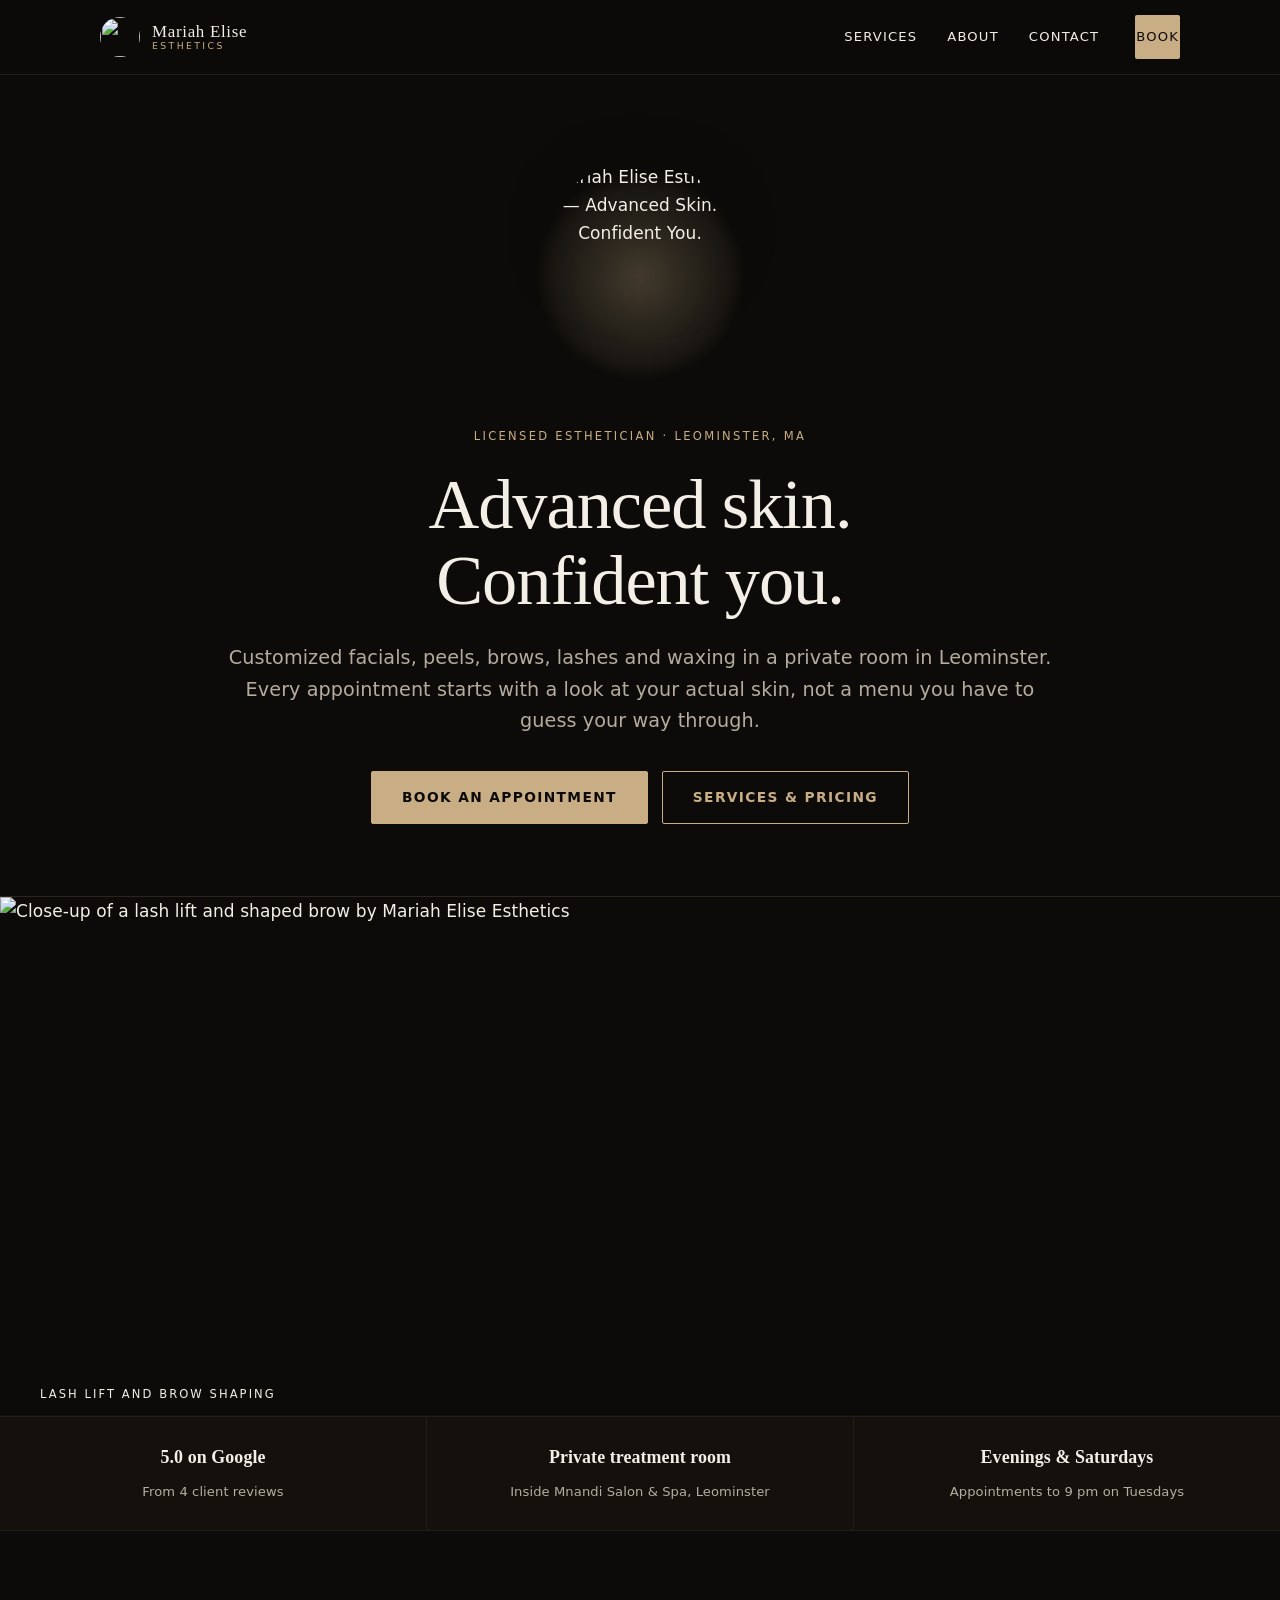
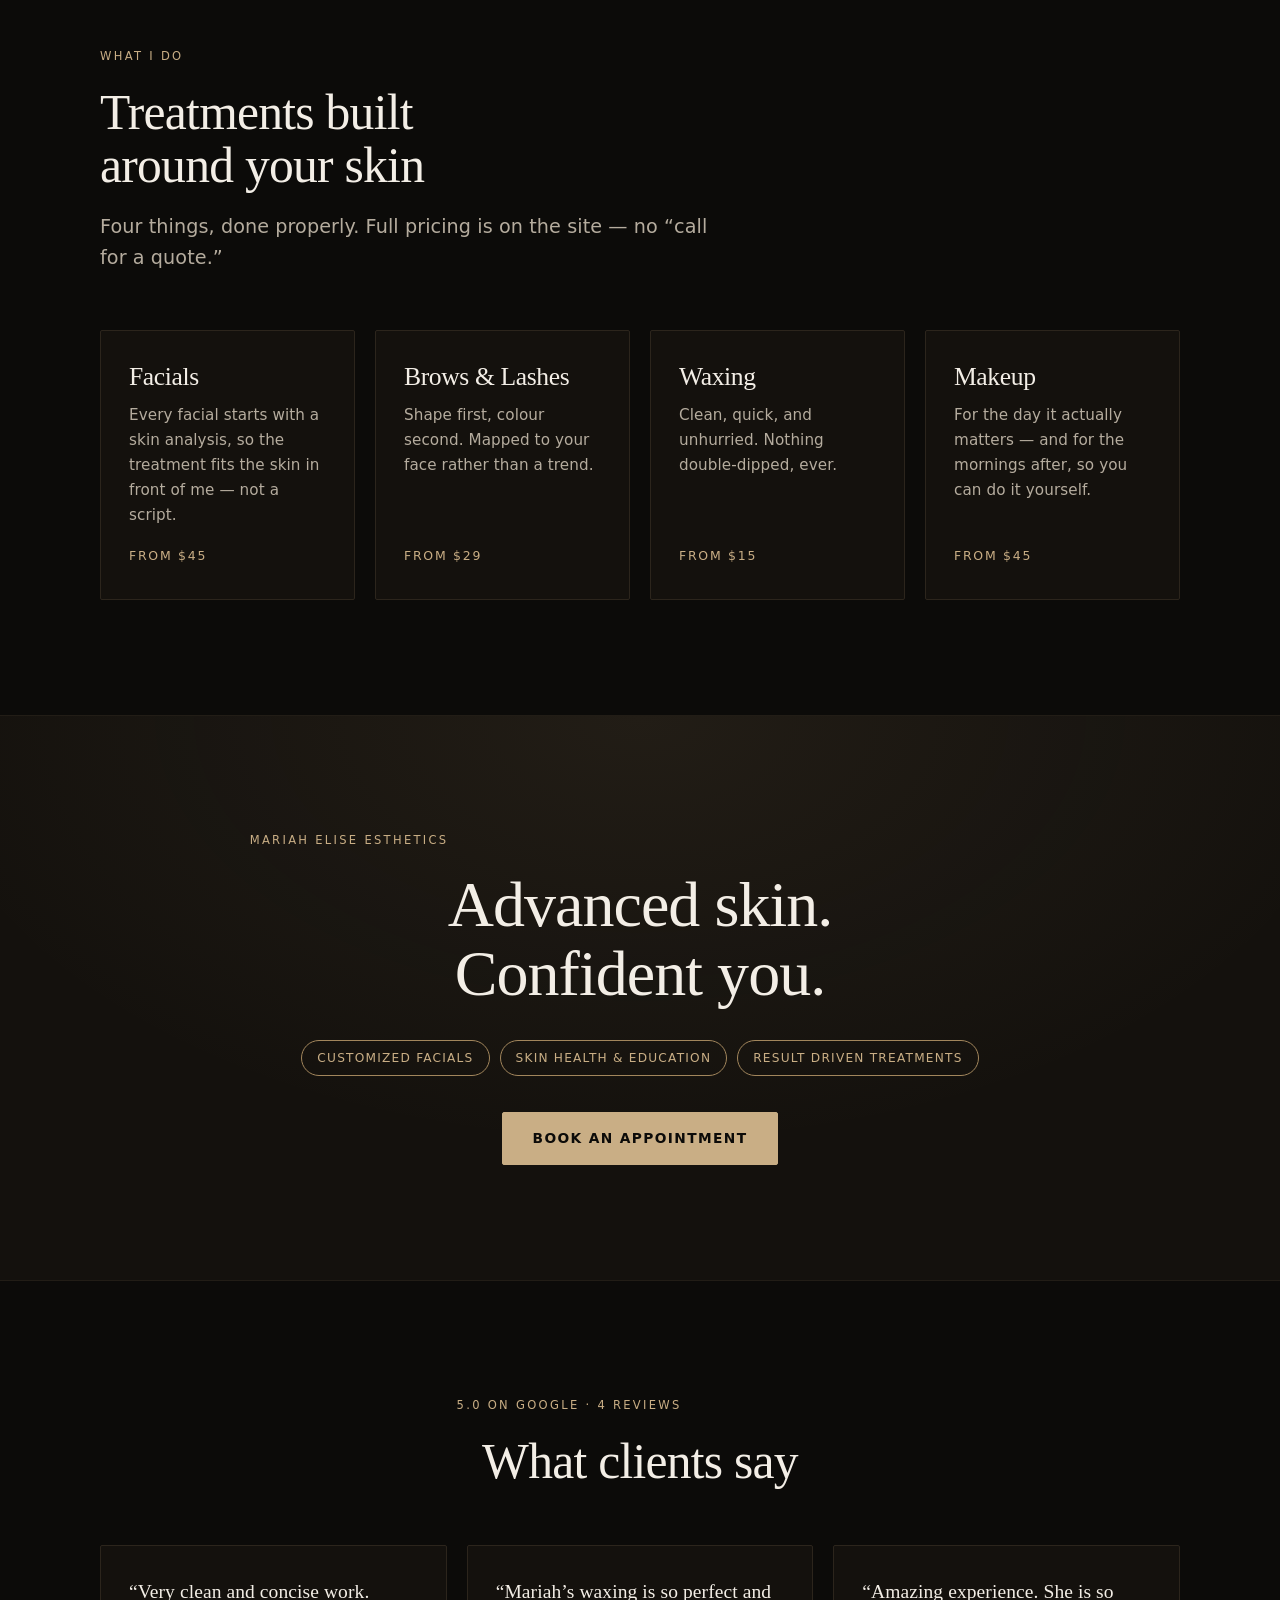
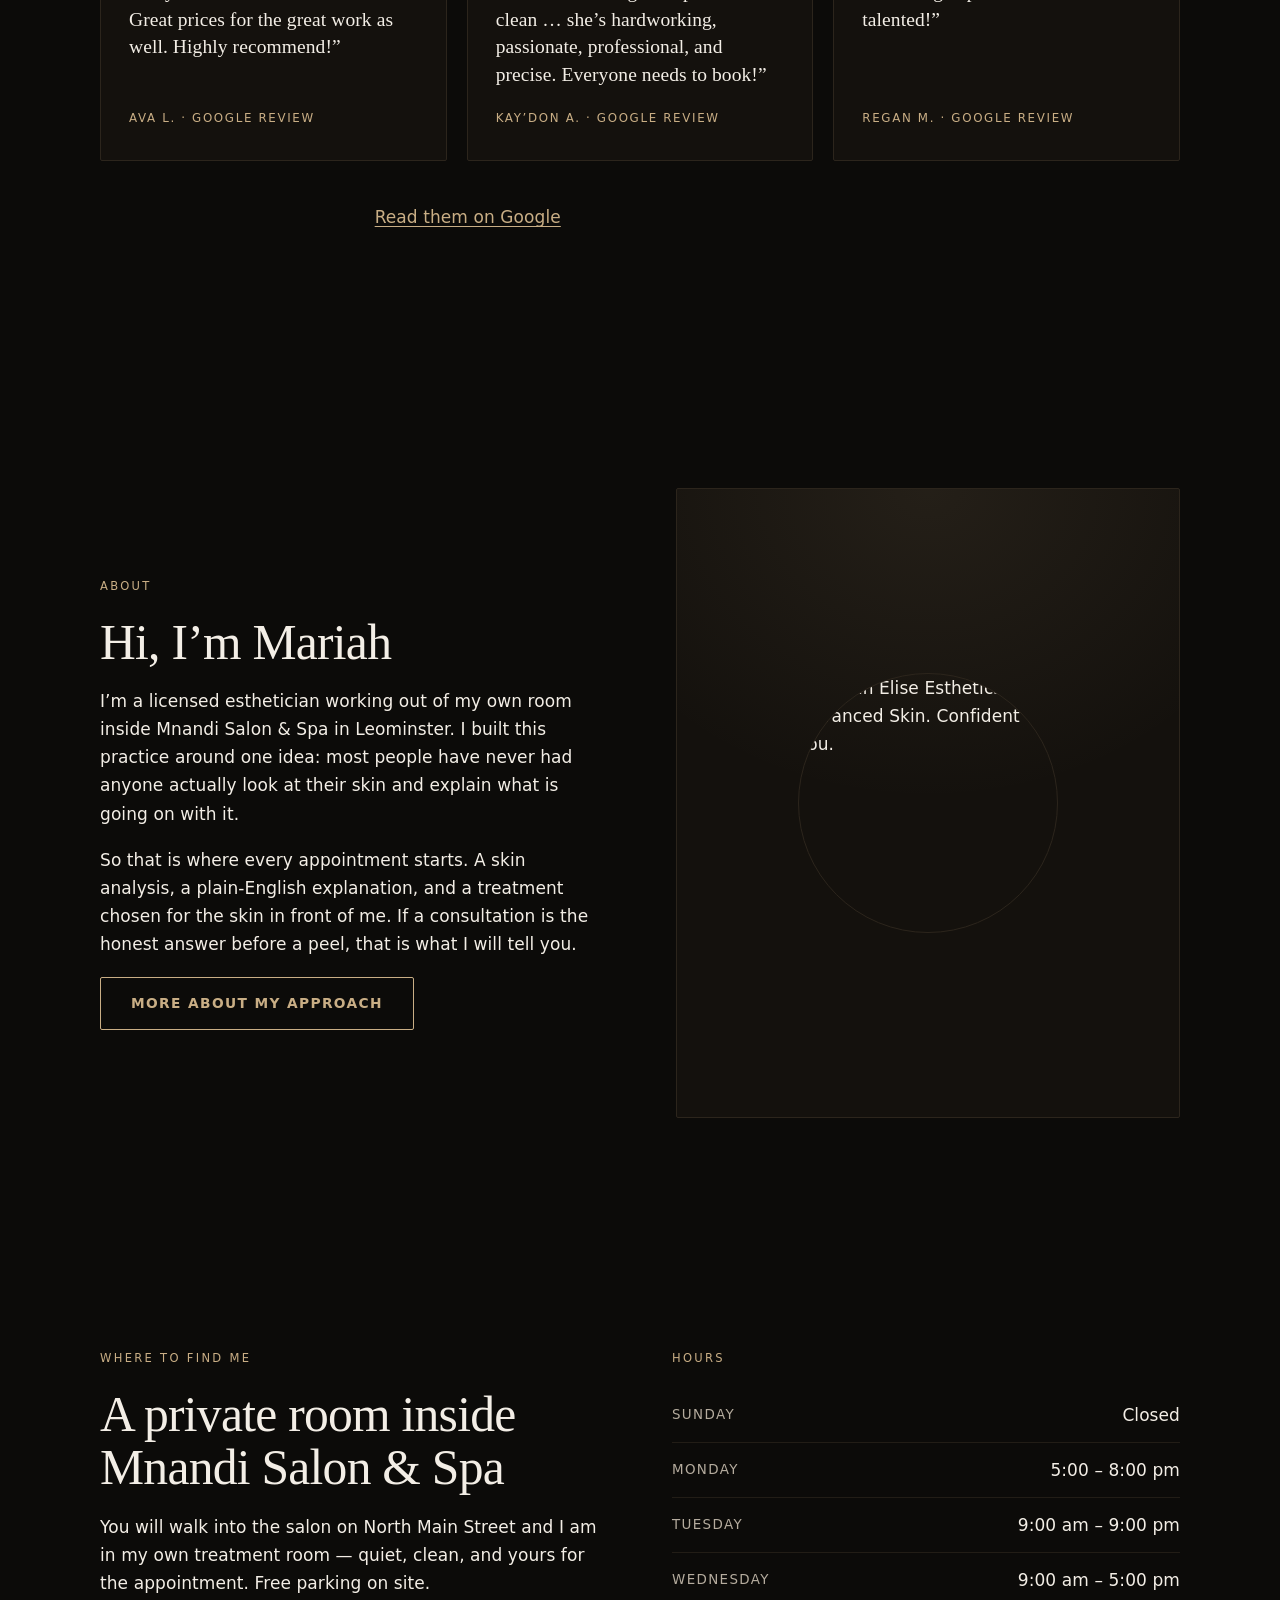
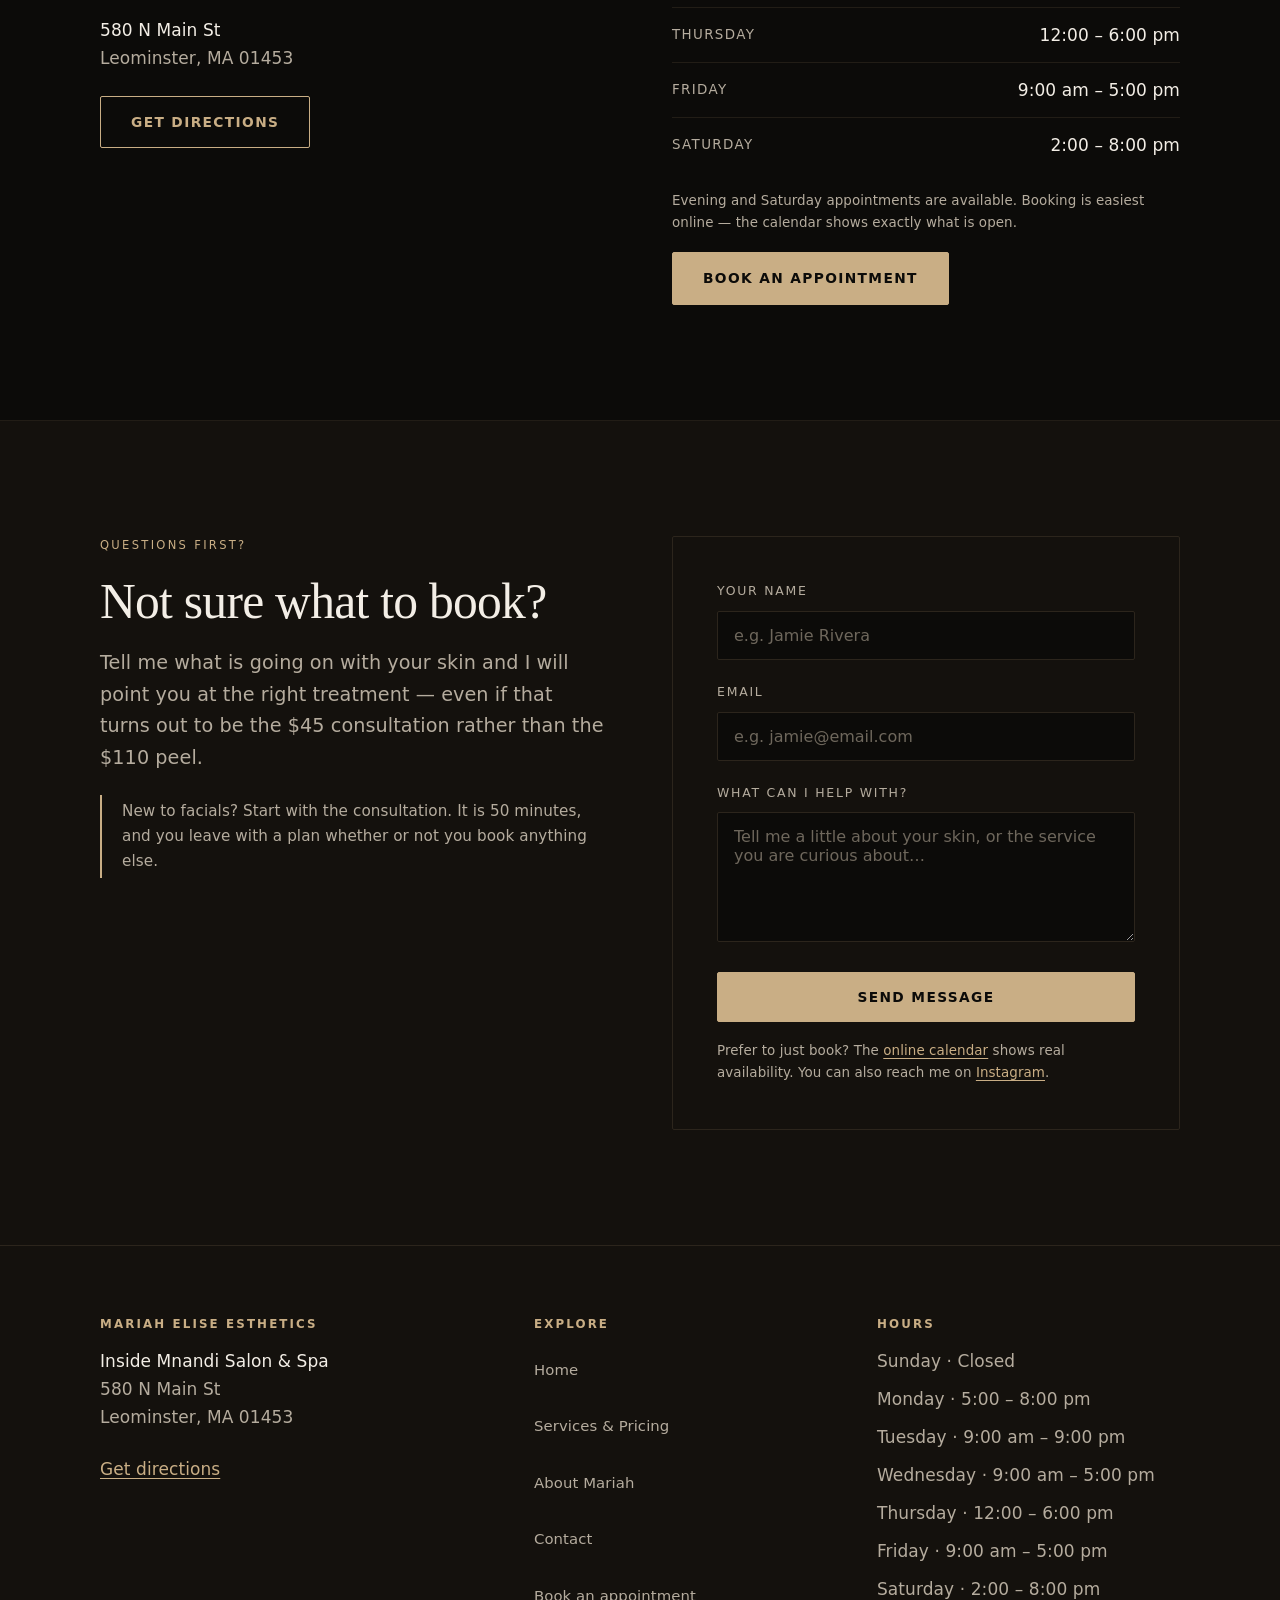
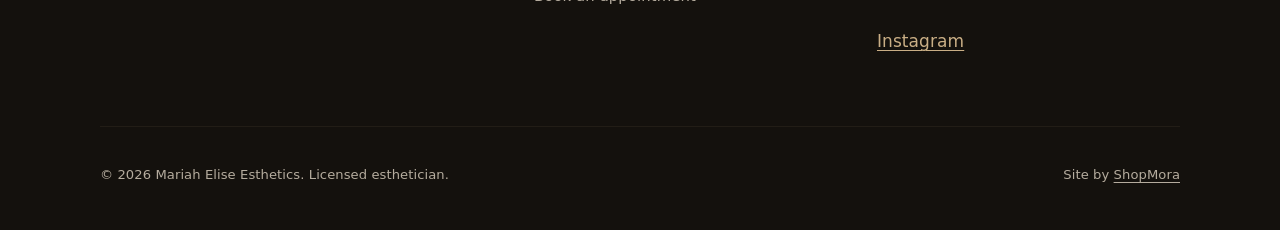
==== index.html @ 243336eb "Root files: logo-led hero, Google reviews, 44px tap targets, _worker.js lead endpoint" ====
<!DOCTYPE html>
<html lang="en">
<head>
<meta charset="UTF-8">
<meta name="viewport" content="width=device-width, initial-scale=1">
<title>Esthetician in Leominster, MA | Mariah Elise Esthetics</title>
<meta name="description" content="Customized facials, chemical peels, waxing, lash lifts and brow lamination in Leominster, MA. Licensed esthetician inside Mnandi Salon & Spa. Book online.">
<link rel="canonical" href="https://www.mariaheliseesthetics.com/">
<meta name="theme-color" content="#0C0B09">
<meta property="og:type" content="website">
<meta property="og:site_name" content="Mariah Elise Esthetics">
<meta property="og:title" content="Esthetician in Leominster, MA | Mariah Elise Esthetics">
<meta property="og:description" content="Customized facials, chemical peels, waxing, lash lifts and brow lamination in Leominster, MA. Licensed esthetician inside Mnandi Salon & Spa. Book online.">
<meta property="og:url" content="https://www.mariaheliseesthetics.com/">
<meta property="og:image" content="https://www.mariaheliseesthetics.com/assets/og-image.jpg">
<meta property="og:image:width" content="1200">
<meta property="og:image:height" content="630">
<meta name="twitter:card" content="summary_large_image">
<meta name="twitter:title" content="Esthetician in Leominster, MA | Mariah Elise Esthetics">
<meta name="twitter:description" content="Customized facials, chemical peels, waxing, lash lifts and brow lamination in Leominster, MA. Licensed esthetician inside Mnandi Salon & Spa. Book online.">
<meta name="twitter:image" content="https://www.mariaheliseesthetics.com/assets/og-image.jpg">
<link rel="icon" href="/assets/logo-mark.png" type="image/png">
<link rel="apple-touch-icon" href="/assets/logo-mark.png">
<link rel="preload" href="/assets/logo-mark.webp" as="image" type="image/webp">
<link rel="preload" href="/assets/fonts/playfair-display-latin-wght-normal.woff2" as="font" type="font/woff2" crossorigin>
<link rel="preload" href="/assets/fonts/inter-latin-wght-normal.woff2" as="font" type="font/woff2" crossorigin>
<link rel="stylesheet" href="/styles.css">
<script type="application/ld+json">
{
  "@context": "https://schema.org",
  "@type": "HealthAndBeautyBusiness",
  "@id": "https://www.mariaheliseesthetics.com/#business",
  "name": "Mariah Elise Esthetics",
  "description": "Licensed esthetician in Leominster, MA offering customized facials, chemical peels, waxing, lash lifts, brow lamination and makeup.",
  "slogan": "Advanced Skin. Confident You.",
  "image": "https://www.mariaheliseesthetics.com/assets/og-image.jpg",
  "logo": "https://www.mariaheliseesthetics.com/assets/logo-mark.png",
  "url": "https://www.mariaheliseesthetics.com",
  "priceRange": "$$",
  "currenciesAccepted": "USD",
  "address": {
    "@type": "PostalAddress",
    "name": "Inside Mnandi Salon & Spa",
    "streetAddress": "580 N Main St",
    "addressLocality": "Leominster",
    "addressRegion": "MA",
    "postalCode": "01453",
    "addressCountry": "US"
  },
  "geo": {"@type":"GeoCoordinates","latitude":"42.5512977","longitude":"-71.7648893"},
  "aggregateRating": {"@type":"AggregateRating","ratingValue":"5.0","reviewCount":"4","bestRating":"5","worstRating":"1"},
  "areaServed": [
    {"@type":"City","name":"Leominster"},
    {"@type":"City","name":"Fitchburg"},
    {"@type":"City","name":"Lunenburg"},
    {"@type":"City","name":"Sterling"},
    {"@type":"City","name":"Worcester"}
  ],
  "openingHoursSpecification": [
      {"@type":"OpeningHoursSpecification","dayOfWeek":"Monday","opens":"17:00","closes":"20:00"},
      {"@type":"OpeningHoursSpecification","dayOfWeek":"Tuesday","opens":"09:00","closes":"21:00"},
      {"@type":"OpeningHoursSpecification","dayOfWeek":"Wednesday","opens":"09:00","closes":"17:00"},
      {"@type":"OpeningHoursSpecification","dayOfWeek":"Thursday","opens":"12:00","closes":"18:00"},
      {"@type":"OpeningHoursSpecification","dayOfWeek":"Friday","opens":"09:00","closes":"17:00"},
      {"@type":"OpeningHoursSpecification","dayOfWeek":"Saturday","opens":"14:00","closes":"20:00"}
  ],
  "sameAs": ["https://www.instagram.com/mariahelise.esthetics/"],
  "hasOfferCatalog": {
    "@type": "OfferCatalog",
    "name": "Services",
    "itemListElement": [
        {"@type":"Offer","itemOffered":{"@type":"Service","name":"Consultation"},"price":"45","priceCurrency":"USD"},
        {"@type":"Offer","itemOffered":{"@type":"Service","name":"Basic Facial"},"price":"80","priceCurrency":"USD"},
        {"@type":"Offer","itemOffered":{"@type":"Service","name":"Lymphatic Facial"},"price":"95","priceCurrency":"USD"},
        {"@type":"Offer","itemOffered":{"@type":"Service","name":"Galvanic Facial"},"price":"90","priceCurrency":"USD"},
        {"@type":"Offer","itemOffered":{"@type":"Service","name":"Chemical Peel"},"price":"110","priceCurrency":"USD"},
        {"@type":"Offer","itemOffered":{"@type":"Service","name":"Brow Wax and Style"},"price":"29","priceCurrency":"USD"},
        {"@type":"Offer","itemOffered":{"@type":"Service","name":"Lash Lift"},"price":"90","priceCurrency":"USD"},
        {"@type":"Offer","itemOffered":{"@type":"Service","name":"Brow Lamination"},"price":"95","priceCurrency":"USD"},
        {"@type":"Offer","itemOffered":{"@type":"Service","name":"Lip Wax"},"price":"15","priceCurrency":"USD"},
        {"@type":"Offer","itemOffered":{"@type":"Service","name":"Underarm Wax"},"price":"25","priceCurrency":"USD"},
        {"@type":"Offer","itemOffered":{"@type":"Service","name":"Leg Wax"},"price":"30","priceCurrency":"USD"},
        {"@type":"Offer","itemOffered":{"@type":"Service","name":"Arm Wax"},"price":"30","priceCurrency":"USD"},
        {"@type":"Offer","itemOffered":{"@type":"Service","name":"Basic Makeup Application"},"price":"50","priceCurrency":"USD"},
        {"@type":"Offer","itemOffered":{"@type":"Service","name":"Formal Makeup Application"},"price":"80","priceCurrency":"USD"},
        {"@type":"Offer","itemOffered":{"@type":"Service","name":"Makeup Lesson"},"price":"45","priceCurrency":"USD"}
    ]
  },
  "potentialAction": {
    "@type": "ReserveAction",
    "target": {"@type":"EntryPoint","urlTemplate":"https://mariaheliseesthetics.as.me/","actionPlatform":["https://schema.org/DesktopWebPlatform","https://schema.org/MobileWebPlatform"]},
    "result": {"@type":"Reservation","name":"Appointment"}
  }
}
</script>
</head>
<body>
<a class="skip" href="#main">Skip to content</a>
<header class="site-header">
  <div class="header-in">
    <a class="brand" href="/">
      <img src="/assets/logo-mark.webp" width="40" height="40" alt="" aria-hidden="true">
      <span class="brand-text">
        <span class="brand-name">Mariah Elise</span>
        <span class="brand-sub">Esthetics</span>
      </span>
    </a>
    <button class="nav-toggle" type="button" aria-expanded="false" aria-controls="primary-nav" aria-label="Open menu">
      <svg width="20" height="20" viewBox="0 0 24 24" fill="none" stroke="currentColor" stroke-width="1.6" aria-hidden="true"><path d="M3 6h18M3 12h18M3 18h18"/></svg>
    </button>
    <nav class="nav" id="primary-nav" aria-label="Primary">
    <a href="/services">Services</a>
    <a href="/about">About</a>
    <a href="/contact">Contact</a>
      <a class="btn btn-primary" href="https://mariaheliseesthetics.as.me/">Book</a>
    </nav>
  </div>
</header>
<main id="main">
  <section class="hero hero-centred">
    <div class="wrap">
      <div class="hero-mark">
        <span class="hero-halo" aria-hidden="true"></span>
        <img src="/assets/logo-mark.webp" width="256" height="256"
             alt="Mariah Elise Esthetics &mdash; Advanced Skin. Confident You."
             fetchpriority="high" decoding="async">
      </div>
      <p class="eyebrow">Licensed esthetician &middot; Leominster, MA</p>
      <h1>Advanced skin.<br>Confident you.</h1>
      <p class="lede">Customized facials, peels, brows, lashes and waxing in a private room in Leominster. Every appointment starts with a look at your actual skin, not a menu you have to guess your way through.</p>
      <div class="hero-cta">
        <a class="btn btn-primary" href="https://mariaheliseesthetics.as.me/">Book an appointment</a>
        <a class="btn btn-ghost" href="/services">Services &amp; pricing</a>
      </div>
    </div>
  </section>

  <figure class="proof-band">
    <img src="/assets/lash-lift-hero.webp" width="880" height="1100"
         alt="Close-up of a lash lift and shaped brow by Mariah Elise Esthetics"
         loading="lazy" decoding="async">
    <figcaption>Lash lift and brow shaping</figcaption>
  </figure>

  <div class="strip">
    <div class="strip-in">
      <div class="strip-item"><strong>5.0 on Google</strong><span>From 4 client reviews</span></div>
      <div class="strip-item"><strong>Private treatment room</strong><span>Inside Mnandi Salon &amp; Spa, Leominster</span></div>
      <div class="strip-item"><strong>Evenings &amp; Saturdays</strong><span>Appointments to 9 pm on Tuesdays</span></div>
    </div>
  </div>

  <section class="section" aria-labelledby="svc-h">
    <div class="wrap">
      <div class="sect-head">
        <p class="eyebrow">What I do</p>
        <h2 id="svc-h">Treatments built around your skin</h2>
        <p class="lede">Four things, done properly. Full pricing is on the site — no &ldquo;call for a quote.&rdquo;</p>
      </div>
      <div class="cards">
        <a class="card" href="/services">
          <h3>Facials</h3>
          <p>Every facial starts with a skin analysis, so the treatment fits the skin in front of me — not a script.</p>
          <span class="from">From $45</span>
        </a>
        <a class="card" href="/services">
          <h3>Brows &amp; Lashes</h3>
          <p>Shape first, colour second. Mapped to your face rather than a trend.</p>
          <span class="from">From $29</span>
        </a>
        <a class="card" href="/services">
          <h3>Waxing</h3>
          <p>Clean, quick, and unhurried. Nothing double-dipped, ever.</p>
          <span class="from">From $15</span>
        </a>
        <a class="card" href="/services">
          <h3>Makeup</h3>
          <p>For the day it actually matters — and for the mornings after, so you can do it yourself.</p>
          <span class="from">From $45</span>
        </a>
      </div>
    </div>
  </section>

  <section class="section band" aria-labelledby="band-h">
    <div class="wrap center">
      <p class="eyebrow">Mariah Elise Esthetics</p>
      <h2 id="band-h" class="band-h">Advanced skin.<br>Confident you.</h2>
      <ul class="tag-row band-tags">
        <li>Customized facials</li>
        <li>Skin health &amp; education</li>
        <li>Result driven treatments</li>
      </ul>
      <a class="btn btn-primary" style="margin-top:36px" href="https://mariaheliseesthetics.as.me/">Book an appointment</a>
    </div>
  </section>

  <section class="section" aria-labelledby="rev-h">
    <div class="wrap">
      <div class="sect-head center">
        <p class="eyebrow">5.0 on Google &middot; 4 reviews</p>
        <h2 id="rev-h">What clients say</h2>
      </div>
      <div class="cards">
        <figure class="card review">
          <blockquote>&ldquo;Very clean and concise work. Great prices for the great work as well. Highly recommend!&rdquo;</blockquote>
          <figcaption>Ava L. &middot; Google review</figcaption>
        </figure>
        <figure class="card review">
          <blockquote>&ldquo;Mariah&rsquo;s waxing is so perfect and clean &hellip; she&rsquo;s hardworking, passionate, professional, and precise. Everyone needs to book!&rdquo;</blockquote>
          <figcaption>Kay&rsquo;Don A. &middot; Google review</figcaption>
        </figure>
        <figure class="card review">
          <blockquote>&ldquo;Amazing experience. She is so talented!&rdquo;</blockquote>
          <figcaption>Regan M. &middot; Google review</figcaption>
        </figure>
      </div>
      <p class="center" style="margin-top:34px"><a class="link-lg" href="https://www.google.com/maps/place/Mariah+Elise+Esthetics/@42.5512977,-71.7648893,17z">Read them on Google</a></p>
    </div>
  </section>

  <section class="section" aria-labelledby="about-h">
    <div class="wrap split">
      <div>
        <p class="eyebrow">About</p>
        <h2 id="about-h">Hi, I&rsquo;m Mariah</h2>
        <p>I&rsquo;m a licensed esthetician working out of my own room inside Mnandi Salon &amp; Spa in Leominster. I built this practice around one idea: most people have never had anyone actually look at their skin and explain what is going on with it.</p>
        <p>So that is where every appointment starts. A skin analysis, a plain-English explanation, and a treatment chosen for the skin in front of me. If a consultation is the honest answer before a peel, that is what I will tell you.</p>
        <a class="btn btn-ghost" href="/about">More about my approach</a>
      </div>
      <div class="emblem">
        <img src="/assets/logo-mark.webp" width="256" height="256" alt="Mariah Elise Esthetics — Advanced Skin. Confident You." loading="lazy" decoding="async">
      </div>
    </div>
  </section>

  <section class="section" id="visit" aria-labelledby="visit-h">
    <div class="wrap">
      <div class="info-grid">
        <div>
          <p class="eyebrow">Where to find me</p>
          <h2 id="visit-h">A private room inside Mnandi Salon &amp; Spa</h2>
          <p>You will walk into the salon on North Main Street and I am in my own treatment room — quiet, clean, and yours for the appointment. Free parking on site.</p>
          <address style="margin-bottom:24px">
            <strong>580 N Main St</strong><br>
            Leominster, MA 01453
          </address>
          <a class="btn btn-ghost" href="https://www.google.com/maps/search/?api=1&query=580+N+Main+St+Leominster+MA+01453">Get directions</a>
        </div>
        <div>
    <table class="hours">
      <caption class="eyebrow" style="text-align:left">Hours</caption>
      <tr><th scope="row">Sunday</th><td>Closed</td></tr>
      <tr><th scope="row">Monday</th><td>5:00 – 8:00 pm</td></tr>
      <tr><th scope="row">Tuesday</th><td>9:00 am – 9:00 pm</td></tr>
      <tr><th scope="row">Wednesday</th><td>9:00 am – 5:00 pm</td></tr>
      <tr><th scope="row">Thursday</th><td>12:00 – 6:00 pm</td></tr>
      <tr><th scope="row">Friday</th><td>9:00 am – 5:00 pm</td></tr>
      <tr><th scope="row">Saturday</th><td>2:00 – 8:00 pm</td></tr>
    </table>
          <p class="form-note">Evening and Saturday appointments are available. Booking is easiest online — the calendar shows exactly what is open.</p>
          <a class="btn btn-primary" style="margin-top:18px" href="https://mariaheliseesthetics.as.me/">Book an appointment</a>
        </div>
      </div>
    </div>
  </section>

  <section class="section" style="background:var(--ink-2);border-top:1px solid var(--line-soft)" aria-labelledby="c-h">
    <div class="wrap info-grid">
      <div>
        <p class="eyebrow">Questions first?</p>
        <h2 id="c-h">Not sure what to book?</h2>
        <p class="lede">Tell me what is going on with your skin and I will point you at the right treatment &mdash; even if that turns out to be the $45 consultation rather than the $110 peel.</p>
        <p class="note">New to facials? Start with the consultation. It is 50 minutes, and you leave with a plan whether or not you book anything else.</p>
      </div>
      <div>
      <form class="form-card" method="POST" action="/api/lead" novalidate>
        <input type="hidden" name="_form" value="contact">
        <div class="field">
          <label for="name">Your name</label>
          <input id="name" name="name" type="text" autocomplete="name" required placeholder="e.g. Jamie Rivera">
        </div>
        <div class="field">
          <label for="email">Email</label>
          <input id="email" name="email" type="email" inputmode="email" autocomplete="email" required placeholder="e.g. jamie@email.com">
        </div>
        <div class="field">
          <label for="message">What can I help with?</label>
          <textarea id="message" name="message" required placeholder="Tell me a little about your skin, or the service you are curious about&hellip;"></textarea>
        </div>
        <button class="btn btn-primary btn-block" type="submit">Send message</button>
        <p class="form-note">Prefer to just book? The <a href="https://mariaheliseesthetics.as.me/">online calendar</a> shows real availability. You can also reach me on <a href="https://www.instagram.com/mariahelise.esthetics/" rel="me noopener">Instagram</a>.</p>
      </form>
      </div>
    </div>
  </section>
</main>
<footer class="site-footer">
  <div class="wrap">
    <div class="foot-grid">
      <div>
        <h4>Mariah Elise Esthetics</h4>
        <address>
          <strong>Inside Mnandi Salon &amp; Spa</strong><br>
          580 N Main St<br>
          Leominster, MA 01453
        </address>
        <p style="margin-top:16px"><a class="link-lg" href="https://www.google.com/maps/search/?api=1&query=580+N+Main+St+Leominster+MA+01453">Get directions</a></p>
      </div>
      <div>
        <h4>Explore</h4>
        <ul class="foot-links">
          <li><a href="/">Home</a></li>
          <li><a href="/services">Services &amp; Pricing</a></li>
          <li><a href="/about">About Mariah</a></li>
          <li><a href="/contact">Contact</a></li>
          <li><a href="https://mariaheliseesthetics.as.me/">Book an appointment</a></li>
        </ul>
      </div>
      <div>
        <h4>Hours</h4>
        <ul class="foot-links">
          <li><span style="color:var(--bone-dim)">Sunday &middot; Closed</span></li>
          <li><span style="color:var(--bone-dim)">Monday &middot; 5:00 – 8:00 pm</span></li>
          <li><span style="color:var(--bone-dim)">Tuesday &middot; 9:00 am – 9:00 pm</span></li>
          <li><span style="color:var(--bone-dim)">Wednesday &middot; 9:00 am – 5:00 pm</span></li>
          <li><span style="color:var(--bone-dim)">Thursday &middot; 12:00 – 6:00 pm</span></li>
          <li><span style="color:var(--bone-dim)">Friday &middot; 9:00 am – 5:00 pm</span></li>
          <li><span style="color:var(--bone-dim)">Saturday &middot; 2:00 – 8:00 pm</span></li>
        </ul>
        <p style="margin-top:16px"><a class="link-lg" href="https://www.instagram.com/mariahelise.esthetics/" rel="me noopener">Instagram</a></p>
      </div>
    </div>
    <div class="foot-bottom">
      <span>&copy; 2026 Mariah Elise Esthetics. Licensed esthetician.</span>
      <span>Site by <a href="https://shopmorastore.com" rel="noopener">ShopMora</a></span>
    </div>
  </div>
</footer>
<script>
(function () {
  var t = document.querySelector('.nav-toggle');
  var n = document.getElementById('primary-nav');
  if (!t || !n) return;
  function set(open) {
    n.setAttribute('data-open', open ? 'true' : 'false');
    t.setAttribute('aria-expanded', open ? 'true' : 'false');
    t.setAttribute('aria-label', open ? 'Close menu' : 'Open menu');
  }
  t.addEventListener('click', function () {
    set(n.getAttribute('data-open') !== 'true');
  });
  n.addEventListener('click', function (e) {
    if (e.target.tagName === 'A') set(false);
  });
  document.addEventListener('keydown', function (e) {
    if (e.key === 'Escape' && n.getAttribute('data-open') === 'true') { set(false); t.focus(); }
  });
  var mq = window.matchMedia('(min-width: 901px)');
  mq.addEventListener('change', function () { if (mq.matches) set(false); });
}());
</script>
</body>
</html>
---- styles.css ----
/* Mariah Elise Esthetics — ShopMora build 2026-08-06
   Palette sampled from her own logo mark: near-black #0C0B09, champagne gold. */

@font-face {
  font-family: 'Playfair Display';
  src: url('/assets/fonts/playfair-display-latin-wght-normal.woff2') format('woff2-variations');
  font-weight: 400 700;
  font-display: swap;
  font-style: normal;
}
@font-face {
  font-family: 'Inter';
  src: url('/assets/fonts/inter-latin-wght-normal.woff2') format('woff2-variations');
  font-weight: 300 700;
  font-display: swap;
  font-style: normal;
}

:root {
  --ink:        #0C0B09;
  --ink-2:      #14110D;
  --ink-3:      #1B1712;
  --line:       #2C251C;
  --line-soft:  #221D16;
  --bone:       #F3EEE6;
  --bone-dim:   #B5AC9E;
  --gold:       #C9AE85;
  --gold-lift:  #DCC5A0;
  --gold-deep:  #A2865C;

  --display: 'Playfair Display', Georgia, 'Times New Roman', serif;
  --body: 'Inter', system-ui, -apple-system, 'Segoe UI', sans-serif;

  --wrap: 1160px;
  --pad: clamp(20px, 5vw, 40px);
  --sect: clamp(64px, 9vw, 116px);
  --r: 2px;
}

*, *::before, *::after { box-sizing: border-box; }

html {
  scroll-behavior: smooth;
  -webkit-text-size-adjust: 100%;
}

body {
  margin: 0;
  background: var(--ink);
  color: var(--bone);
  font-family: var(--body);
  font-size: 17px;
  font-weight: 350;
  line-height: 1.65;
  letter-spacing: 0.005em;
  -webkit-font-smoothing: antialiased;
  overflow-x: hidden;
}

img { max-width: 100%; height: auto; display: block; }

h1, h2, h3, h4 {
  font-family: var(--display);
  font-weight: 400;
  line-height: 1.08;
  letter-spacing: -0.015em;
  text-wrap: balance;
  margin: 0 0 18px;
}
h1 { font-size: clamp(2.6rem, 6.4vw, 4.4rem); }
h2 { font-size: clamp(2rem, 4.4vw, 3.1rem); }
h3 { font-size: clamp(1.25rem, 2.2vw, 1.6rem); }

p { margin: 0 0 1.1em; max-width: 68ch; }
a { color: var(--gold); text-decoration-thickness: 1px; text-underline-offset: 3px; }
a:hover { color: var(--gold-lift); }

:focus-visible {
  outline: 2px solid var(--gold-lift);
  outline-offset: 3px;
  border-radius: 2px;
}

.wrap { width: 100%; max-width: var(--wrap); margin-inline: auto; padding-inline: var(--pad); }
.section { padding-block: var(--sect); }
.center { text-align: center; }

.eyebrow {
  font-size: 0.72rem;
  font-weight: 500;
  letter-spacing: 0.2em;
  text-transform: uppercase;
  color: var(--gold);
  margin: 0 0 20px;
}
.lede { font-size: clamp(1.05rem, 1.7vw, 1.2rem); color: var(--bone-dim); }
.rule { height: 1px; background: var(--line); border: 0; margin: 0; }

/* ---------- skip link ---------- */
.skip {
  position: absolute; left: -9999px; top: 0; z-index: 999;
  background: var(--gold); color: var(--ink);
  padding: 12px 20px; font-weight: 600; text-decoration: none;
}
.skip:focus { left: 12px; top: 12px; }

/* ---------- buttons ---------- */
.btn {
  display: inline-flex; align-items: center; justify-content: center;
  gap: 10px;
  min-height: 50px;
  padding: 14px 30px;
  font-family: var(--body);
  font-size: 0.86rem;
  font-weight: 600;
  letter-spacing: 0.1em;
  text-transform: uppercase;
  text-decoration: none;
  border: 1px solid var(--gold);
  border-radius: var(--r);
  cursor: pointer;
  touch-action: manipulation;
  transition: background-color .22s ease, color .22s ease, border-color .22s ease, transform .22s ease;
}
.btn-primary { background: var(--gold); color: var(--ink); }
.btn-primary:hover { background: var(--gold-lift); border-color: var(--gold-lift); color: var(--ink); transform: translateY(-2px); }
.btn-ghost { background: transparent; color: var(--gold); }
.btn-ghost:hover { background: rgba(201,174,133,.1); color: var(--gold-lift); transform: translateY(-2px); }
.btn-block { width: 100%; }

/* ---------- header ---------- */
.site-header {
  position: sticky; top: 0; z-index: 50;
  background: rgba(12,11,9,.94);
  backdrop-filter: saturate(140%) blur(10px);
  border-bottom: 1px solid var(--line-soft);
}
.header-in {
  display: flex; align-items: center; justify-content: space-between;
  gap: 16px;
  min-height: 74px;
  width: 100%; max-width: var(--wrap); margin-inline: auto;
  padding-inline: var(--pad);
}
.brand { display: flex; align-items: center; gap: 12px; text-decoration: none; color: var(--bone); flex-shrink: 0; }
.brand img { width: 40px; height: 40px; border-radius: 50%; }
.brand-text { display: flex; flex-direction: column; line-height: 1.05; }
.brand-name { font-family: var(--display); font-size: 1.06rem; letter-spacing: .04em; }
.brand-sub { font-size: .58rem; letter-spacing: .26em; text-transform: uppercase; color: var(--gold); }

.nav { display: flex; align-items: center; gap: 30px; }
.nav a {
  color: var(--bone); text-decoration: none;
  font-size: .82rem; font-weight: 450; letter-spacing: .09em; text-transform: uppercase;
  padding: 8px 0;
  border-bottom: 1px solid transparent;
  transition: color .2s ease, border-color .2s ease;
}
.nav a:hover, .nav a[aria-current="page"] { color: var(--gold); border-bottom-color: var(--gold); }
.nav .btn { margin-left: 6px; }
.nav .btn:hover { border-bottom-color: transparent; }

.nav-toggle { display: none; }

/* mobile nav — a real replacement, never a disappearing menu */
@media (max-width: 900px) {
  .nav-toggle {
    display: inline-flex; align-items: center; justify-content: center;
    width: 46px; height: 46px;
    background: transparent; border: 1px solid var(--line);
    border-radius: var(--r); color: var(--bone);
    cursor: pointer; touch-action: manipulation;
  }
  .nav {
    position: fixed; inset: 74px 0 auto 0;
    flex-direction: column; align-items: stretch; gap: 0;
    background: var(--ink-2);
    border-bottom: 1px solid var(--line);
    padding: 8px var(--pad) 24px;
    transform: translateY(-8px);
    opacity: 0; visibility: hidden;
    transition: opacity .2s ease, transform .2s ease, visibility .2s;
  }
  .nav[data-open="true"] { opacity: 1; visibility: visible; transform: none; }
  .nav a { padding: 16px 0; border-bottom: 1px solid var(--line-soft); font-size: .95rem; }
  .nav a:hover, .nav a[aria-current="page"] { border-bottom-color: var(--line-soft); }
  .nav .btn { margin: 20px 0 0; }
}

/* ---------- hero ---------- */
.hero { padding-block: clamp(56px, 8vw, 104px) clamp(56px, 8vw, 96px); }
.hero-grid {
  display: grid;
  grid-template-columns: 1.05fr .95fr;
  gap: clamp(32px, 6vw, 76px);
  align-items: center;
}
.hero h1 { margin-bottom: 24px; }
.hero .lede { margin-bottom: 34px; }
.hero-cta { display: flex; flex-wrap: wrap; gap: 14px; }
.hero-media { position: relative; }
.hero-media img {
  width: 100%; aspect-ratio: 4/5; object-fit: cover;
  border-radius: var(--r);
  border: 1px solid var(--line);
}
@media (max-width: 860px) {
  .hero-grid { grid-template-columns: 1fr; }
  .hero-media { order: -1; }
  .hero-media img { aspect-ratio: 4/3; }
}

/* ---------- trust strip ---------- */
.strip { border-block: 1px solid var(--line-soft); background: var(--ink-2); }
.strip-in {
  display: grid; grid-template-columns: repeat(3, 1fr);
  gap: 1px; background: var(--line-soft);
}
.strip-item { background: var(--ink-2); padding: 26px var(--pad); text-align: center; }
.strip-item strong { display: block; font-family: var(--display); font-size: 1.12rem; margin-bottom: 4px; }
.strip-item span { font-size: .82rem; color: var(--bone-dim); }
@media (max-width: 760px) { .strip-in { grid-template-columns: 1fr; } }

/* ---------- section head ---------- */
.sect-head { max-width: 640px; margin-bottom: clamp(36px, 5vw, 56px); }
.sect-head.center { margin-inline: auto; }

/* ---------- service cards ---------- */
.cards { display: grid; grid-template-columns: repeat(auto-fit, minmax(250px, 1fr)); gap: 20px; }
.card {
  background: var(--ink-2);
  border: 1px solid var(--line);
  border-radius: var(--r);
  padding: 32px 28px;
  display: flex; flex-direction: column;
  transition: border-color .25s ease, transform .25s ease, background-color .25s ease;
}
a.card { text-decoration: none; color: inherit; }
a.card:hover { border-color: var(--gold); transform: translateY(-3px); background: var(--ink-3); }
.card h3 { margin-bottom: 12px; }
.card p { color: var(--bone-dim); font-size: .95rem; margin-bottom: 18px; }
.card .from { margin-top: auto; font-size: .78rem; letter-spacing: .14em; text-transform: uppercase; color: var(--gold); }

/* ---------- price list ---------- */
.menu { display: grid; gap: clamp(40px, 6vw, 64px); }
.menu-group h3 {
  padding-bottom: 14px; margin-bottom: 6px;
  border-bottom: 1px solid var(--line);
}
.menu-row {
  display: grid; grid-template-columns: 1fr auto;
  gap: 8px 24px; align-items: baseline;
  padding: 22px 0;
  border-bottom: 1px solid var(--line-soft);
}
.menu-row:last-child { border-bottom: 0; }
.menu-name { font-family: var(--display); font-size: 1.22rem; }
.menu-desc { grid-column: 1 / -1; color: var(--bone-dim); font-size: .93rem; margin: 6px 0 0; max-width: 62ch; }
.menu-price { font-variant-numeric: tabular-nums; color: var(--gold); font-size: 1.06rem; font-weight: 500; white-space: nowrap; }
.menu-time { display: block; font-size: .74rem; letter-spacing: .1em; text-transform: uppercase; color: var(--bone-dim); font-weight: 400; margin-top: 2px; }

/* ---------- results ---------- */
.results { display: grid; grid-template-columns: 1fr 1fr; gap: 20px; }
.result-fig { margin: 0; }
.result-fig img {
  width: 100%; aspect-ratio: 2/1; object-fit: cover;
  border: 1px solid var(--line); border-radius: var(--r);
}
.result-fig figcaption {
  font-size: .74rem; letter-spacing: .16em; text-transform: uppercase;
  color: var(--gold); margin-top: 12px;
}
.result-wide { grid-column: 1 / -1; }
.result-wide img { aspect-ratio: 2/1; }
@media (max-width: 700px) { .results { grid-template-columns: 1fr; } }

/* ---------- split ---------- */
.split { display: grid; grid-template-columns: 1fr 1fr; gap: clamp(32px, 6vw, 72px); align-items: center; }
.split img { width: 100%; aspect-ratio: 4/5; object-fit: cover; border: 1px solid var(--line); border-radius: var(--r); }
@media (max-width: 820px) { .split { grid-template-columns: 1fr; } .split img { aspect-ratio: 4/3; } }

/* ---------- info / hours ---------- */
.info-grid { display: grid; grid-template-columns: 1fr 1fr; gap: clamp(32px, 6vw, 64px); }
@media (max-width: 820px) { .info-grid { grid-template-columns: 1fr; } }
.hours { width: 100%; border-collapse: collapse; }
.hours th, .hours td { text-align: left; padding: 13px 0; border-bottom: 1px solid var(--line-soft); font-weight: 400; }
.hours th { color: var(--bone-dim); font-size: .84rem; letter-spacing: .1em; text-transform: uppercase; }
.hours td { text-align: right; font-variant-numeric: tabular-nums; }
.hours tr:last-child th, .hours tr:last-child td { border-bottom: 0; }
address { font-style: normal; color: var(--bone-dim); }
address strong { color: var(--bone); font-weight: 500; }

/* ---------- form ---------- */
.form-card {
  background: var(--ink-2);
  border: 1px solid var(--line);
  border-radius: var(--r);
  padding: clamp(28px, 4vw, 44px);
}
.field { margin-bottom: 22px; }
.field label {
  display: block;
  font-size: .78rem; font-weight: 500; letter-spacing: .14em; text-transform: uppercase;
  color: var(--bone-dim); margin-bottom: 9px;
}
.field input, .field textarea, .field select {
  width: 100%;
  font-family: var(--body);
  font-size: 16px;
  color: var(--bone);
  background: var(--ink);
  border: 1px solid var(--line);
  border-radius: var(--r);
  padding: 14px 16px;
  transition: border-color .2s ease;
}
.field input:hover, .field textarea:hover, .field select:hover { border-color: var(--gold-deep); }
.field input:focus, .field textarea:focus, .field select:focus { border-color: var(--gold); outline: none; box-shadow: 0 0 0 3px rgba(201,174,133,.16); }
.field textarea { resize: vertical; min-height: 130px; }
.field ::placeholder { color: #6E675C; }
.form-note { font-size: .84rem; color: var(--bone-dim); margin: 18px 0 0; }

/* ---------- footer ---------- */
.site-footer { border-top: 1px solid var(--line); background: var(--ink-2); padding-block: clamp(48px, 6vw, 72px) 32px; }
.foot-grid { display: grid; grid-template-columns: 1.3fr 1fr 1fr; gap: 40px; }
@media (max-width: 760px) { .foot-grid { grid-template-columns: 1fr; gap: 32px; } }
.foot-grid h4 { font-family: var(--body); font-size: .74rem; font-weight: 600; letter-spacing: .18em; text-transform: uppercase; color: var(--gold); margin: 0 0 16px; }
.foot-links { list-style: none; margin: 0; padding: 0; display: grid; gap: 10px; }
.foot-links a { color: var(--bone-dim); text-decoration: none; font-size: .93rem; }
.foot-links a:hover { color: var(--gold); }
.foot-bottom {
  margin-top: 44px; padding-top: 24px; border-top: 1px solid var(--line-soft);
  display: flex; flex-wrap: wrap; gap: 12px 28px; justify-content: space-between;
  font-size: .82rem; color: var(--bone-dim);
}
.foot-bottom a { color: var(--bone-dim); }
.foot-bottom a:hover { color: var(--gold); }

/* ---------- misc ---------- */
.note {
  border-left: 2px solid var(--gold);
  padding: 4px 0 4px 20px;
  color: var(--bone-dim);
  font-size: .95rem;
}
.tag-row { display: flex; flex-wrap: wrap; gap: 10px; list-style: none; padding: 0; margin: 0; }
.tag-row li {
  font-size: .76rem; letter-spacing: .1em; text-transform: uppercase;
  color: var(--bone-dim);
  border: 1px solid var(--line); border-radius: 999px;
  padding: 7px 15px;
}

@media (prefers-reduced-motion: reduce) {
  html { scroll-behavior: auto; }
  *, *::before, *::after {
    animation-duration: .001ms !important;
    animation-iteration-count: 1 !important;
    transition-duration: .001ms !important;
  }
  .btn:hover, a.card:hover { transform: none; }
}

/* ---------- brand emblem panel (stands in for photography we don't have yet) ---------- */
.emblem {
  aspect-ratio: 4/5;
  display: grid; place-items: center;
  background:
    radial-gradient(120% 80% at 50% 0%, rgba(201,174,133,.09), transparent 62%),
    var(--ink-2);
  border: 1px solid var(--line);
  border-radius: var(--r);
  padding: 40px;
}
.emblem img { width: min(64%, 260px); height: auto; aspect-ratio: 1; object-fit: contain; border-radius: 50%; }
@media (max-width: 820px) { .emblem { aspect-ratio: 3/2; } }

/* ---------- hero focal point ---------- */

/* ---------- wide result: shorter band ---------- */
.result-wide img { aspect-ratio: 5/2; object-position: 50% 42%; }
@media (max-width: 700px) { .result-wide img { aspect-ratio: 3/2; } }

/* ---------- standalone links get a real tap target ---------- */
.link-lg {
  display: inline-block;
  padding: 12px 0;
  min-height: 44px;
  line-height: 20px;
}

/* Specificity fix: `.nav a` (0,1,1) was beating `.btn-primary` (0,1,0) and
   painting the header Book button bone-on-gold at 1.84:1 — invisible.
   Same class of bug as the cream-logo-on-cream that shipped at 1.06:1. */
.nav a.btn-primary { color: var(--ink); }
.nav a.btn-primary:hover { color: var(--ink); }
.nav a.btn-ghost { color: var(--gold); }

/* ---------- tagline band (replaces the gallery — one real photo, no repeated crops) ---------- */
.band {
  background:
    radial-gradient(90% 120% at 50% 0%, rgba(201,174,133,.075), transparent 64%),
    var(--ink-2);
  border-block: 1px solid var(--line-soft);
}
.band-h {
  font-size: clamp(2.4rem, 6vw, 4rem);
  margin-bottom: 32px;
}
.band-tags { justify-content: center; }
.band-tags li { border-color: var(--gold-deep); color: var(--gold); }

/* hero focal point for the lash/brow crop */
.hero-media img { object-position: 50% 50%; }

/* ---------- tap targets: every control and standalone link reaches 44px ----------
   Measured at 320/360/390/430/768/1280/1920 — the brand lockup, the desktop nav
   links and the footer nav were all landing between 16px and 40px tall. */
.brand { min-height: 48px; }
.nav a {
  min-height: 44px;
  display: inline-flex;
  align-items: center;
}
.foot-links a {
  display: inline-flex;
  align-items: center;
  min-height: 44px;
  min-width: 44px;
  padding: 11px 0;
}
.foot-bottom a {
  display: inline-block;
  padding: 13px 0;
  min-height: 44px;
}
.foot-bottom { align-items: center; }

/* ---------- reviews (real, from her Google Business Profile) ---------- */
.card.review { margin: 0; }
.review blockquote {
  margin: 0 0 20px;
  font-family: var(--display);
  font-size: clamp(1.05rem, 1.6vw, 1.22rem);
  line-height: 1.42;
  color: var(--bone);
}
.review figcaption {
  margin-top: auto;
  font-size: .74rem;
  letter-spacing: .14em;
  text-transform: uppercase;
  color: var(--gold);
}

/* ---------- logo-led hero ----------
   Her mark is a circular medallion on marble — it is built to float. Same
   breathe + halo pair used on Neat Nest & Nourish, tuned for a near-black
   ground where the halo does most of the work. CSS only, no JS, no splash
   overlay: the logo IS the LCP element (11.9 KB) so this is faster than the
   photo hero it replaces, not slower. */
.hero-centred { text-align: center; padding-block: clamp(48px, 7vw, 88px) clamp(44px, 6vw, 72px); }
.hero-centred .wrap { display: flex; flex-direction: column; align-items: center; }
.hero-centred .lede { margin-inline: auto; margin-bottom: 34px; }
.hero-centred .hero-cta { justify-content: center; }

.hero-mark {
  position: relative;
  display: grid;
  place-items: center;
  width: min(224px, 52vw);
  aspect-ratio: 1;
  margin-bottom: clamp(26px, 4vw, 40px);
}
.hero-mark img {
  position: relative;
  z-index: 1;
  width: 100%;
  height: auto;
  border-radius: 50%;
  filter: drop-shadow(0 22px 38px rgba(0, 0, 0, .55));
  animation: breathe 5.2s ease-in-out infinite;
  will-change: transform;
}
.hero-halo {
  position: absolute;
  inset: -14%;
  border-radius: 50%;
  background: radial-gradient(closest-side, rgba(201, 174, 133, .30), rgba(201, 174, 133, .07) 62%, transparent 74%);
  animation: halo 5.2s ease-in-out infinite;
  will-change: transform, opacity;
  pointer-events: none;
}
@keyframes breathe {
  0%, 100% { transform: translateY(0) scale(1); }
  50%      { transform: translateY(-9px) scale(1.028); }
}
@keyframes halo {
  0%, 100% { transform: scale(.97); opacity: .70; }
  50%      { transform: scale(1.06); opacity: 1; }
}
@media (prefers-reduced-motion: reduce) {
  .hero-mark img, .hero-halo { animation: none; }
}

/* ---------- proof band: the photo now earns its place as evidence ---------- */
.proof-band { margin: 0; position: relative; }
.proof-band img {
  width: 100%;
  height: clamp(260px, 46vw, 520px);
  object-fit: cover;
  object-position: 50% 46%;
  display: block;
  border-block: 1px solid var(--line);
}
.proof-band figcaption {
  position: absolute;
  left: 0; bottom: 0;
  padding: 12px var(--pad);
  font-size: .72rem;
  letter-spacing: .18em;
  text-transform: uppercase;
  color: var(--bone);
  background: linear-gradient(to top, rgba(12,11,9,.82), transparent);
  width: 100%;
}
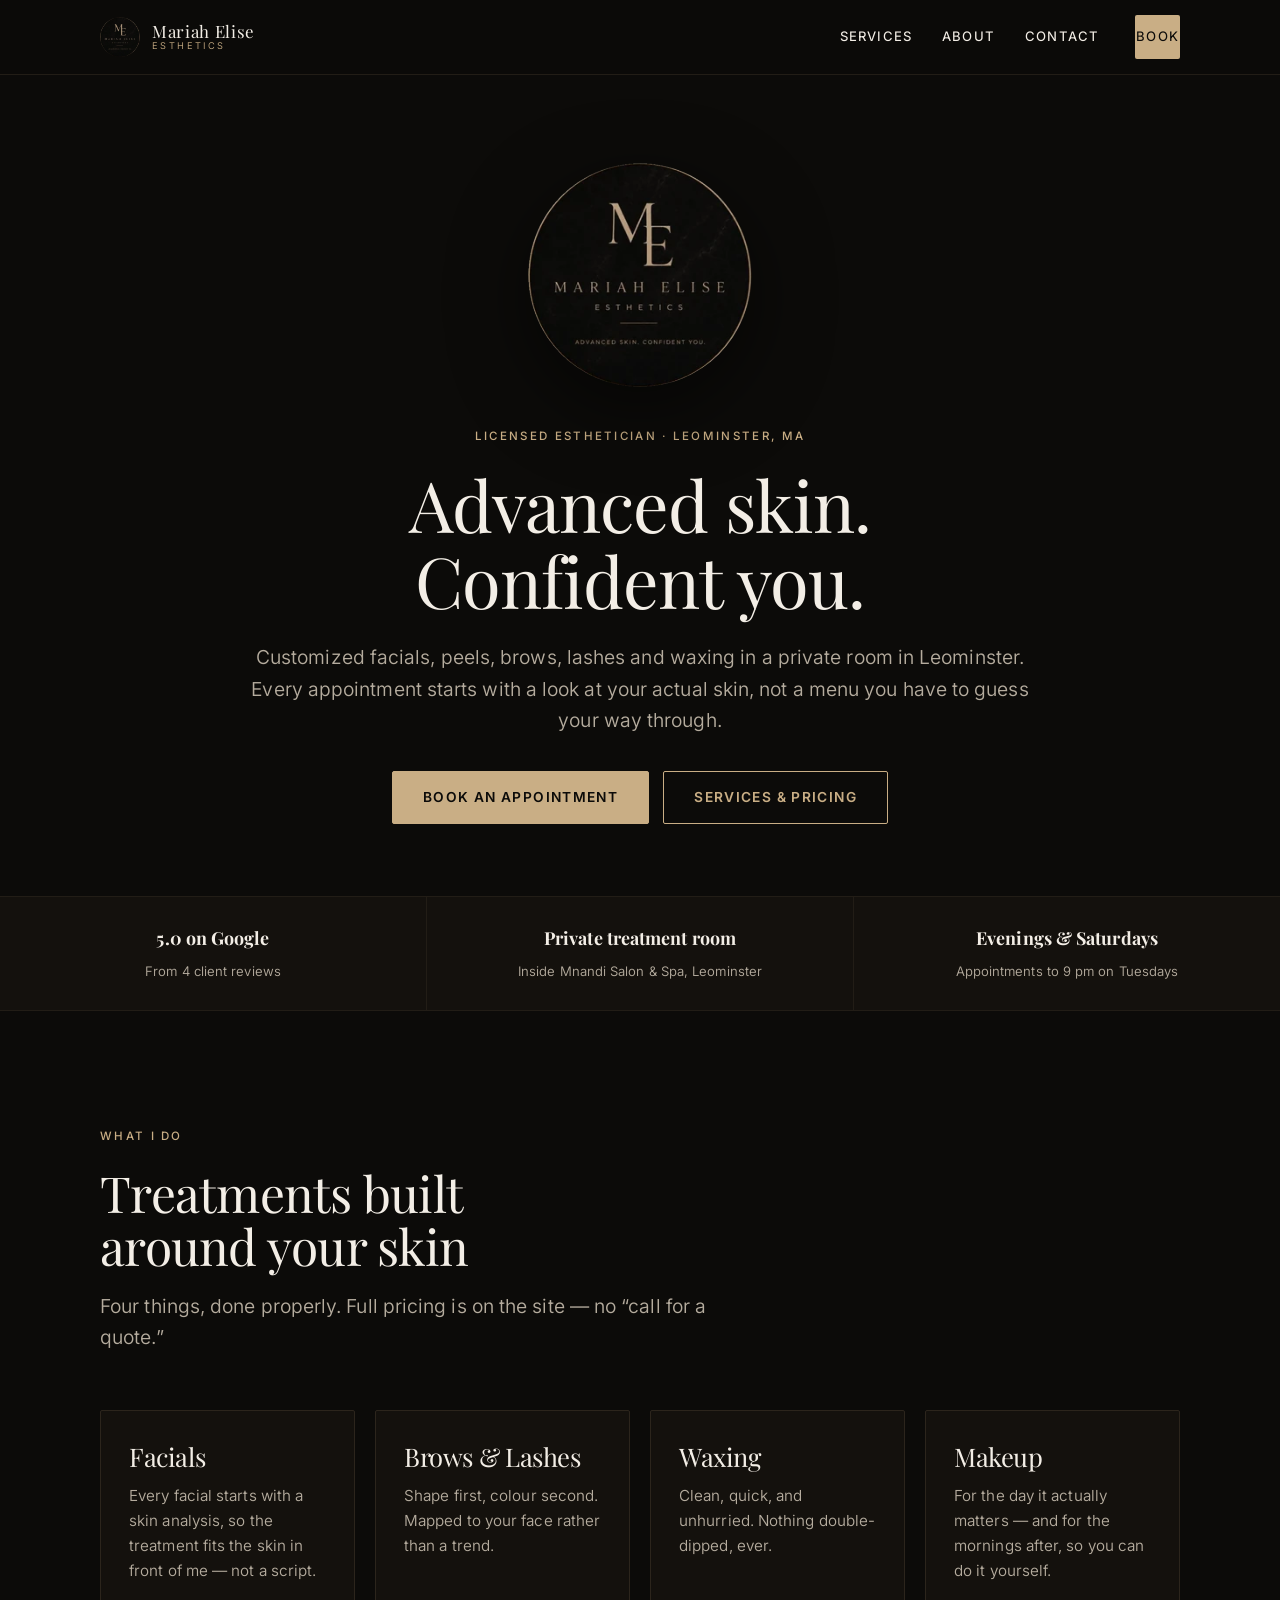
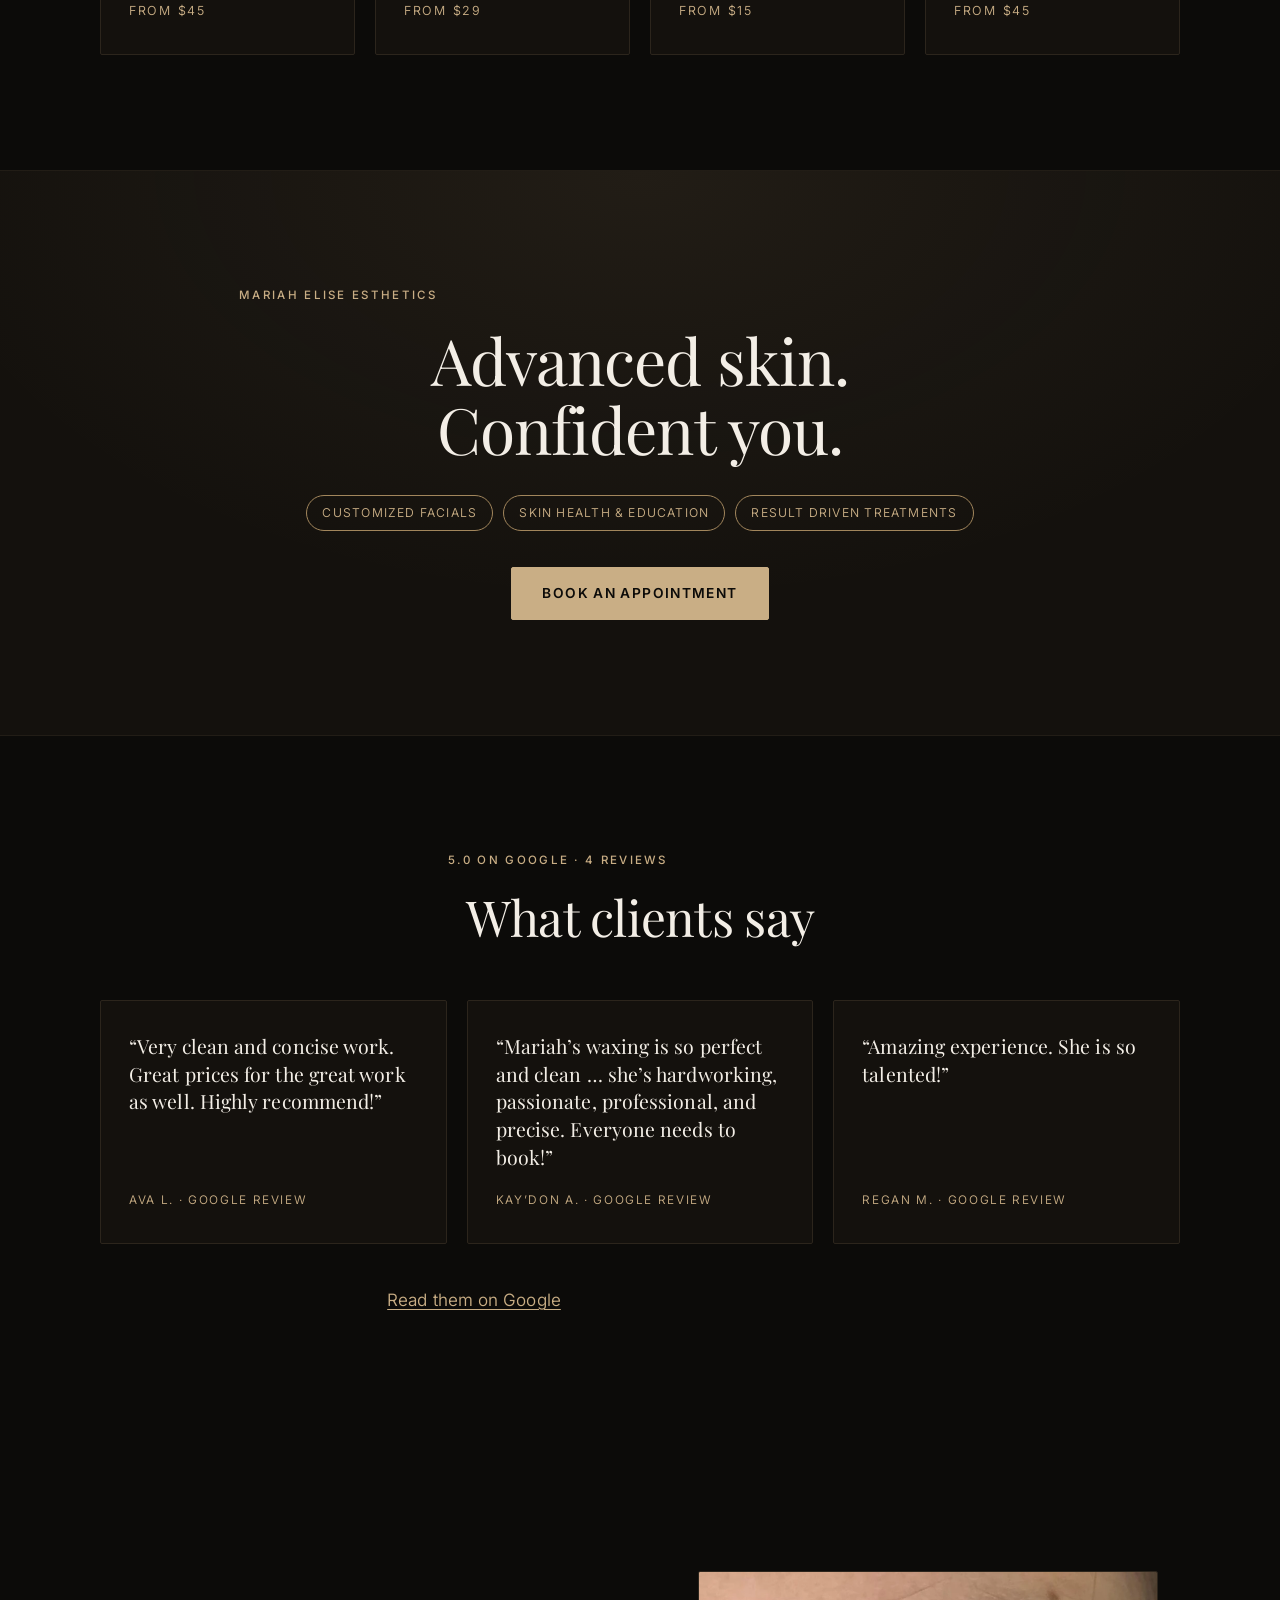
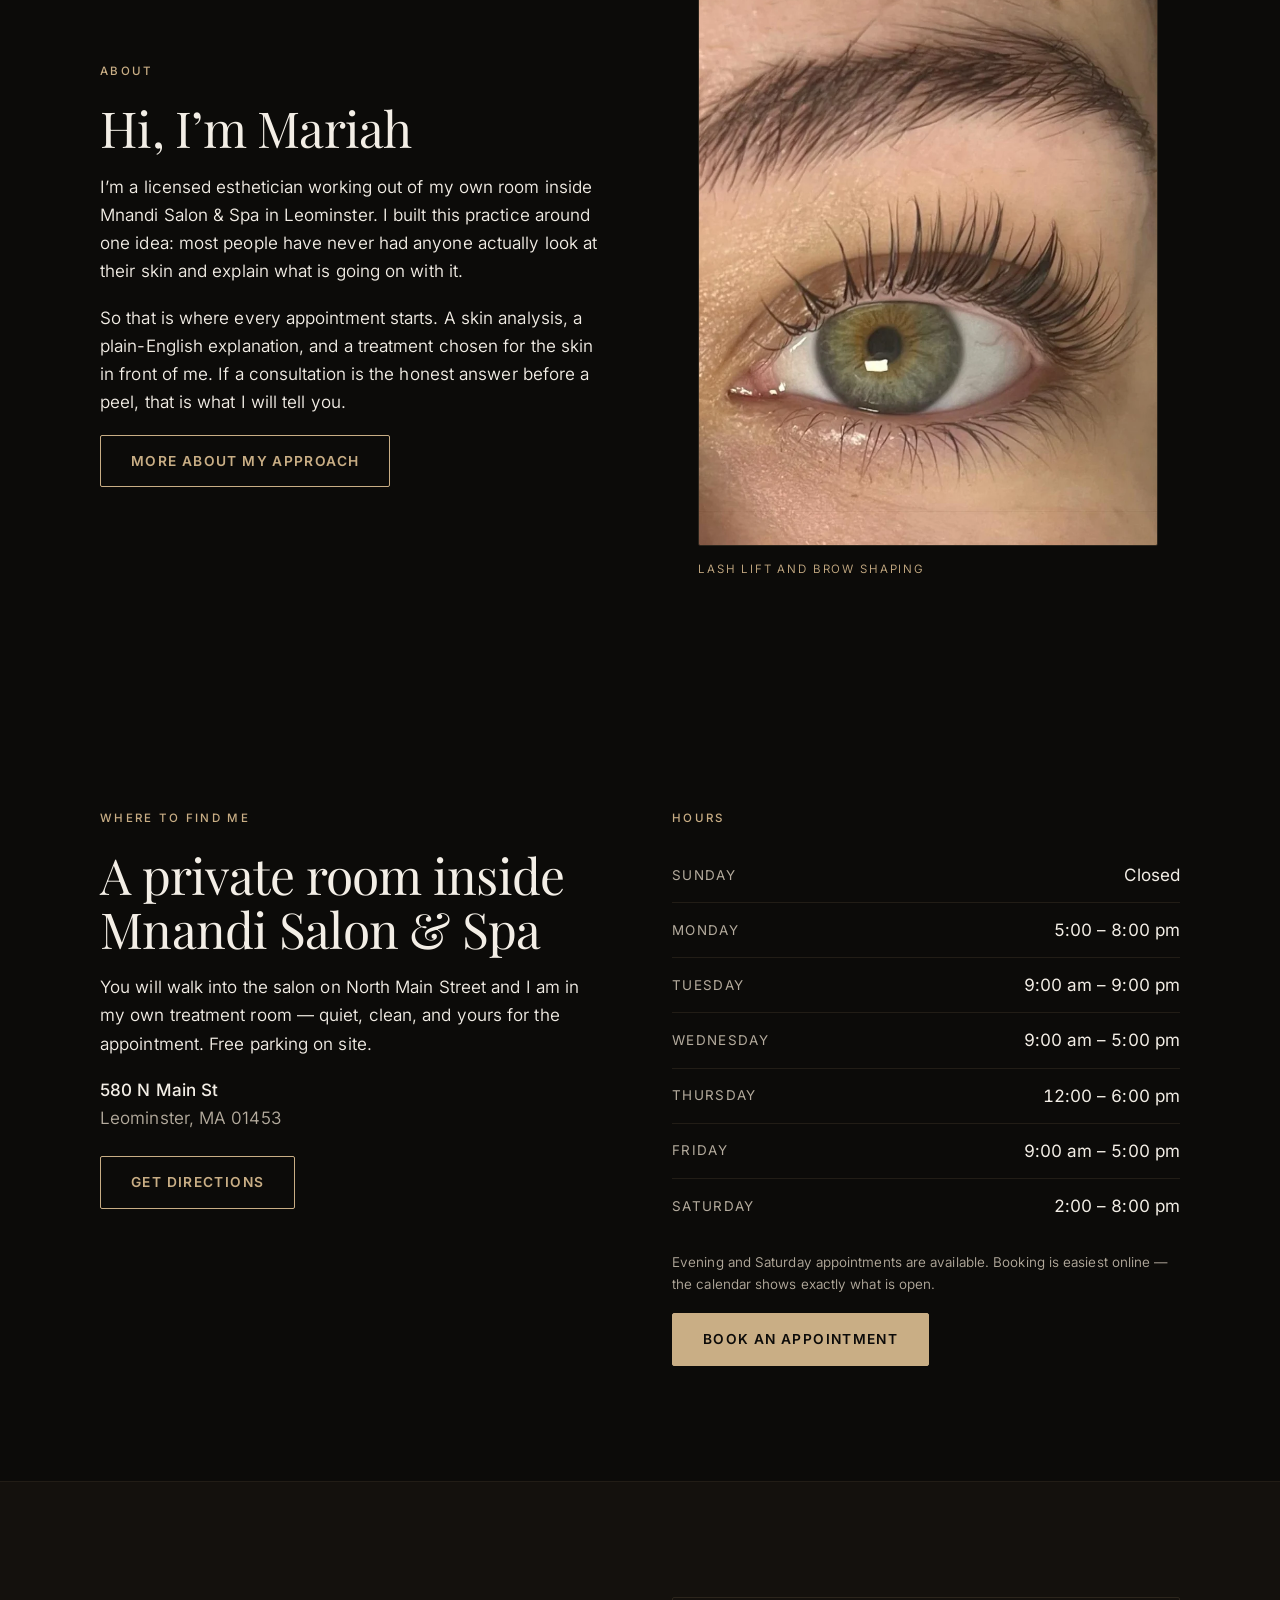
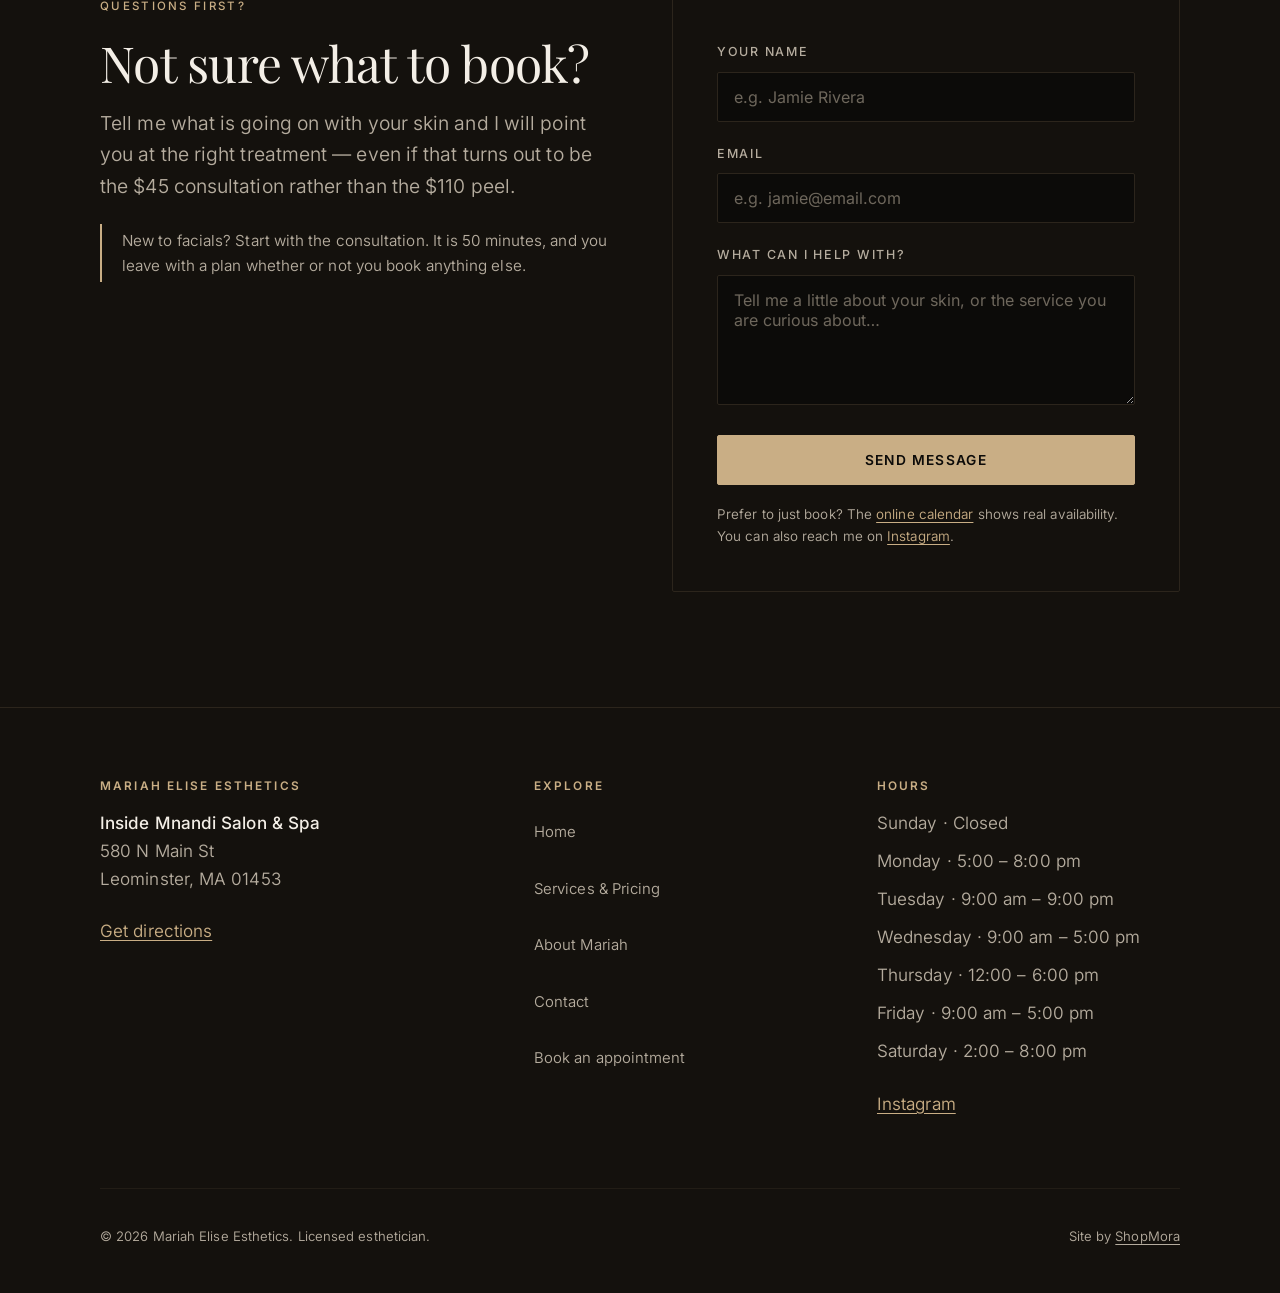
==== commit de4adaba: "Contain the work photo (460px) instead of a full-bleed macro" ====
--- a/index.html
+++ b/index.html
@@ -135,13 +135,6 @@
     </div>
   </section>
 
-  <figure class="proof-band">
-    <img src="/assets/lash-lift-hero.webp" width="880" height="1100"
-         alt="Close-up of a lash lift and shaped brow by Mariah Elise Esthetics"
-         loading="lazy" decoding="async">
-    <figcaption>Lash lift and brow shaping</figcaption>
-  </figure>
-
   <div class="strip">
     <div class="strip-in">
       <div class="strip-item"><strong>5.0 on Google</strong><span>From 4 client reviews</span></div>
@@ -228,9 +221,12 @@
         <p>So that is where every appointment starts. A skin analysis, a plain-English explanation, and a treatment chosen for the skin in front of me. If a consultation is the honest answer before a peel, that is what I will tell you.</p>
         <a class="btn btn-ghost" href="/about">More about my approach</a>
       </div>
-      <div class="emblem">
-        <img src="/assets/logo-mark.webp" width="256" height="256" alt="Mariah Elise Esthetics — Advanced Skin. Confident You." loading="lazy" decoding="async">
-      </div>
+      <figure class="work-figure">
+        <img src="/assets/lash-lift-hero.webp" width="880" height="1100"
+             alt="Close-up of a lash lift and shaped brow by Mariah Elise Esthetics"
+             loading="lazy" decoding="async">
+        <figcaption>Lash lift and brow shaping</figcaption>
+      </figure>
     </div>
   </section>
 
--- a/styles.css
+++ b/styles.css
@@ -503,24 +503,31 @@
   .hero-mark img, .hero-halo { animation: none; }
 }
 
-/* ---------- proof band: the photo now earns its place as evidence ---------- */
-.proof-band { margin: 0; position: relative; }
-.proof-band img {
+
+/* ---------- work photo: contained, not full-bleed ----------
+   Reference check (Heyday, 2026-08-06): full-bleed is for wide shots, rooms and
+   full-face results. Extreme macros only work SMALL and framed — at 100vw a
+   single eye reads as a medical poster, not a beauty brand. Capped at 460px. */
+.work-figure { margin: 0; }
+.work-figure img {
   width: 100%;
-  height: clamp(260px, 46vw, 520px);
+  max-width: 460px;
+  aspect-ratio: 4/5;
   object-fit: cover;
-  object-position: 50% 46%;
-  display: block;
-  border-block: 1px solid var(--line);
-}
-.proof-band figcaption {
-  position: absolute;
-  left: 0; bottom: 0;
-  padding: 12px var(--pad);
+  object-position: 50% 48%;
+  margin-inline: auto;
+  border: 1px solid var(--line);
+  border-radius: var(--r);
+}
+.work-figure figcaption {
+  max-width: 460px;
+  margin: 14px auto 0;
   font-size: .72rem;
-  letter-spacing: .18em;
+  letter-spacing: .16em;
   text-transform: uppercase;
-  color: var(--bone);
-  background: linear-gradient(to top, rgba(12,11,9,.82), transparent);
-  width: 100%;
-}
+  color: var(--gold);
+}
+@media (max-width: 820px) {
+  .work-figure img { max-width: 380px; aspect-ratio: 1; }
+  .work-figure figcaption { max-width: 380px; text-align: center; }
+}
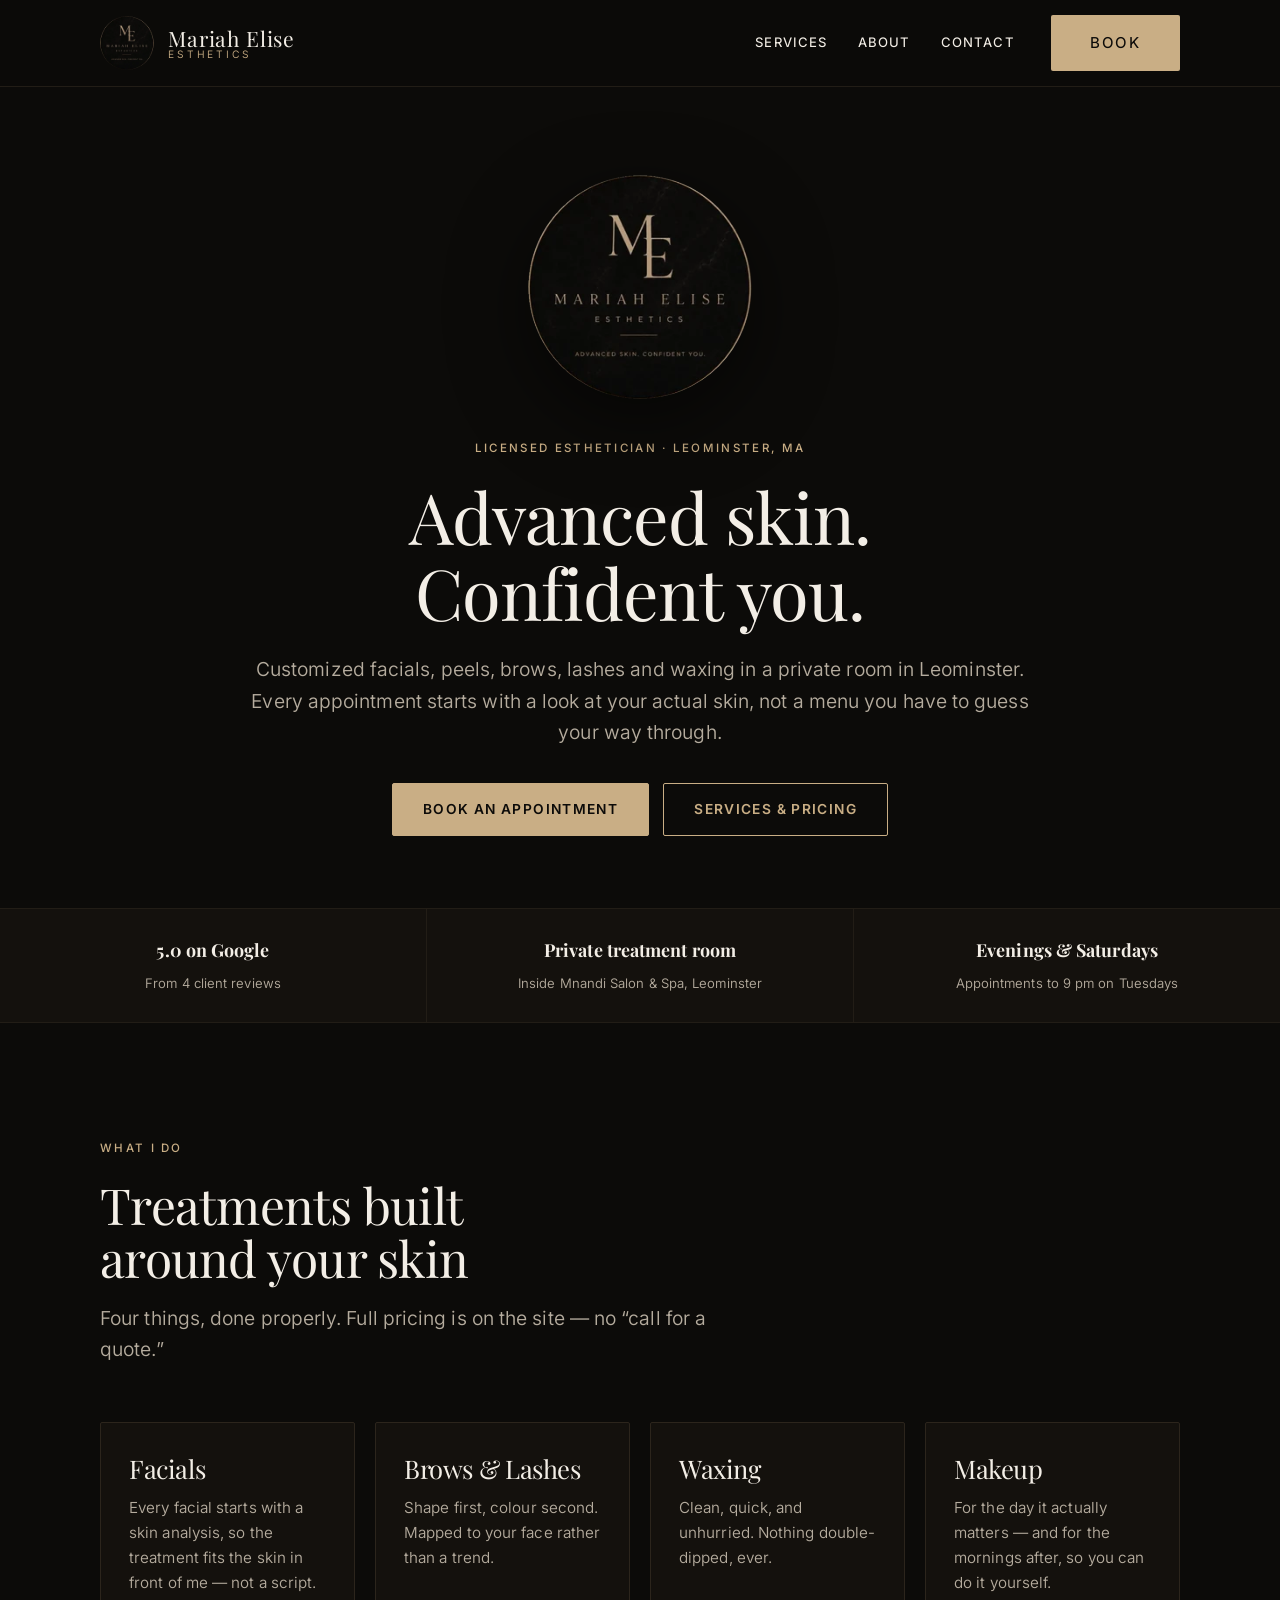
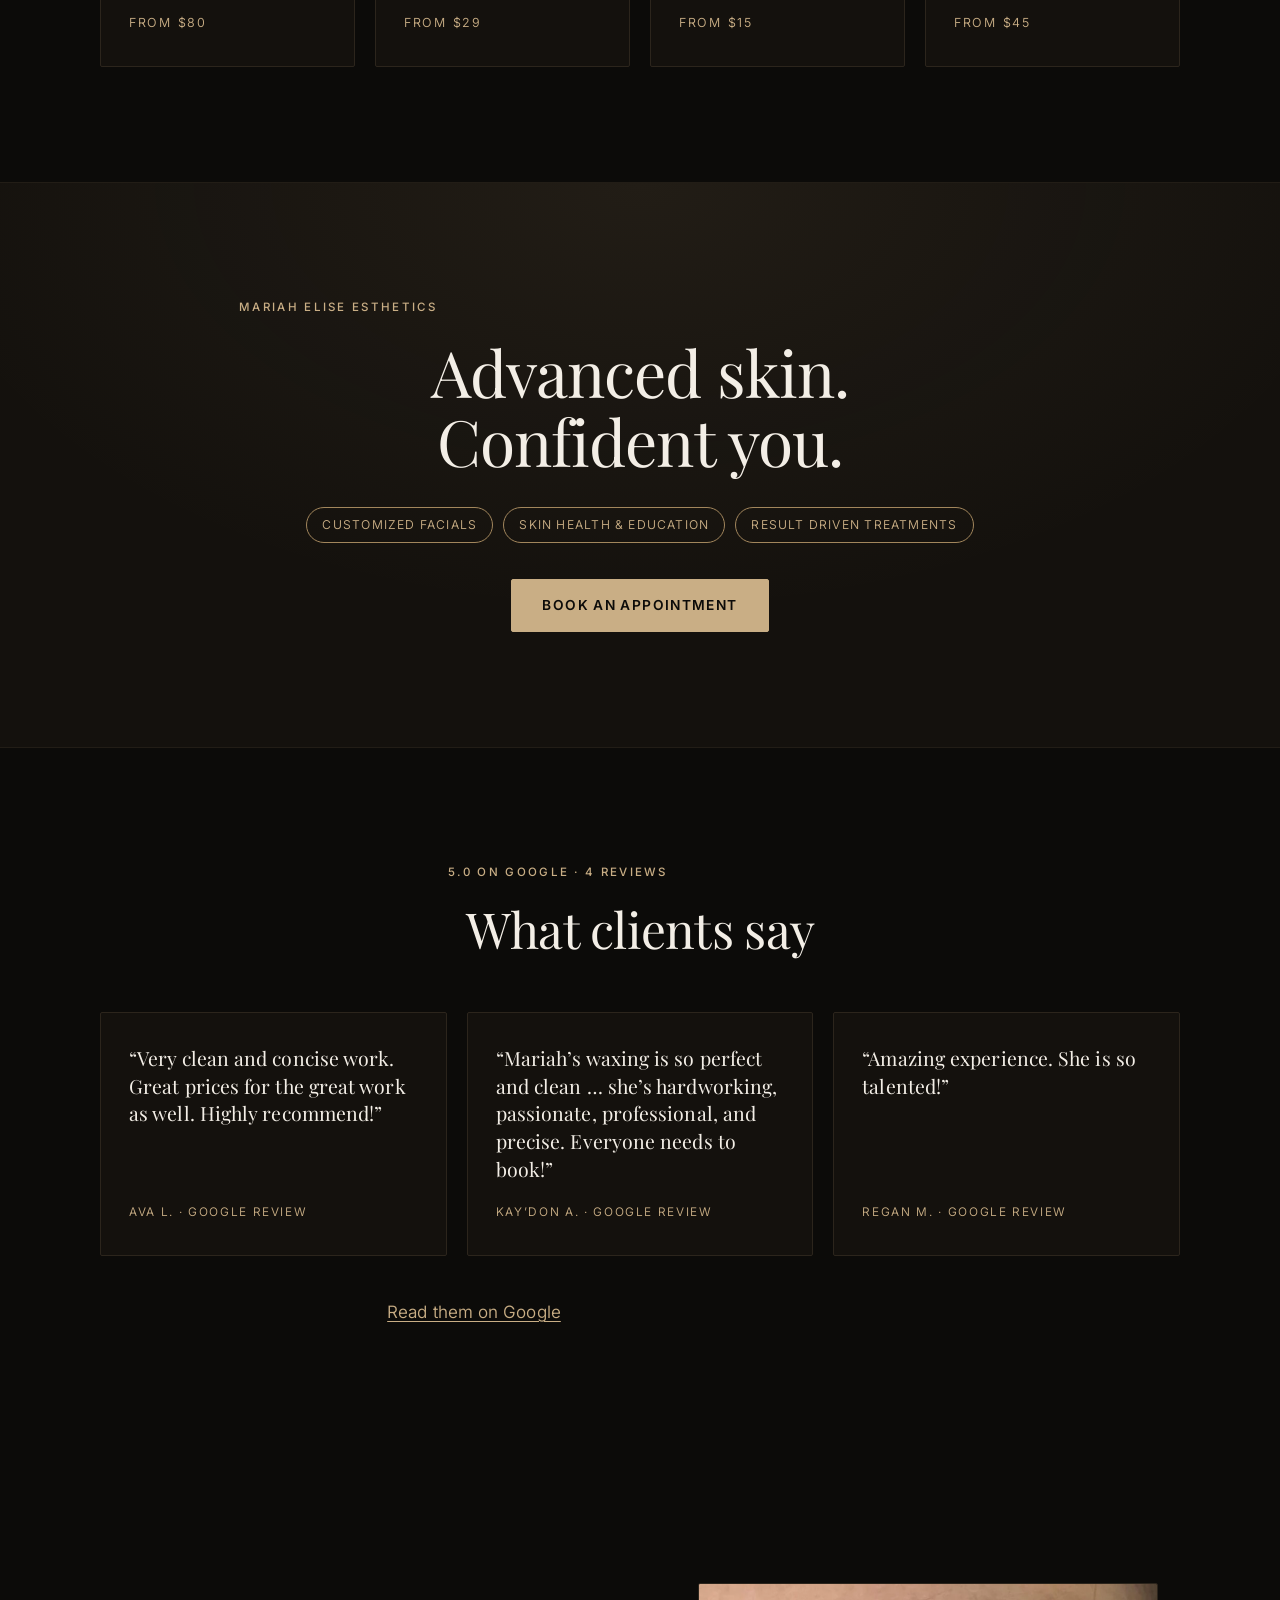
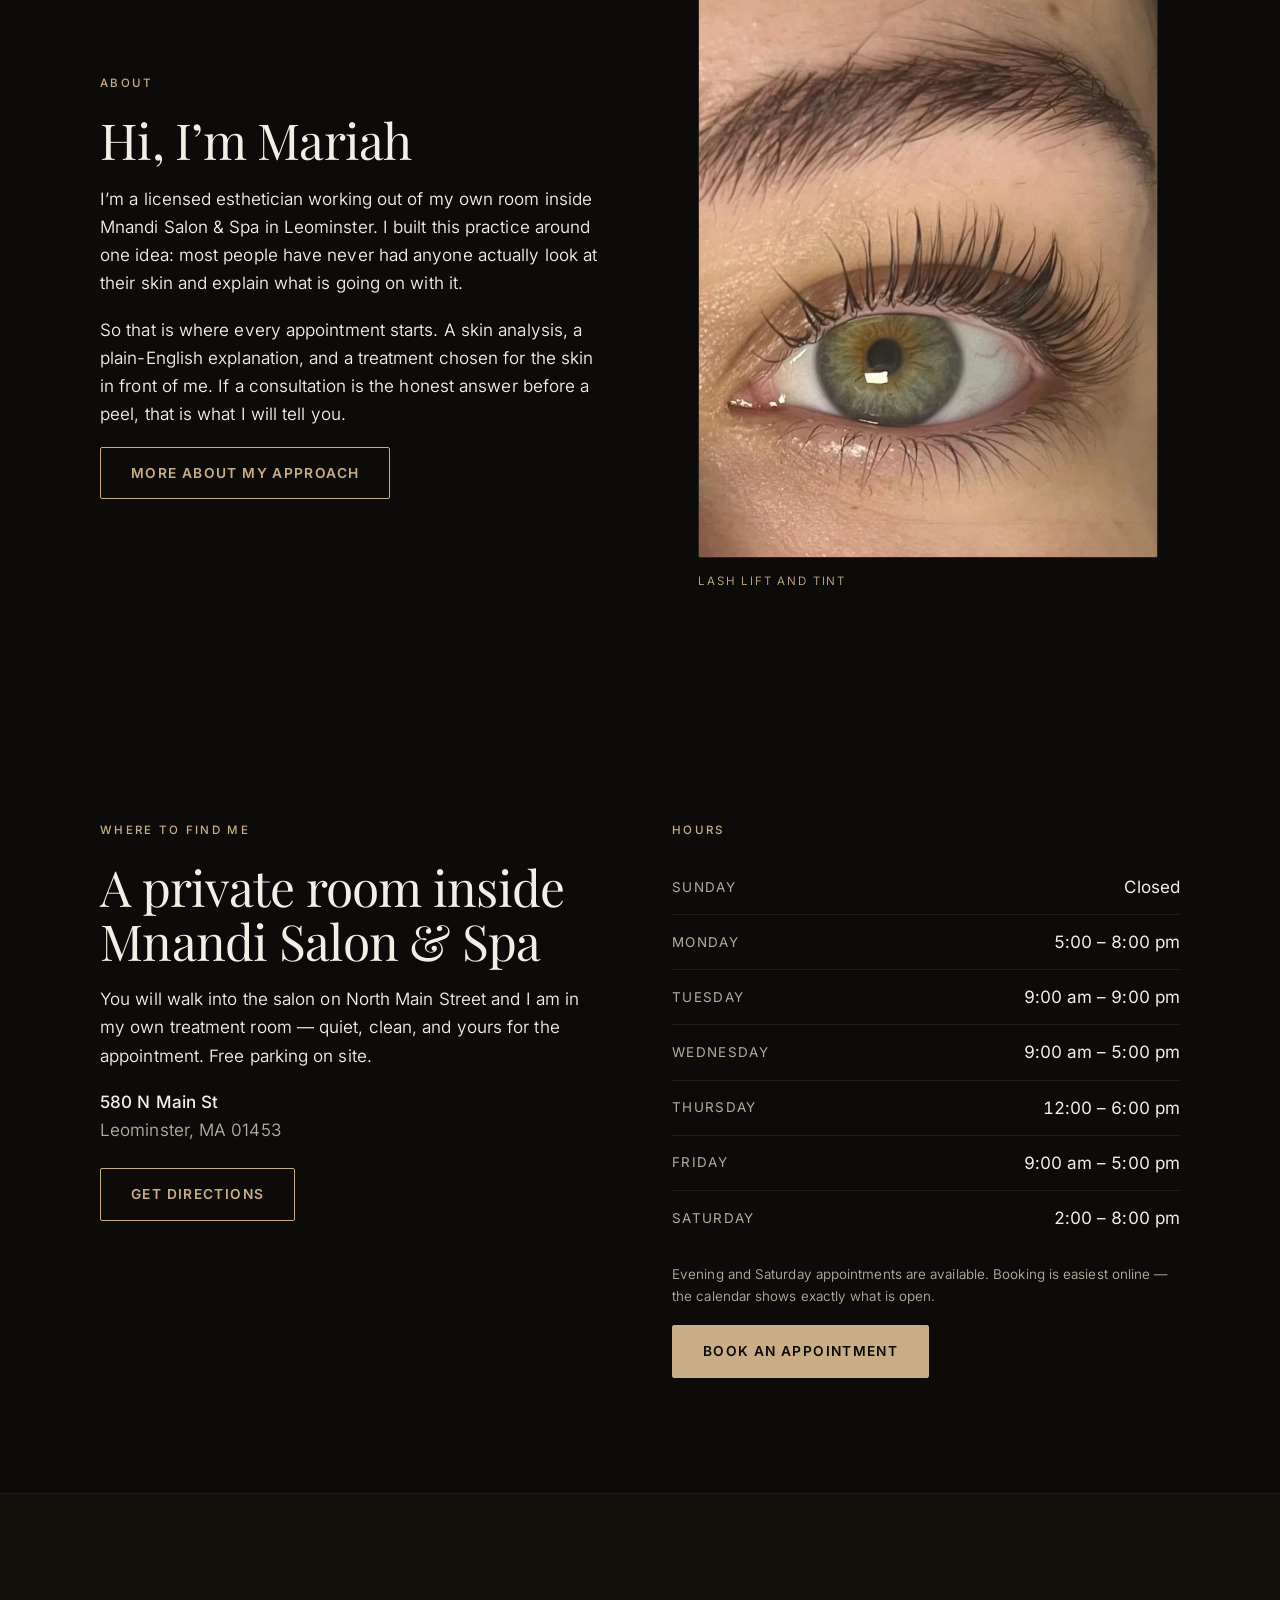
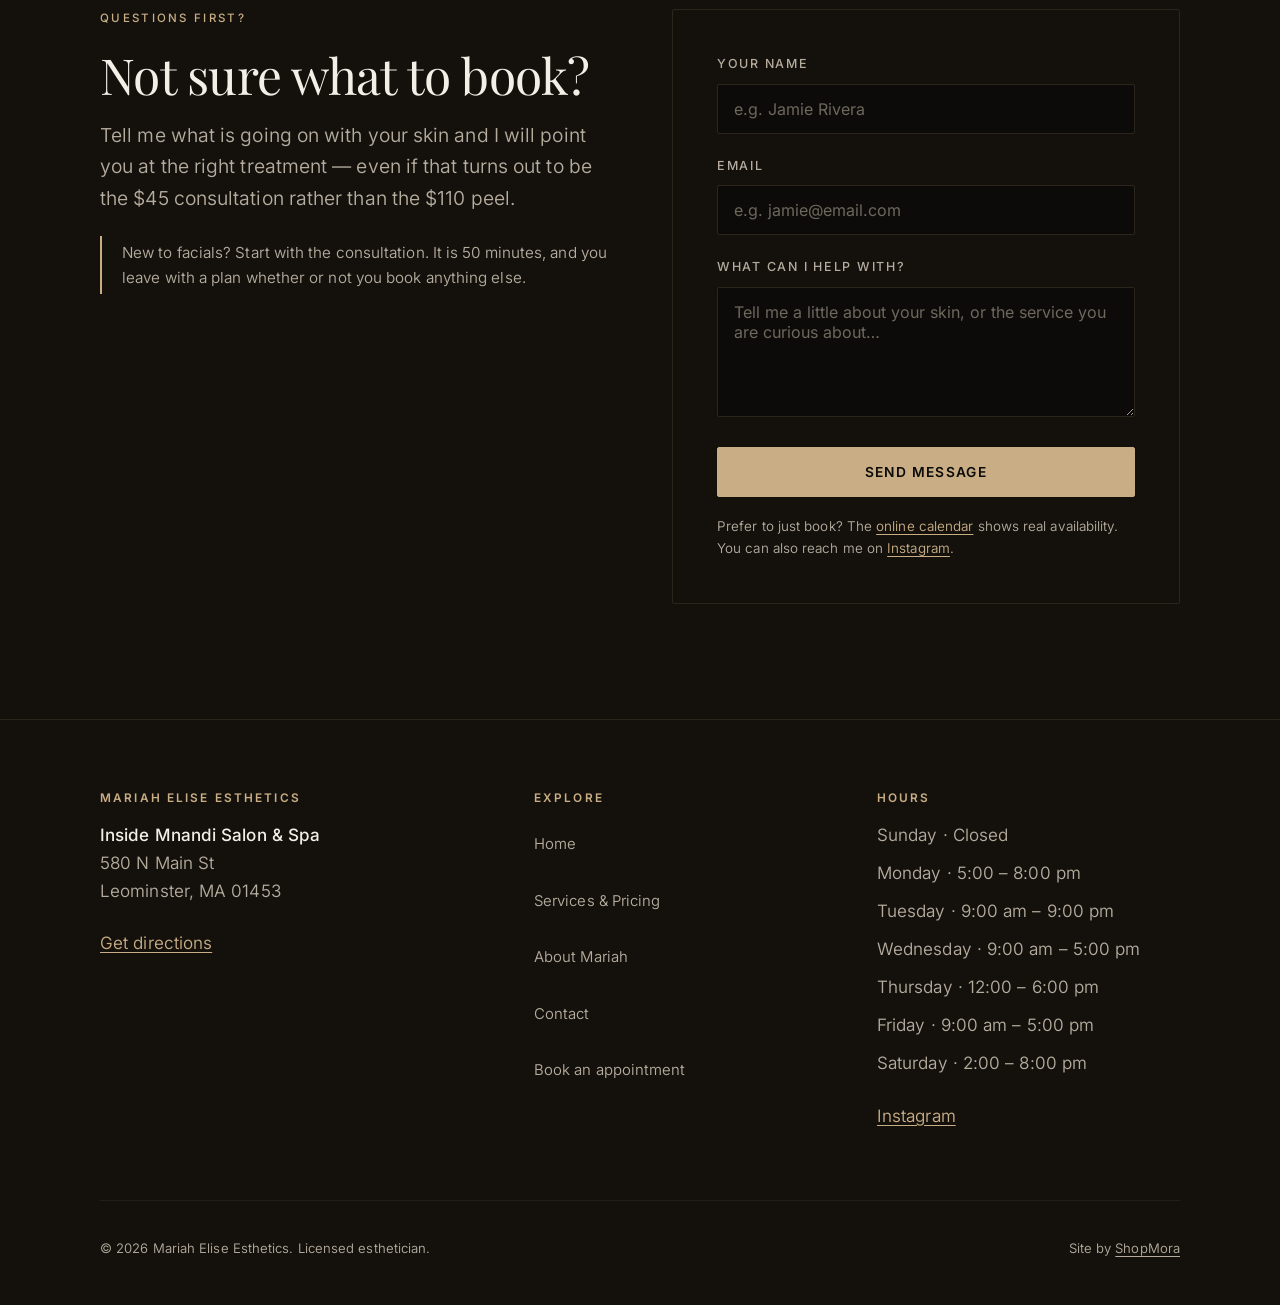
==== commit e8149294: "Facials from $80, consultation on its own, bigger brand + Book, lash lift and tint" ====
--- a/index.html
+++ b/index.html
@@ -154,7 +154,7 @@
         <a class="card" href="/services">
           <h3>Facials</h3>
           <p>Every facial starts with a skin analysis, so the treatment fits the skin in front of me — not a script.</p>
-          <span class="from">From $45</span>
+          <span class="from">From $80</span>
         </a>
         <a class="card" href="/services">
           <h3>Brows &amp; Lashes</h3>
@@ -223,9 +223,9 @@
       </div>
       <figure class="work-figure">
         <img src="/assets/lash-lift-hero.webp" width="880" height="1100"
-             alt="Close-up of a lash lift and shaped brow by Mariah Elise Esthetics"
+             alt="Close-up of a lash lift and tint by Mariah Elise Esthetics"
              loading="lazy" decoding="async">
-        <figcaption>Lash lift and brow shaping</figcaption>
+        <figcaption>Lash lift and tint</figcaption>
       </figure>
     </div>
   </section>
--- a/styles.css
+++ b/styles.css
@@ -531,3 +531,52 @@
   .work-figure img { max-width: 380px; aspect-ratio: 1; }
   .work-figure figcaption { max-width: 380px; text-align: center; }
 }
+
+/* ---------- consultation: its own block, because it is not a facial ---------- */
+.consult-card {
+  display: grid;
+  grid-template-columns: 1fr auto;
+  gap: 20px 32px;
+  align-items: center;
+  background: var(--ink-2);
+  border: 1px solid var(--gold-deep);
+  border-radius: var(--r);
+  padding: clamp(24px, 3.4vw, 34px);
+  margin-bottom: clamp(40px, 6vw, 60px);
+}
+.consult-card p { max-width: 62ch; }
+.consult-price {
+  margin: 0;
+  font-family: var(--display);
+  font-size: 1.9rem;
+  color: var(--gold);
+  font-variant-numeric: tabular-nums;
+  text-align: right;
+  white-space: nowrap;
+}
+.consult-price .menu-time { text-align: right; }
+@media (max-width: 640px) {
+  .consult-card { grid-template-columns: 1fr; }
+  .consult-price { text-align: left; }
+  .consult-price .menu-time { text-align: left; }
+}
+
+/* ---------- bigger brand lockup + bigger Book button (Manny, 2026-08-06) ---------- */
+.header-in { min-height: 86px; }
+.brand { gap: 14px; }
+.brand img { width: 54px; height: 54px; }
+.brand-name { font-size: 1.32rem; }
+.brand-sub { font-size: .64rem; letter-spacing: .28em; }
+
+.nav .btn {
+  font-size: .94rem;
+  padding: 15px 38px;
+  min-height: 54px;
+  letter-spacing: .12em;
+}
+@media (max-width: 900px) {
+  .header-in { min-height: 82px; }
+  .nav { inset: 82px 0 auto 0; }
+  .brand img { width: 48px; height: 48px; }
+  .brand-name { font-size: 1.2rem; }
+}
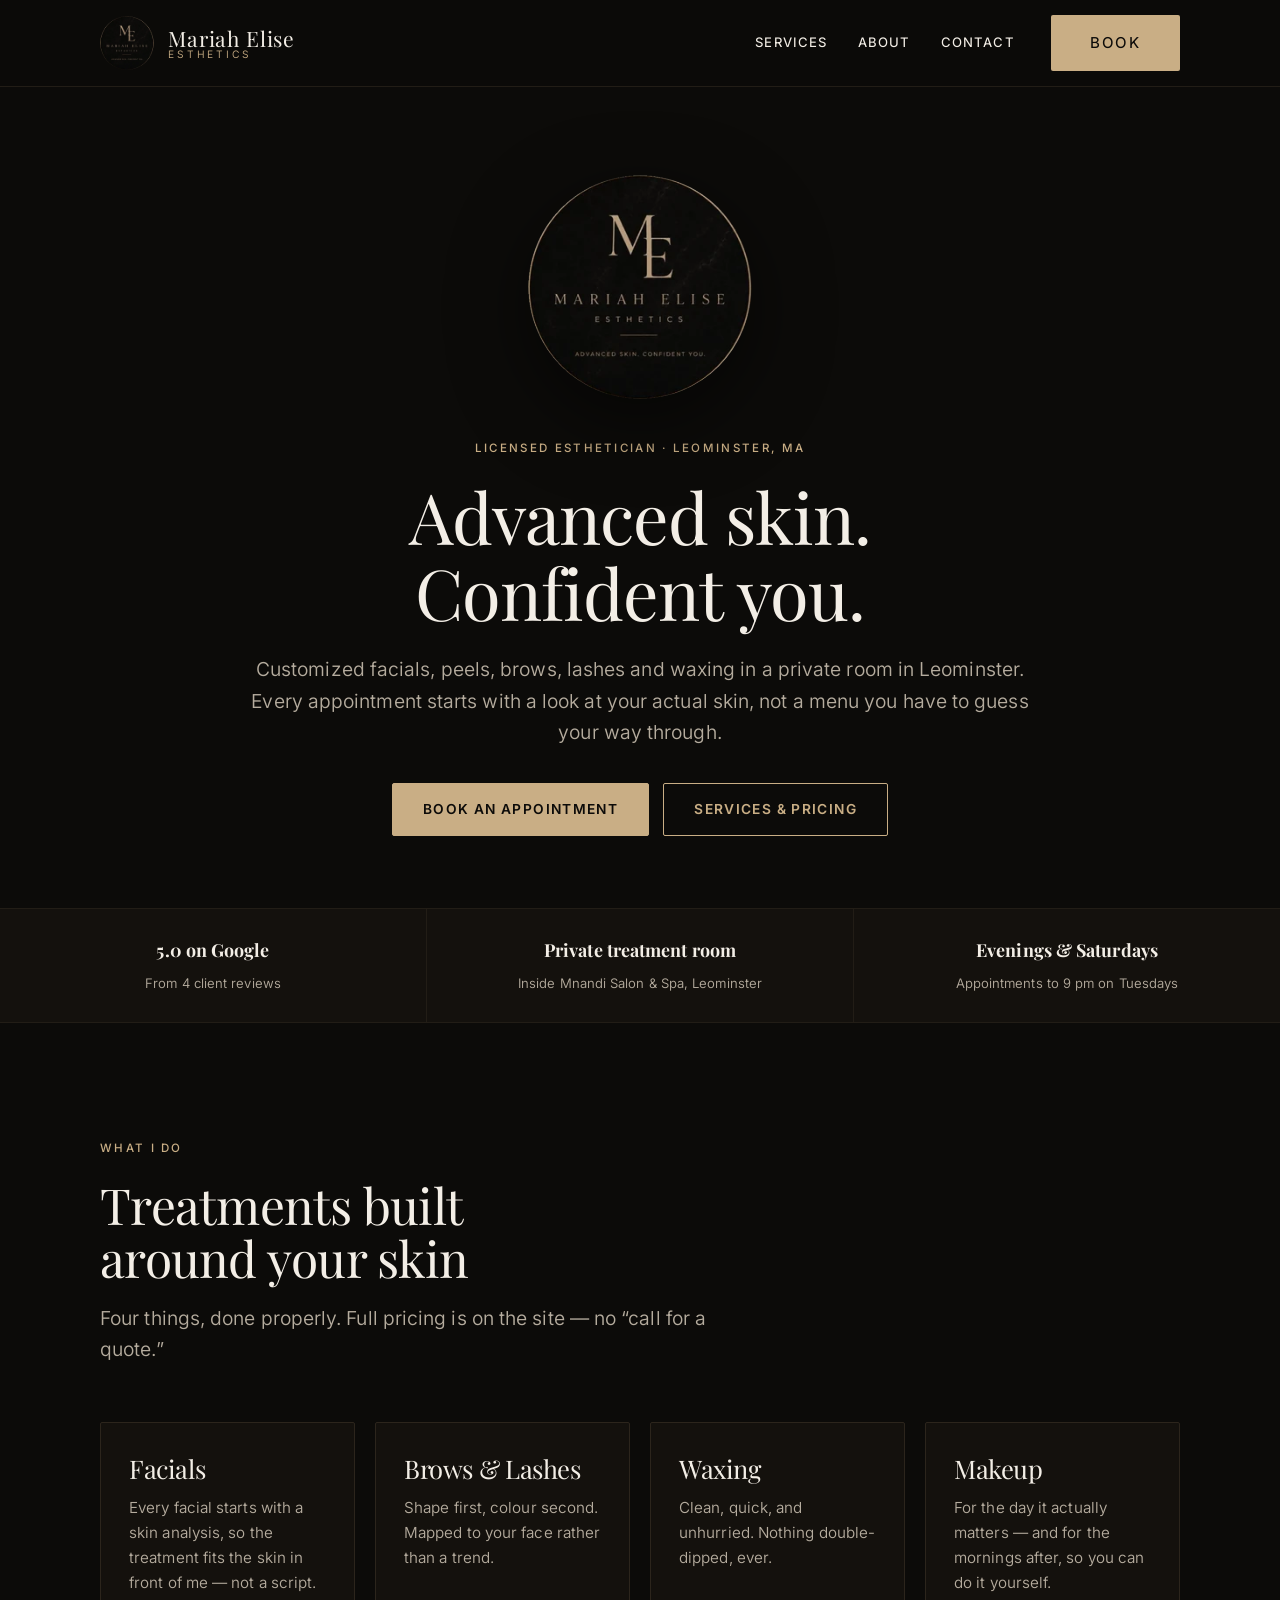
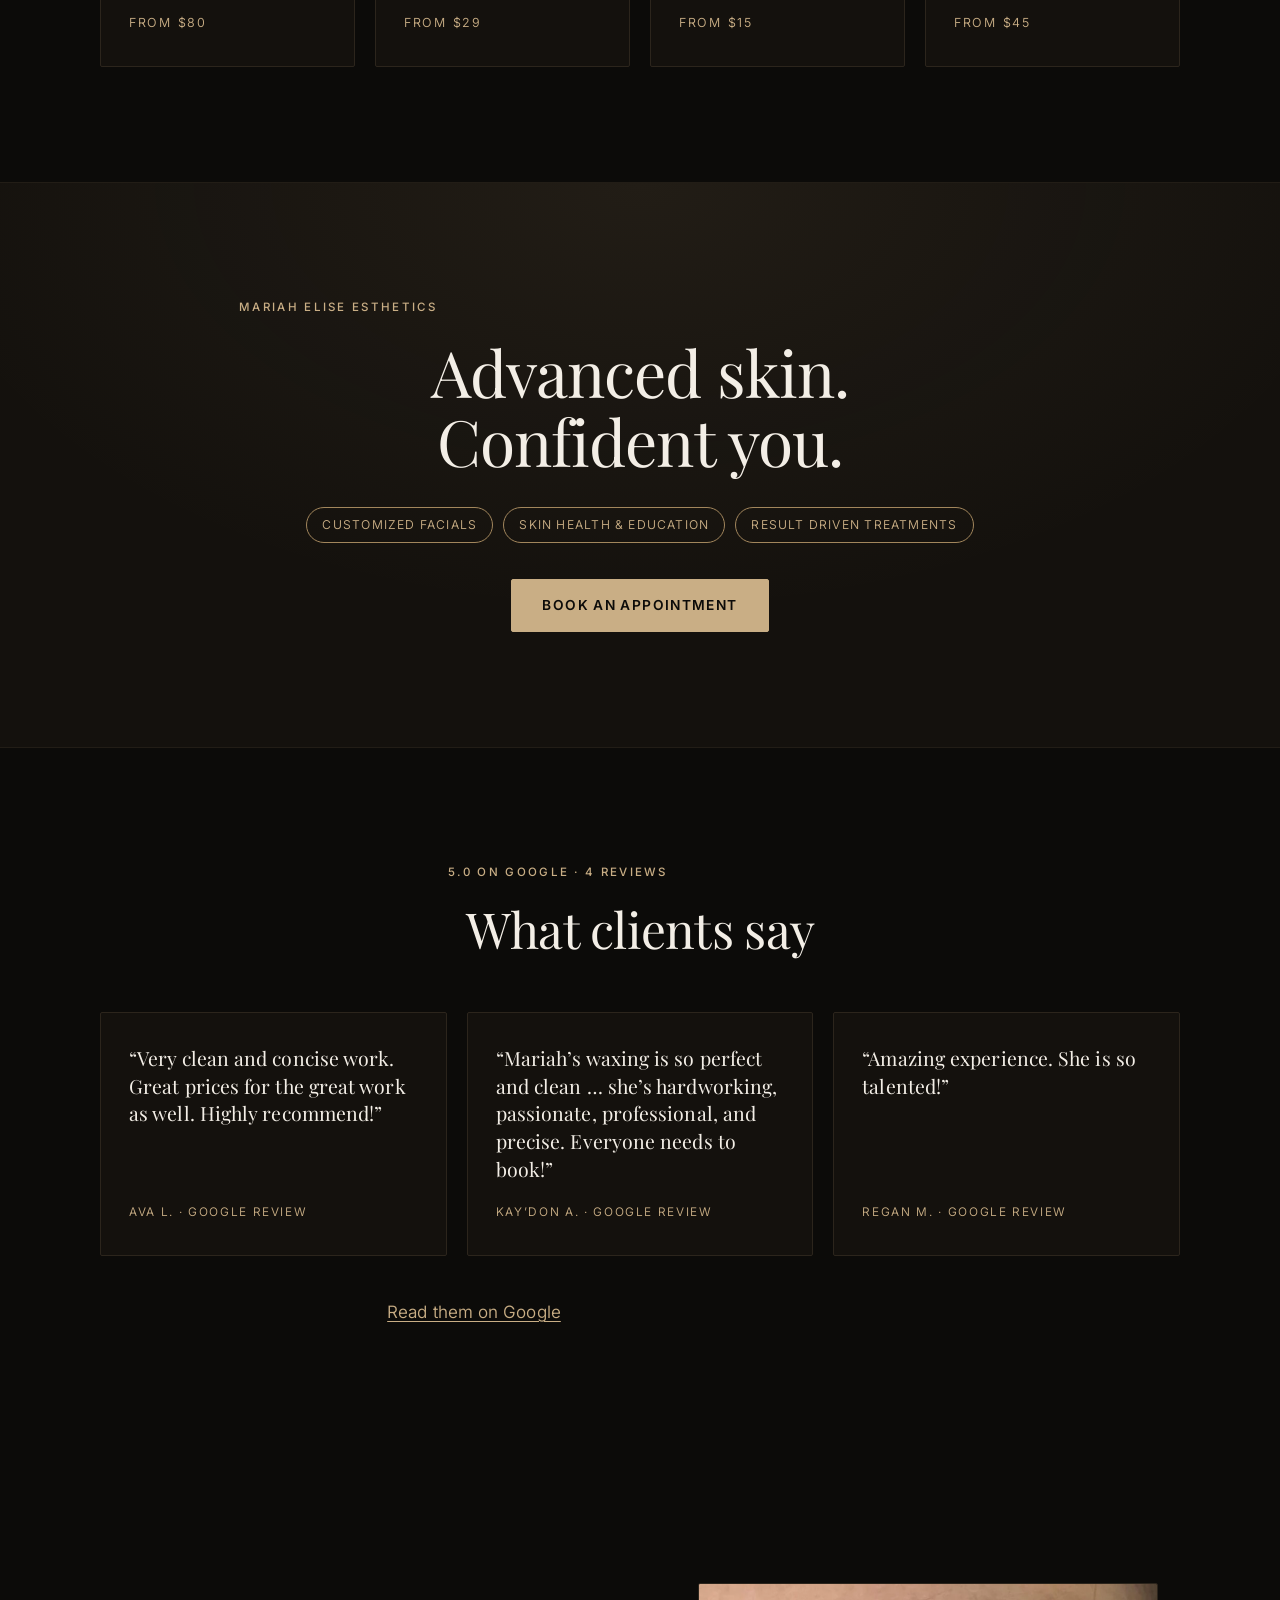
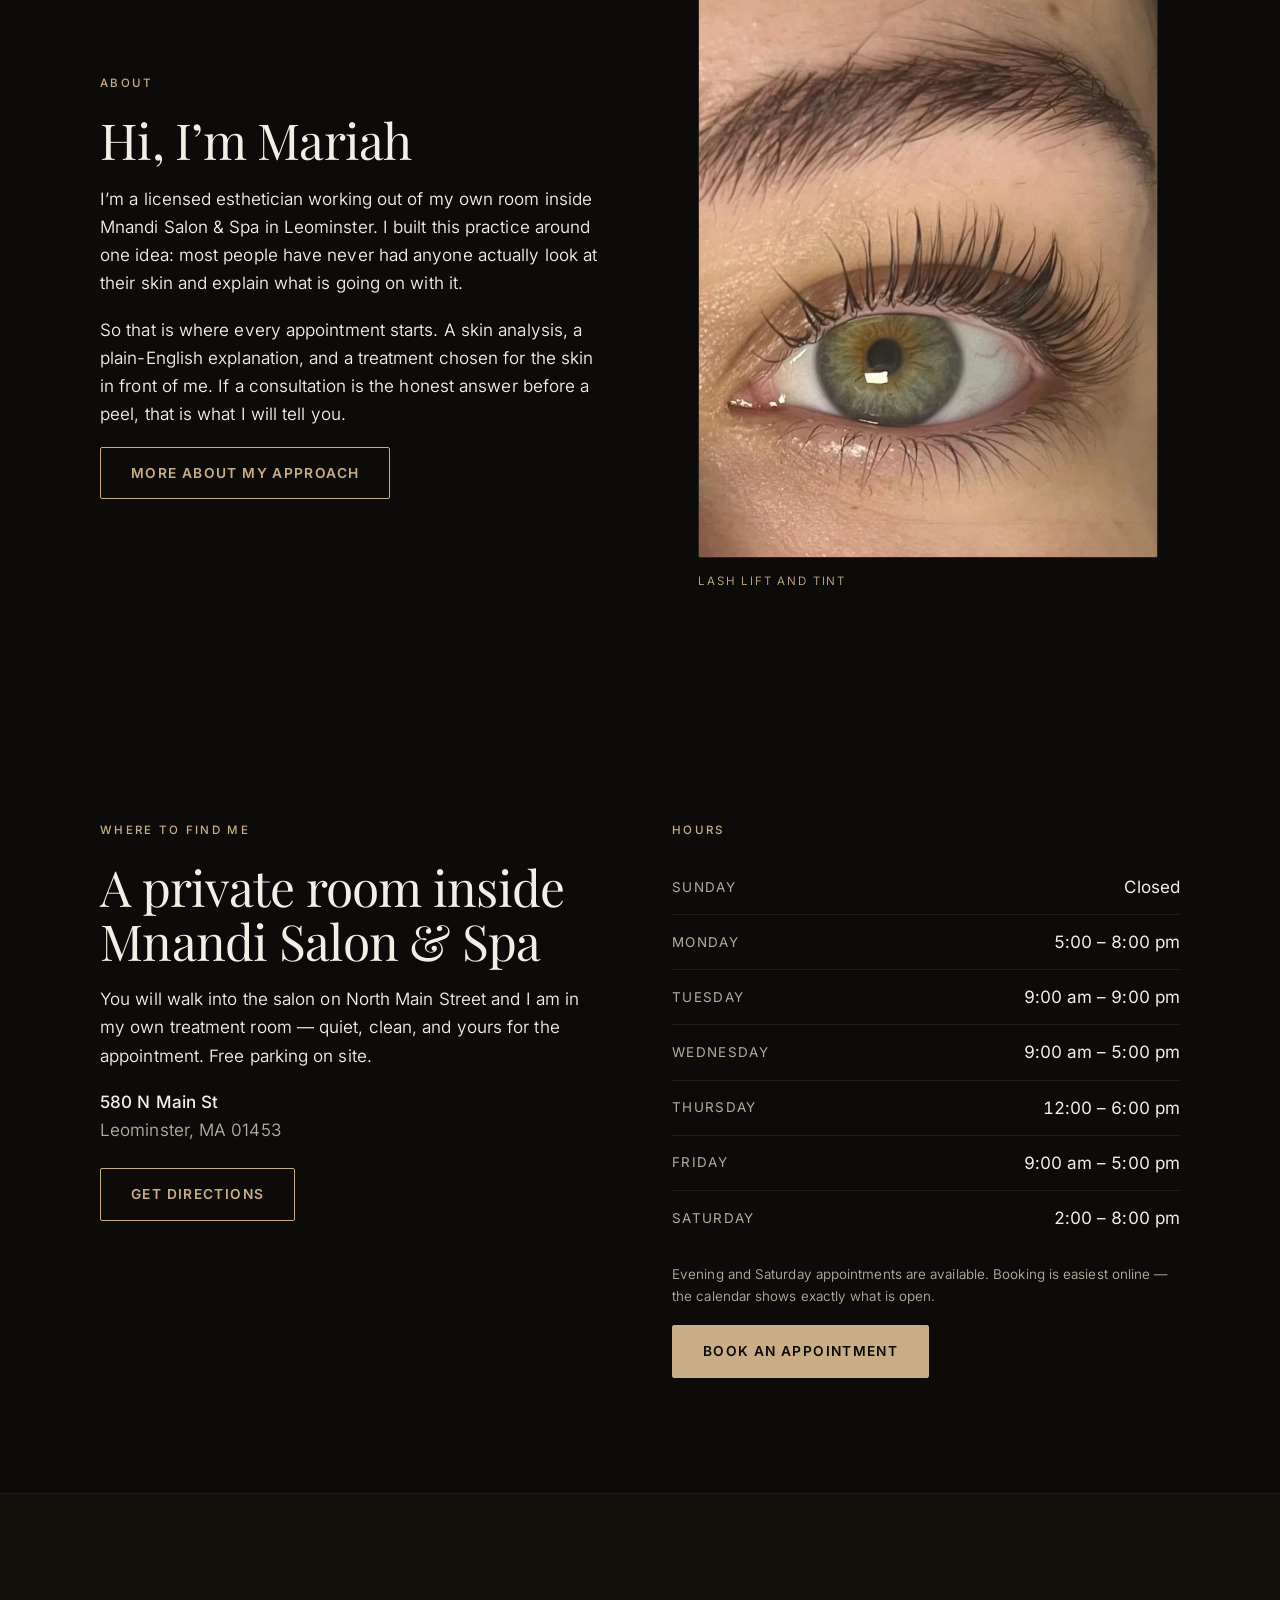
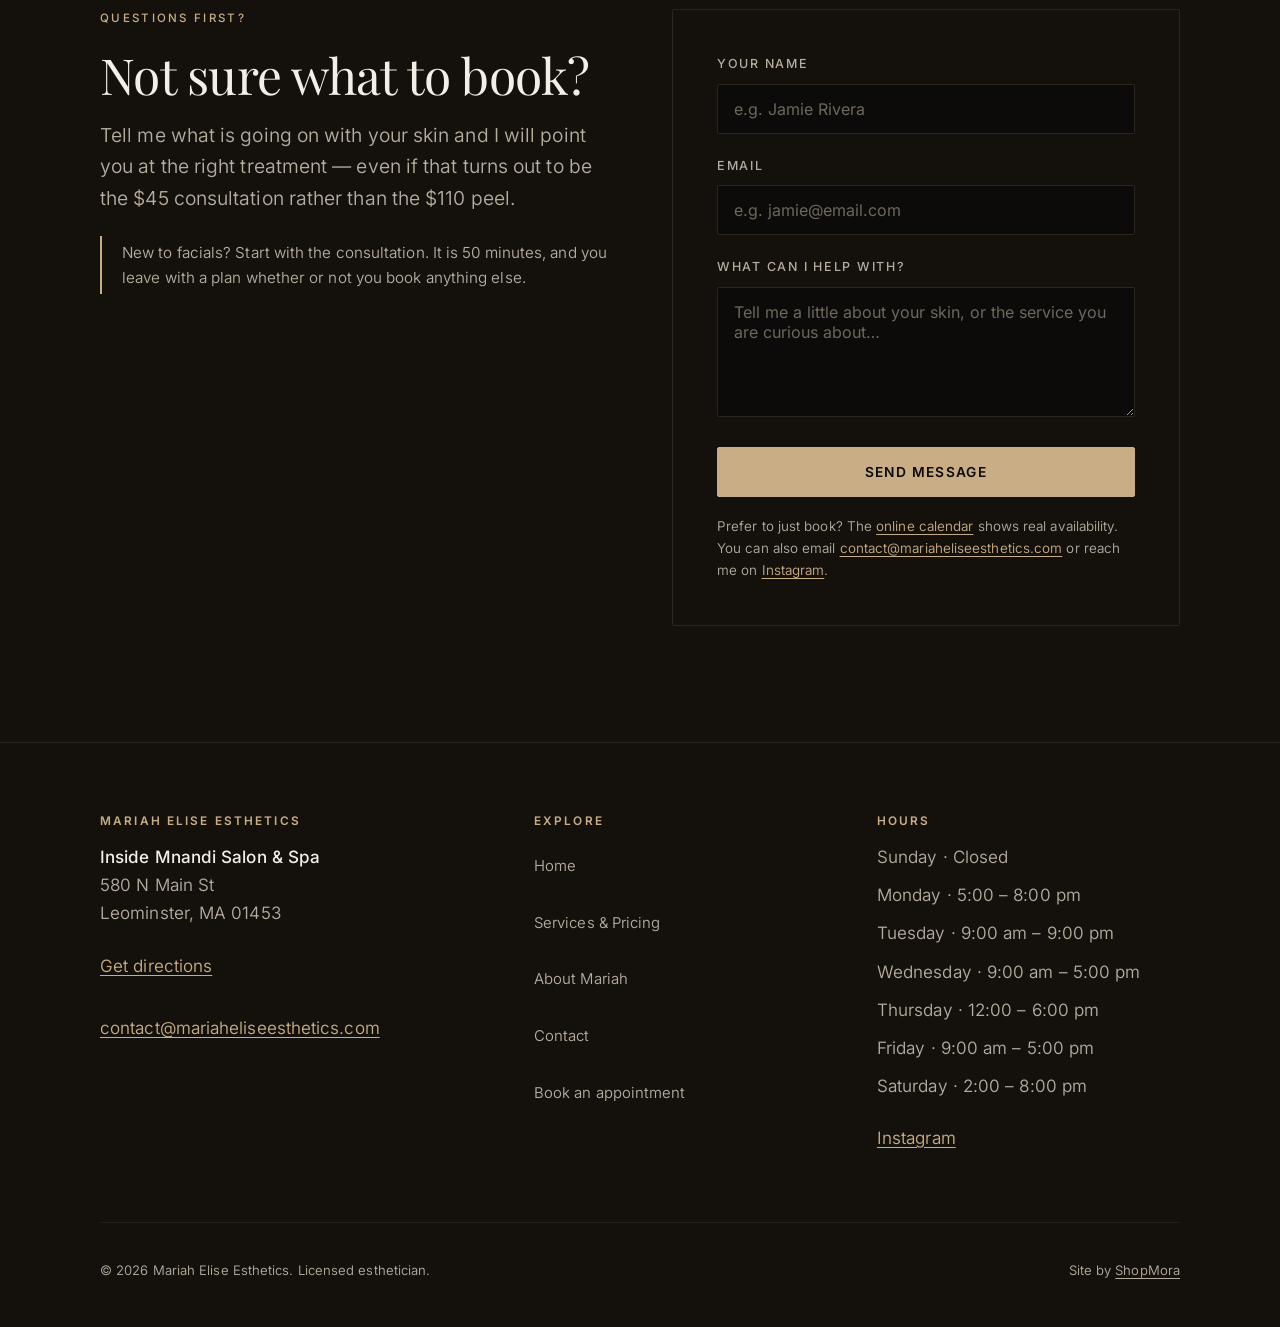
==== commit 81d90990: "Add contact@mariaheliseesthetics.com across the site and schema" ====
--- a/index.html
+++ b/index.html
@@ -36,6 +36,7 @@
   "image": "https://www.mariaheliseesthetics.com/assets/og-image.jpg",
   "logo": "https://www.mariaheliseesthetics.com/assets/logo-mark.png",
   "url": "https://www.mariaheliseesthetics.com",
+  "email": "contact@mariaheliseesthetics.com",
   "priceRange": "$$",
   "currenciesAccepted": "USD",
   "address": {
@@ -285,7 +286,7 @@
           <textarea id="message" name="message" required placeholder="Tell me a little about your skin, or the service you are curious about&hellip;"></textarea>
         </div>
         <button class="btn btn-primary btn-block" type="submit">Send message</button>
-        <p class="form-note">Prefer to just book? The <a href="https://mariaheliseesthetics.as.me/">online calendar</a> shows real availability. You can also reach me on <a href="https://www.instagram.com/mariahelise.esthetics/" rel="me noopener">Instagram</a>.</p>
+        <p class="form-note">Prefer to just book? The <a href="https://mariaheliseesthetics.as.me/">online calendar</a> shows real availability. You can also email <a href="mailto:contact@mariaheliseesthetics.com">contact@mariaheliseesthetics.com</a> or reach me on <a href="https://www.instagram.com/mariahelise.esthetics/" rel="me noopener">Instagram</a>.</p>
       </form>
       </div>
     </div>
@@ -302,6 +303,7 @@
           Leominster, MA 01453
         </address>
         <p style="margin-top:16px"><a class="link-lg" href="https://www.google.com/maps/search/?api=1&query=580+N+Main+St+Leominster+MA+01453">Get directions</a></p>
+        <p style="margin-top:2px"><a class="link-lg" href="mailto:contact@mariaheliseesthetics.com">contact@mariaheliseesthetics.com</a></p>
       </div>
       <div>
         <h4>Explore</h4>
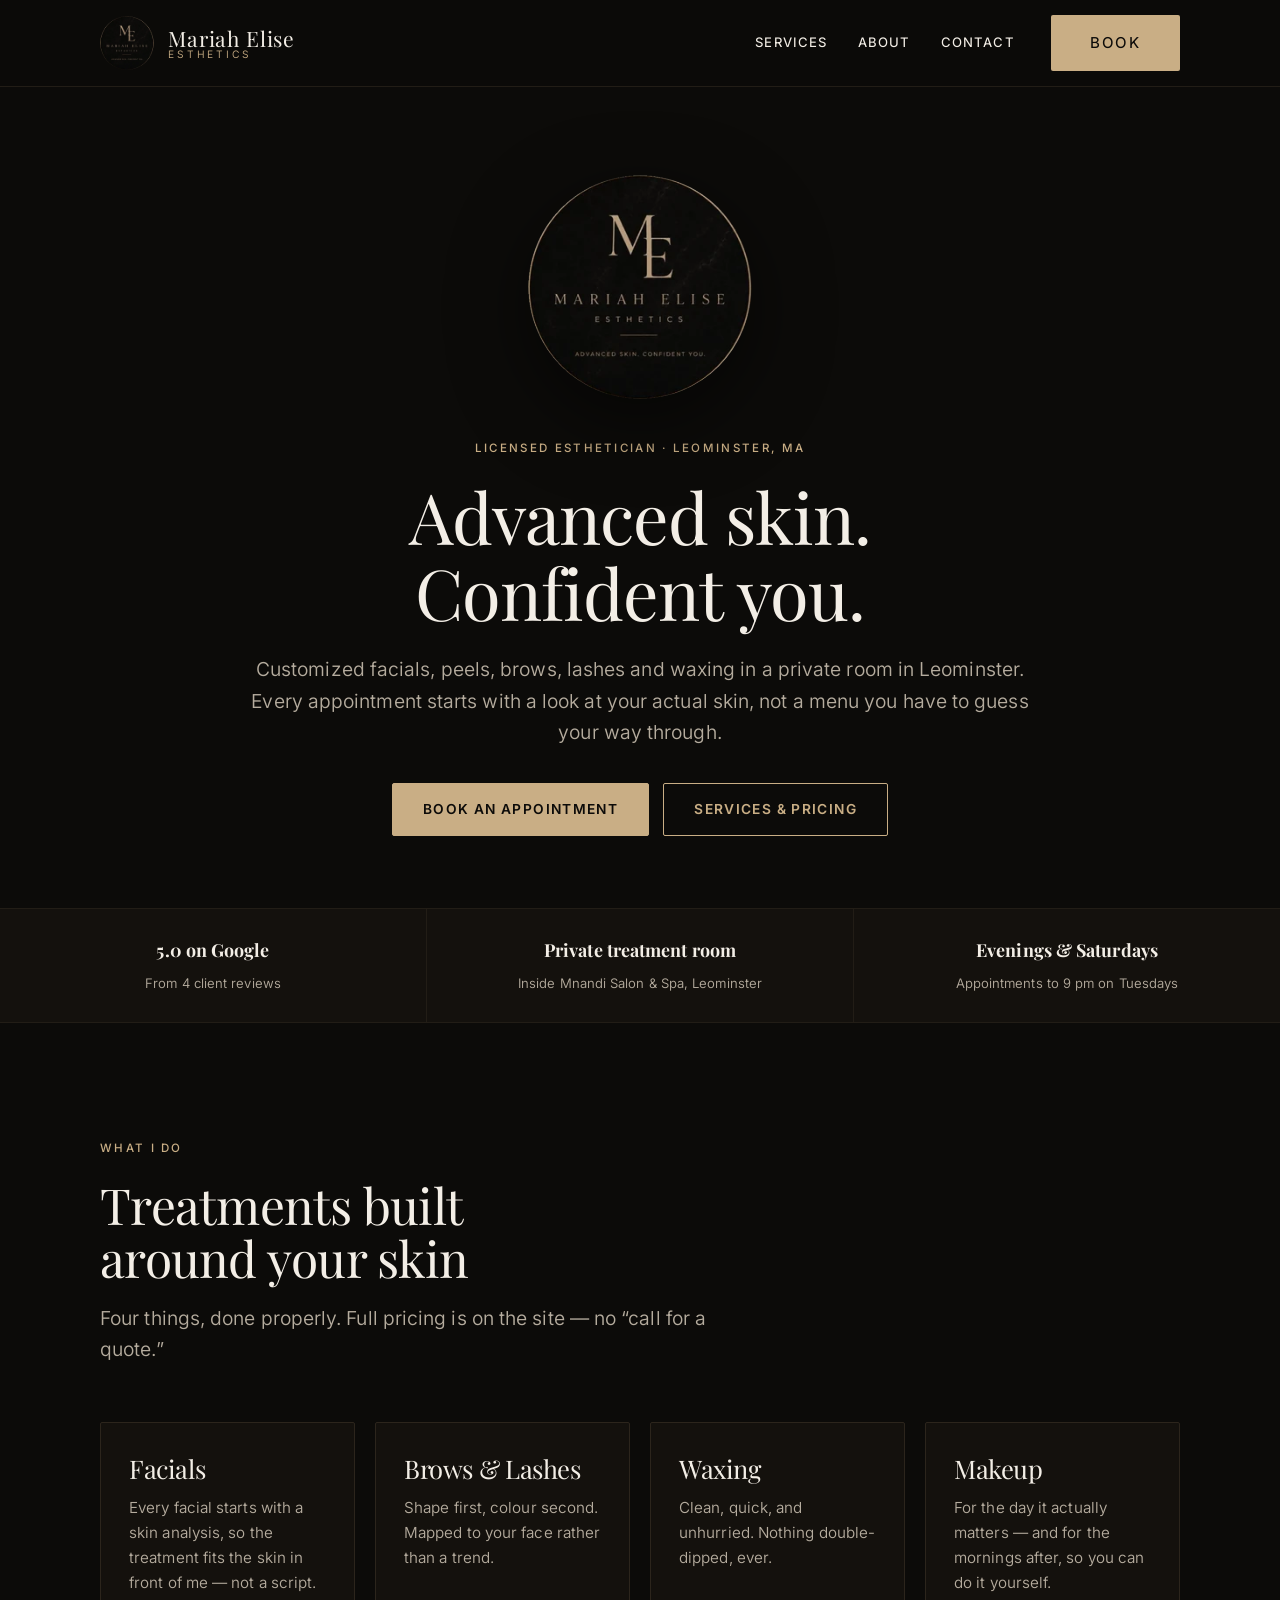
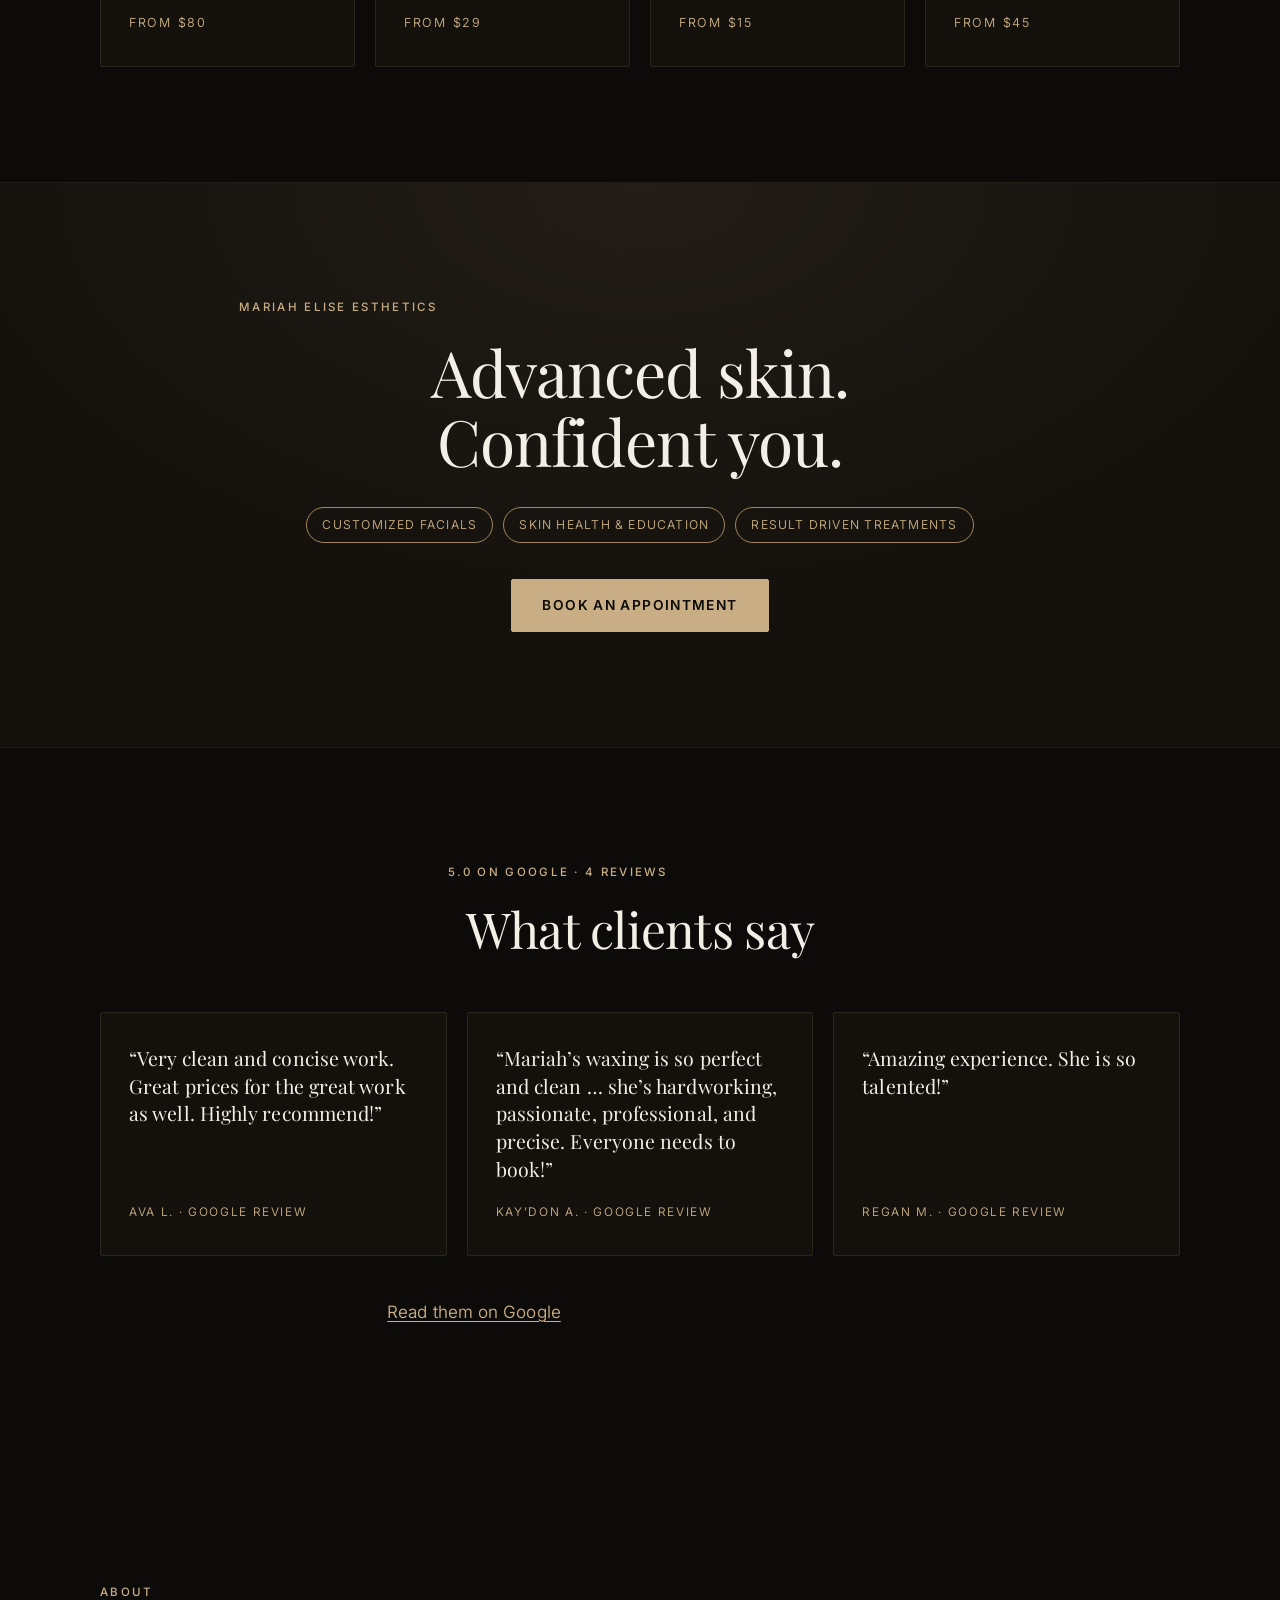
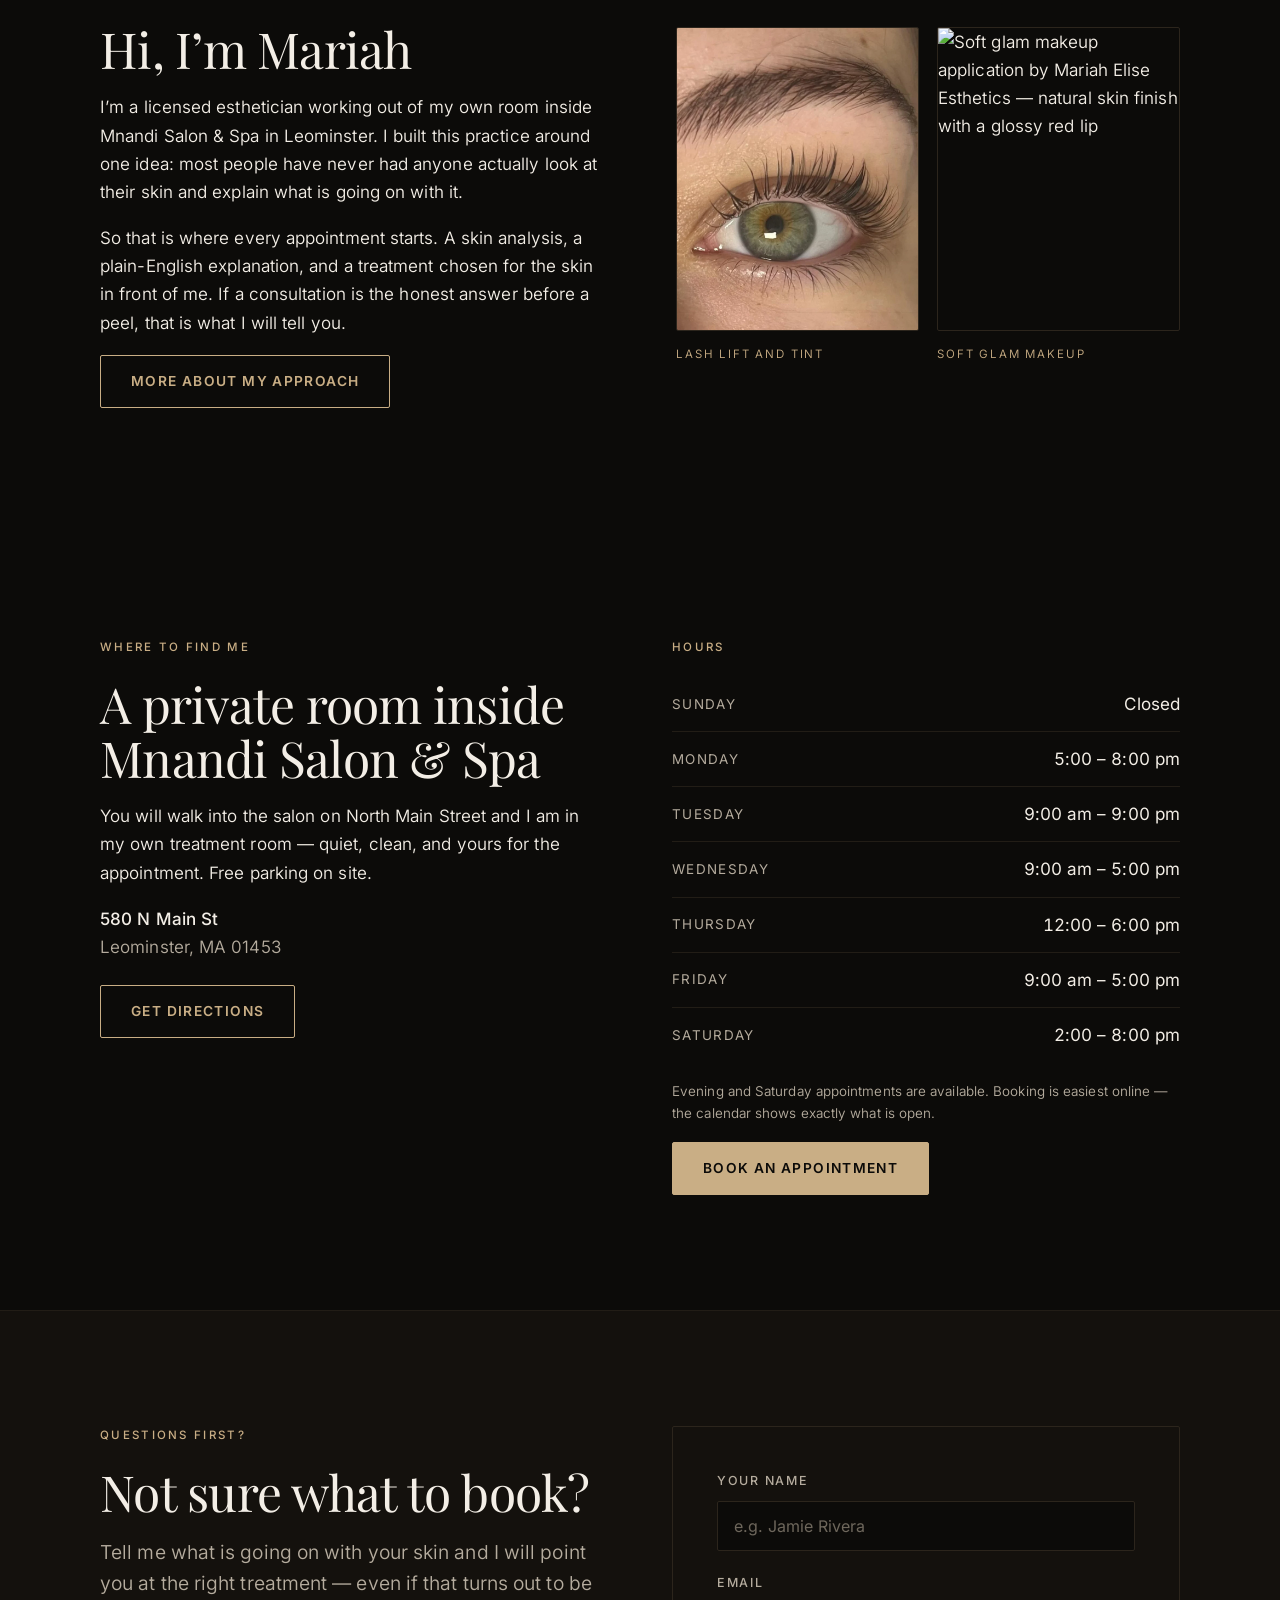
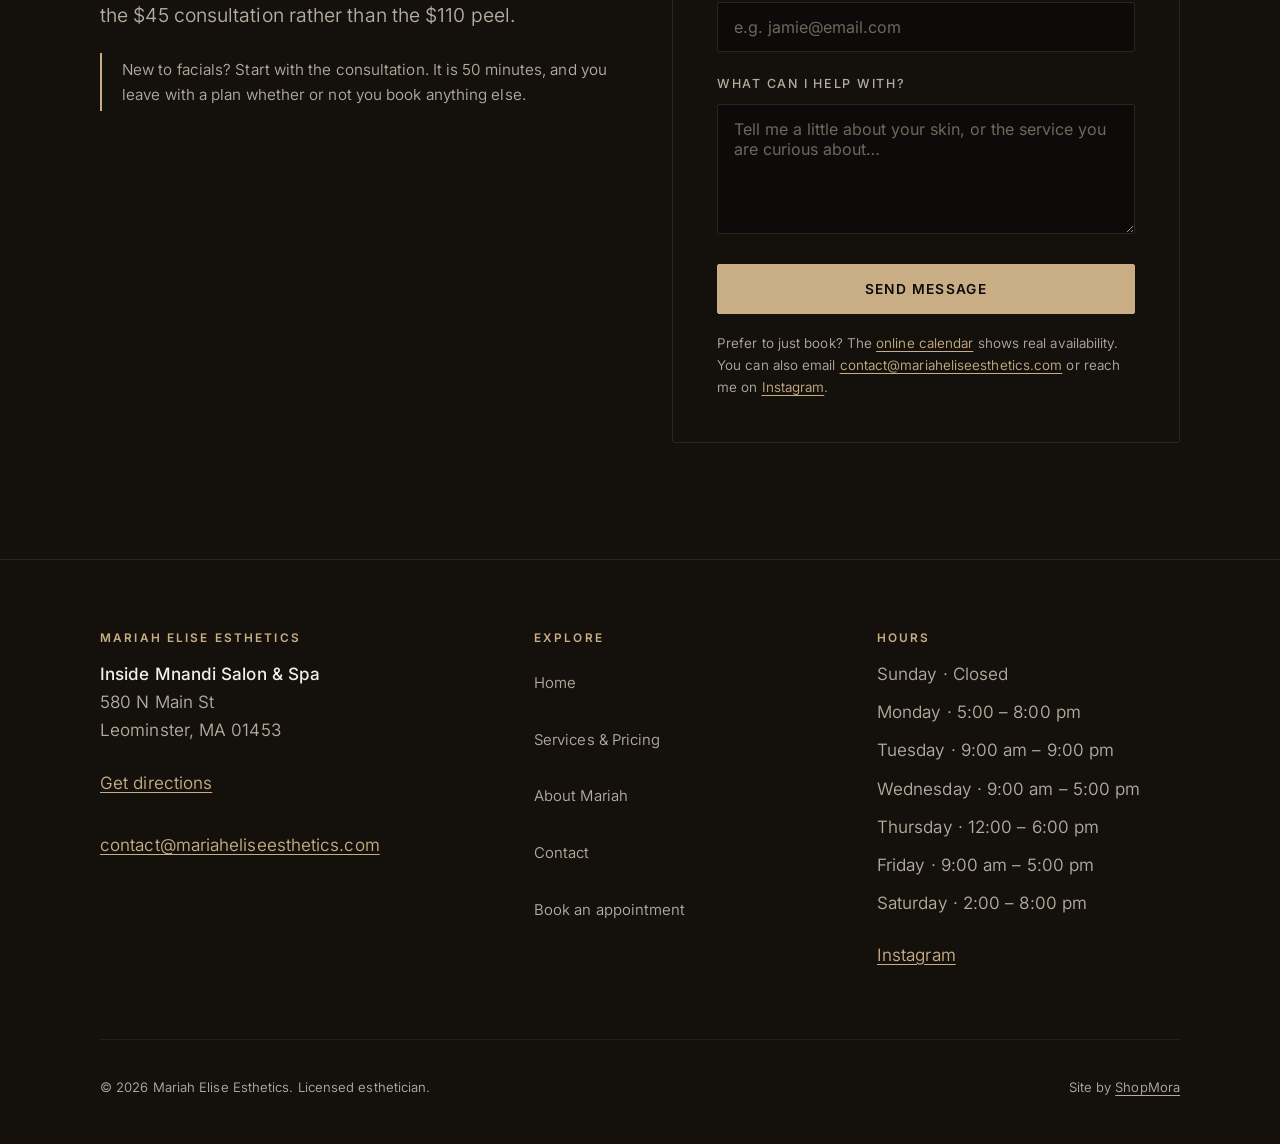
==== commit 87b41d2f: "Add soft glam makeup photo to home and services" ====
--- a/index.html
+++ b/index.html
@@ -222,12 +222,20 @@
         <p>So that is where every appointment starts. A skin analysis, a plain-English explanation, and a treatment chosen for the skin in front of me. If a consultation is the honest answer before a peel, that is what I will tell you.</p>
         <a class="btn btn-ghost" href="/about">More about my approach</a>
       </div>
-      <figure class="work-figure">
-        <img src="/assets/lash-lift-hero.webp" width="880" height="1100"
-             alt="Close-up of a lash lift and tint by Mariah Elise Esthetics"
-             loading="lazy" decoding="async">
-        <figcaption>Lash lift and tint</figcaption>
-      </figure>
+      <div class="work-duo">
+        <figure class="work-figure">
+          <img src="/assets/lash-lift-hero.webp" width="880" height="1100"
+               alt="Close-up of a lash lift and tint by Mariah Elise Esthetics"
+               loading="lazy" decoding="async">
+          <figcaption>Lash lift and tint</figcaption>
+        </figure>
+        <figure class="work-figure">
+          <img src="/assets/makeup-soft-glam.webp" width="880" height="1100"
+               alt="Soft glam makeup application by Mariah Elise Esthetics &mdash; natural skin finish with a glossy red lip"
+               loading="lazy" decoding="async">
+          <figcaption>Soft glam makeup</figcaption>
+        </figure>
+      </div>
     </div>
   </section>
 
--- a/styles.css
+++ b/styles.css
@@ -580,3 +580,28 @@
   .brand img { width: 48px; height: 48px; }
   .brand-name { font-size: 1.2rem; }
 }
+
+/* ---------- two work photos, one row (2026-08-12: her first real makeup photo,
+   IMG_1944 — cropped tight to the face so the store background reads as bokeh,
+   not as a location) ---------- */
+.work-duo {
+  display: grid;
+  grid-template-columns: 1fr 1fr;
+  gap: 18px;
+  align-items: start;
+}
+.work-duo .work-figure img { max-width: 100%; }
+.work-duo .work-figure figcaption { max-width: 100%; }
+@media (max-width: 560px) {
+  .work-duo { grid-template-columns: 1fr; gap: 30px; }
+}
+
+/* ---------- photo inside a price group: left-aligned, capped small so the
+   menu stays scannable ---------- */
+.menu-figure { margin: 26px 0 10px; }
+.menu-figure img { max-width: 340px; margin-inline: 0; }
+.menu-figure figcaption { max-width: 340px; margin-inline: 0; }
+@media (max-width: 820px) {
+  .menu-figure img { max-width: 340px; aspect-ratio: 4/5; }
+  .menu-figure figcaption { text-align: left; }
+}
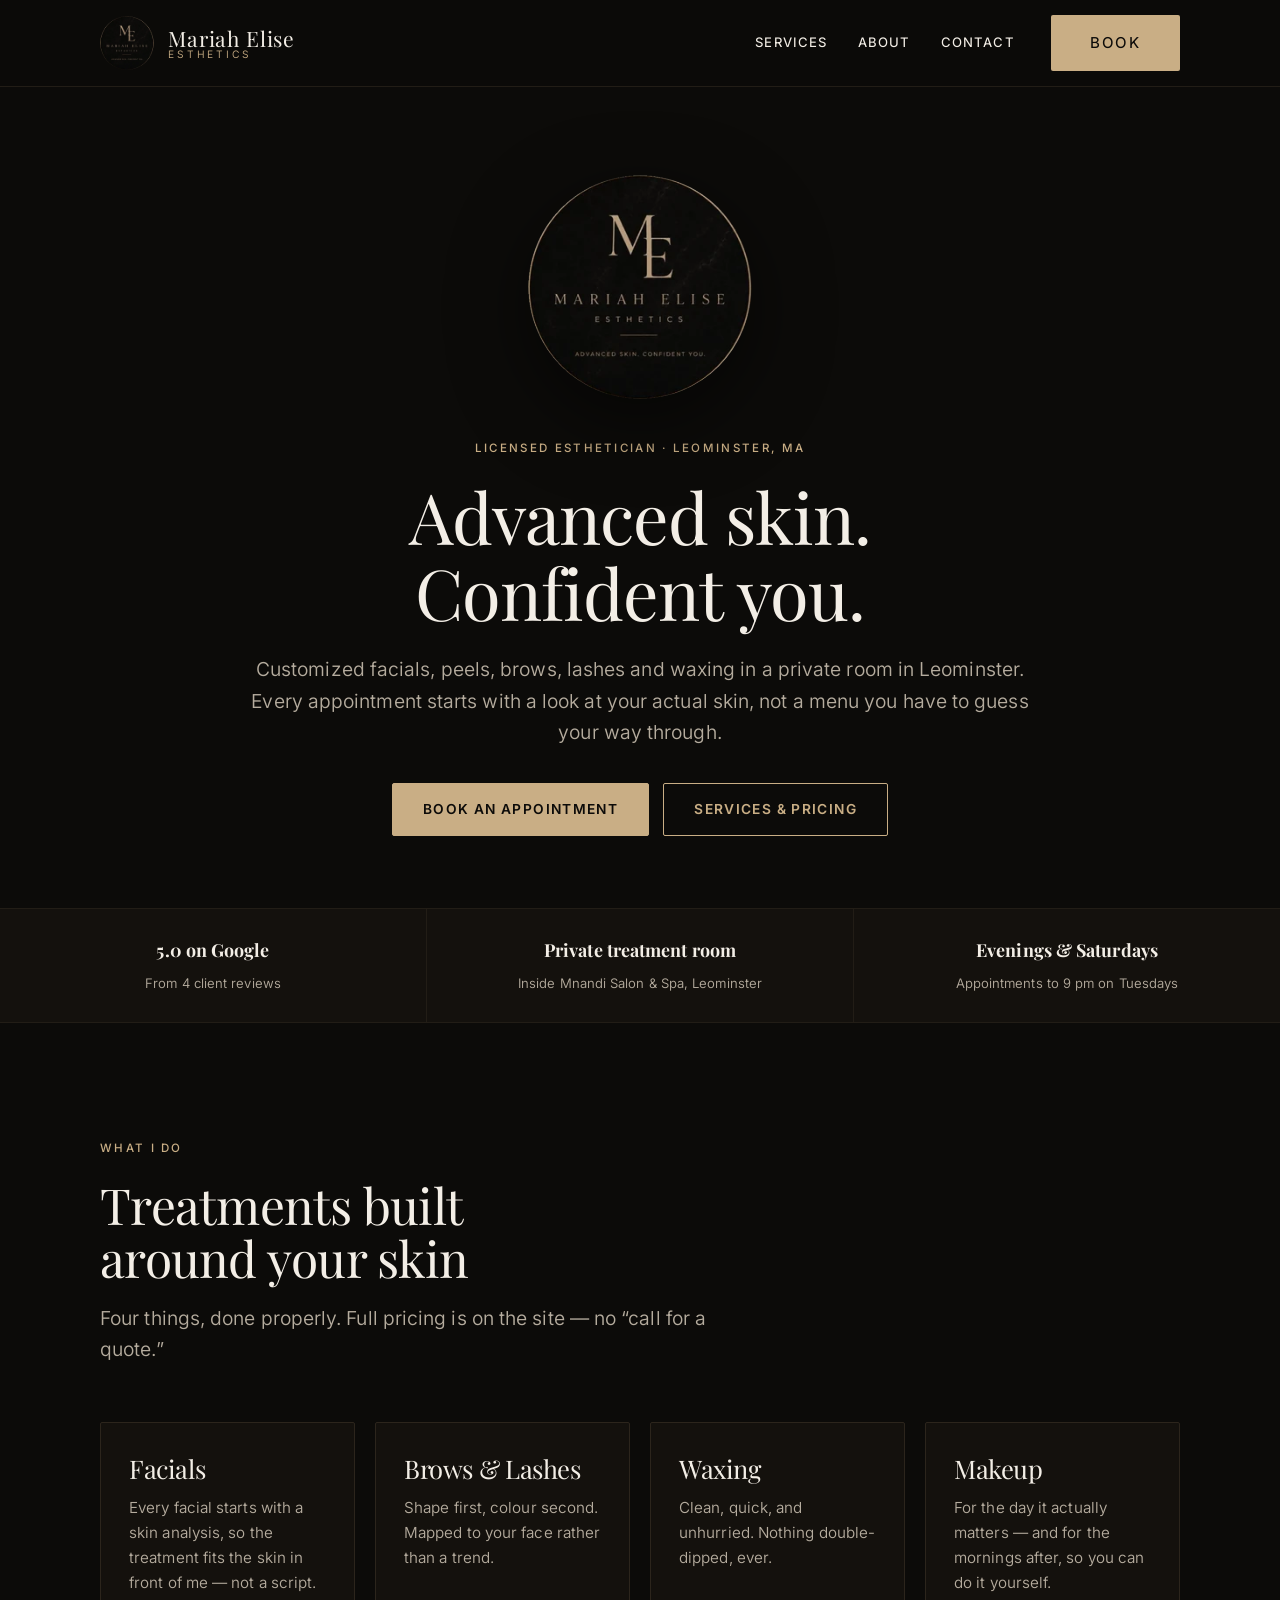
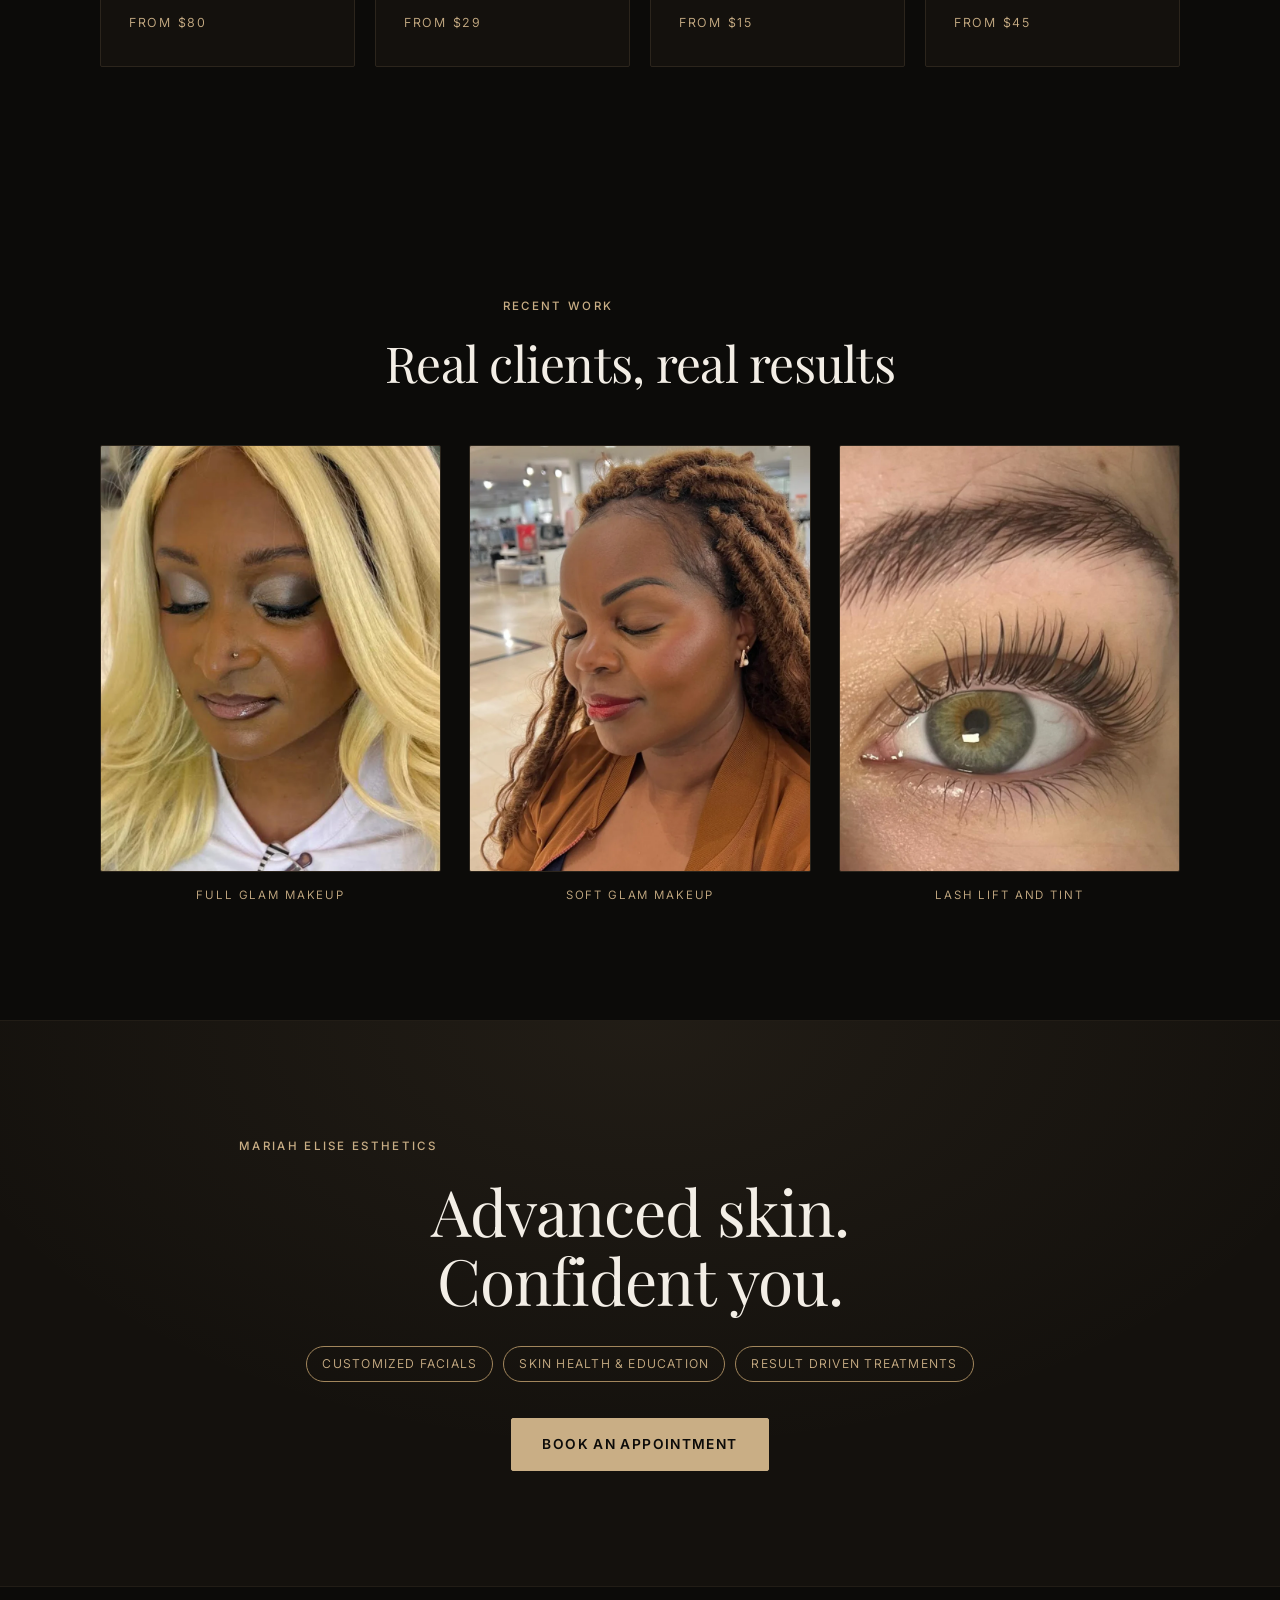
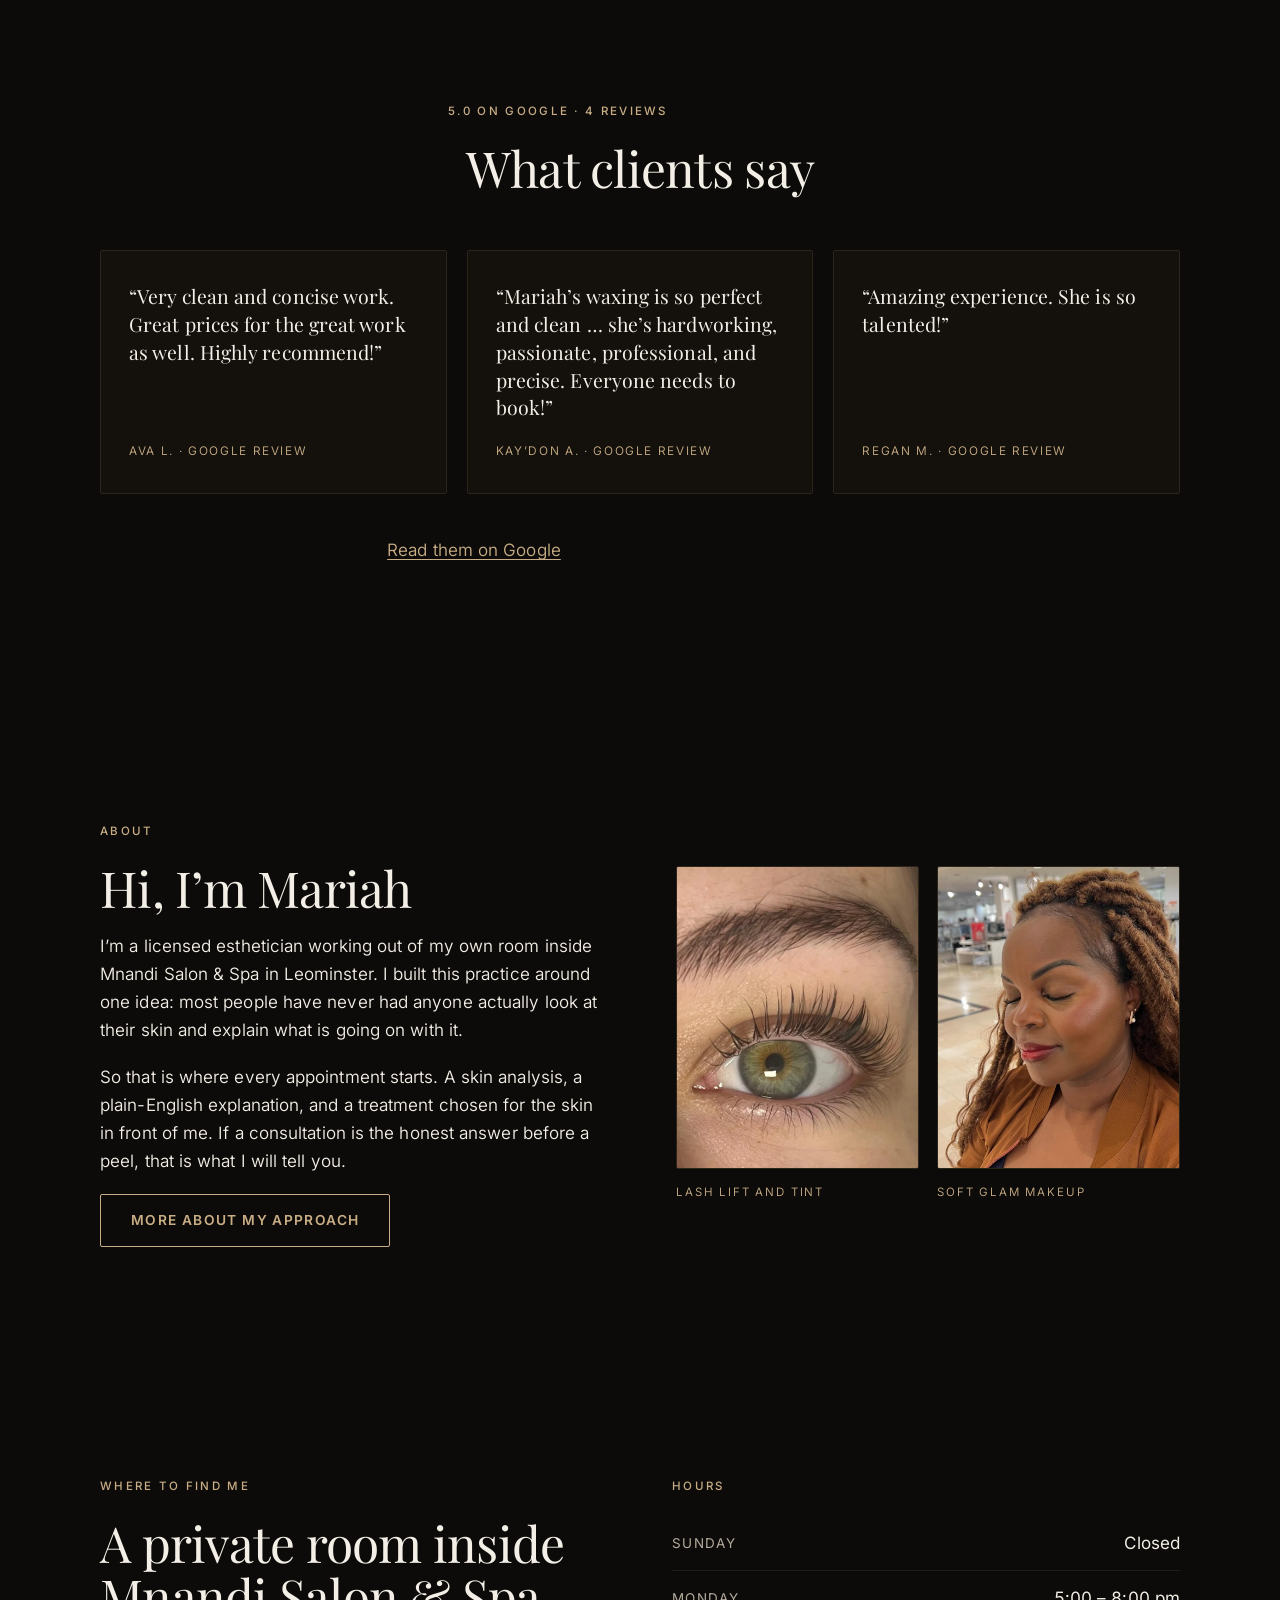
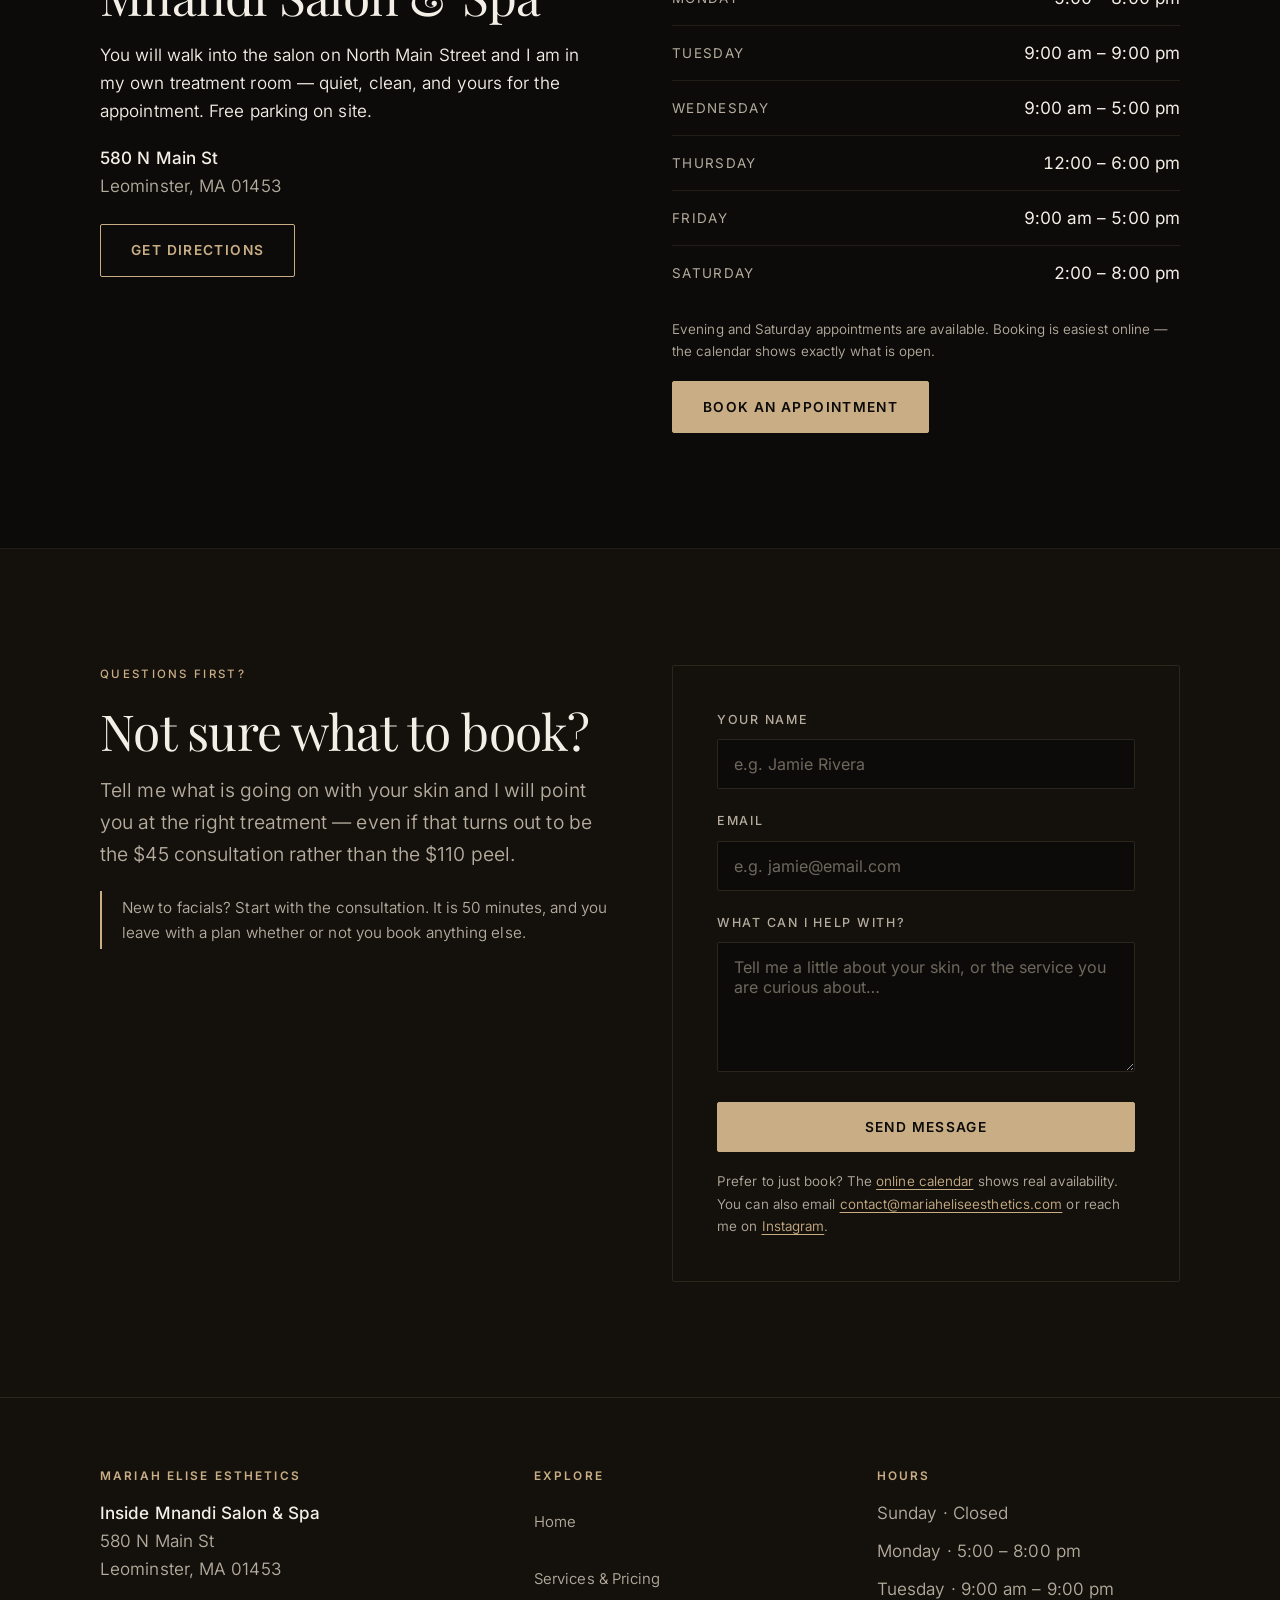
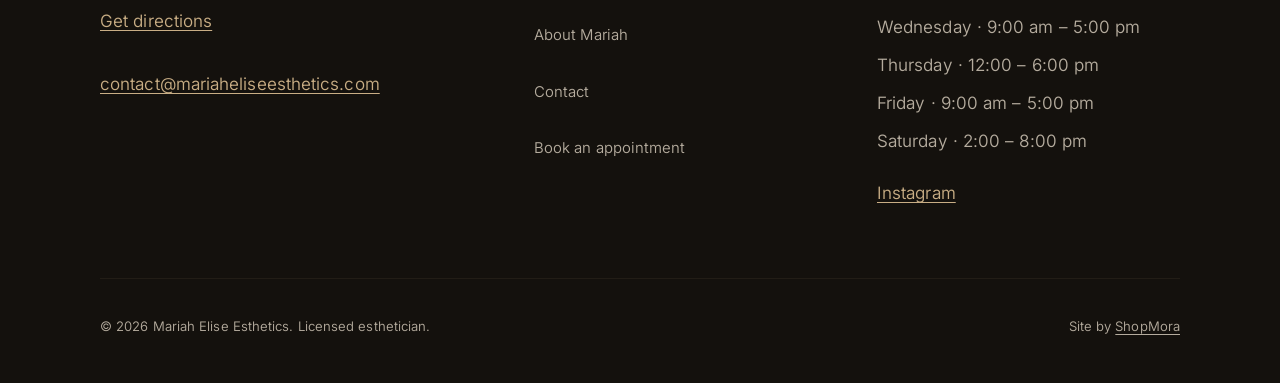
==== commit b5c81e0a: "Home page: add Recent Work gallery (all 3 client photos); bump sitemap" ====
--- a/index.html
+++ b/index.html
@@ -176,6 +176,35 @@
     </div>
   </section>
 
+  <section class="section gallery" aria-labelledby="gal-h">
+    <div class="wrap">
+      <div class="sect-head center">
+        <p class="eyebrow">Recent work</p>
+        <h2 id="gal-h">Real clients, real results</h2>
+      </div>
+      <div class="gallery-grid">
+        <figure class="work-figure gallery-figure">
+          <img src="/assets/makeup-full-glam.webp" width="880" height="1100"
+               alt="Full glam makeup application by Mariah Elise Esthetics &mdash; smoked silver eye, sculpted brow and a glossy lip"
+               loading="lazy" decoding="async">
+          <figcaption>Full glam makeup</figcaption>
+        </figure>
+        <figure class="work-figure gallery-figure">
+          <img src="/assets/makeup-soft-glam.webp" width="880" height="1100"
+               alt="Soft glam makeup application by Mariah Elise Esthetics &mdash; natural skin finish with a glossy lip"
+               loading="lazy" decoding="async">
+          <figcaption>Soft glam makeup</figcaption>
+        </figure>
+        <figure class="work-figure gallery-figure">
+          <img src="/assets/lash-lift-hero.webp" width="880" height="1100"
+               alt="Close-up of a lash lift and tint by Mariah Elise Esthetics"
+               loading="lazy" decoding="async">
+          <figcaption>Lash lift and tint</figcaption>
+        </figure>
+      </div>
+    </div>
+  </section>
+
   <section class="section band" aria-labelledby="band-h">
     <div class="wrap center">
       <p class="eyebrow">Mariah Elise Esthetics</p>
--- a/styles.css
+++ b/styles.css
@@ -396,7 +396,22 @@
 .nav a.btn-primary:hover { color: var(--ink); }
 .nav a.btn-ghost { color: var(--gold); }
 
-/* ---------- tagline band (replaces the gallery — one real photo, no repeated crops) ---------- */
+/* ---------- gallery: every real client photo, one grid (added 2026-08-23) ----------
+   Grows one <figure> at a time as Mariah sends new photos — no other change needed. */
+.gallery-grid {
+  display: grid;
+  grid-template-columns: repeat(3, minmax(0, 1fr));
+  gap: 28px;
+  justify-items: center;
+}
+.gallery-figure img { max-width: 340px; }
+.gallery-figure figcaption { max-width: 340px; text-align: center; }
+@media (max-width: 820px) {
+  .gallery-grid { grid-template-columns: 1fr; }
+  .gallery-figure img, .gallery-figure figcaption { max-width: 380px; }
+}
+
+/* ---------- tagline band (kept alongside the gallery above since 2026-08-23) ---------- */
 .band {
   background:
     radial-gradient(90% 120% at 50% 0%, rgba(201,174,133,.075), transparent 64%),
@@ -605,3 +620,19 @@
   .menu-figure img { max-width: 340px; aspect-ratio: 4/5; }
   .menu-figure figcaption { text-align: left; }
 }
+
+/* ---------- two price-group photos side by side: soft glam next to full glam,
+   so the two makeup tiers are compared where the prices are ---------- */
+.menu-figure-duo {
+  display: grid;
+  grid-template-columns: repeat(2, minmax(0, 340px));
+  gap: 18px;
+  align-items: start;
+  margin: 26px 0 10px;
+}
+.menu-figure-duo .menu-figure { margin: 0; }
+.menu-figure-duo .menu-figure img { width: 100%; max-width: 340px; }
+.menu-figure-duo .menu-figure figcaption { max-width: 340px; }
+@media (max-width: 700px) {
+  .menu-figure-duo { grid-template-columns: 1fr; gap: 28px; }
+}
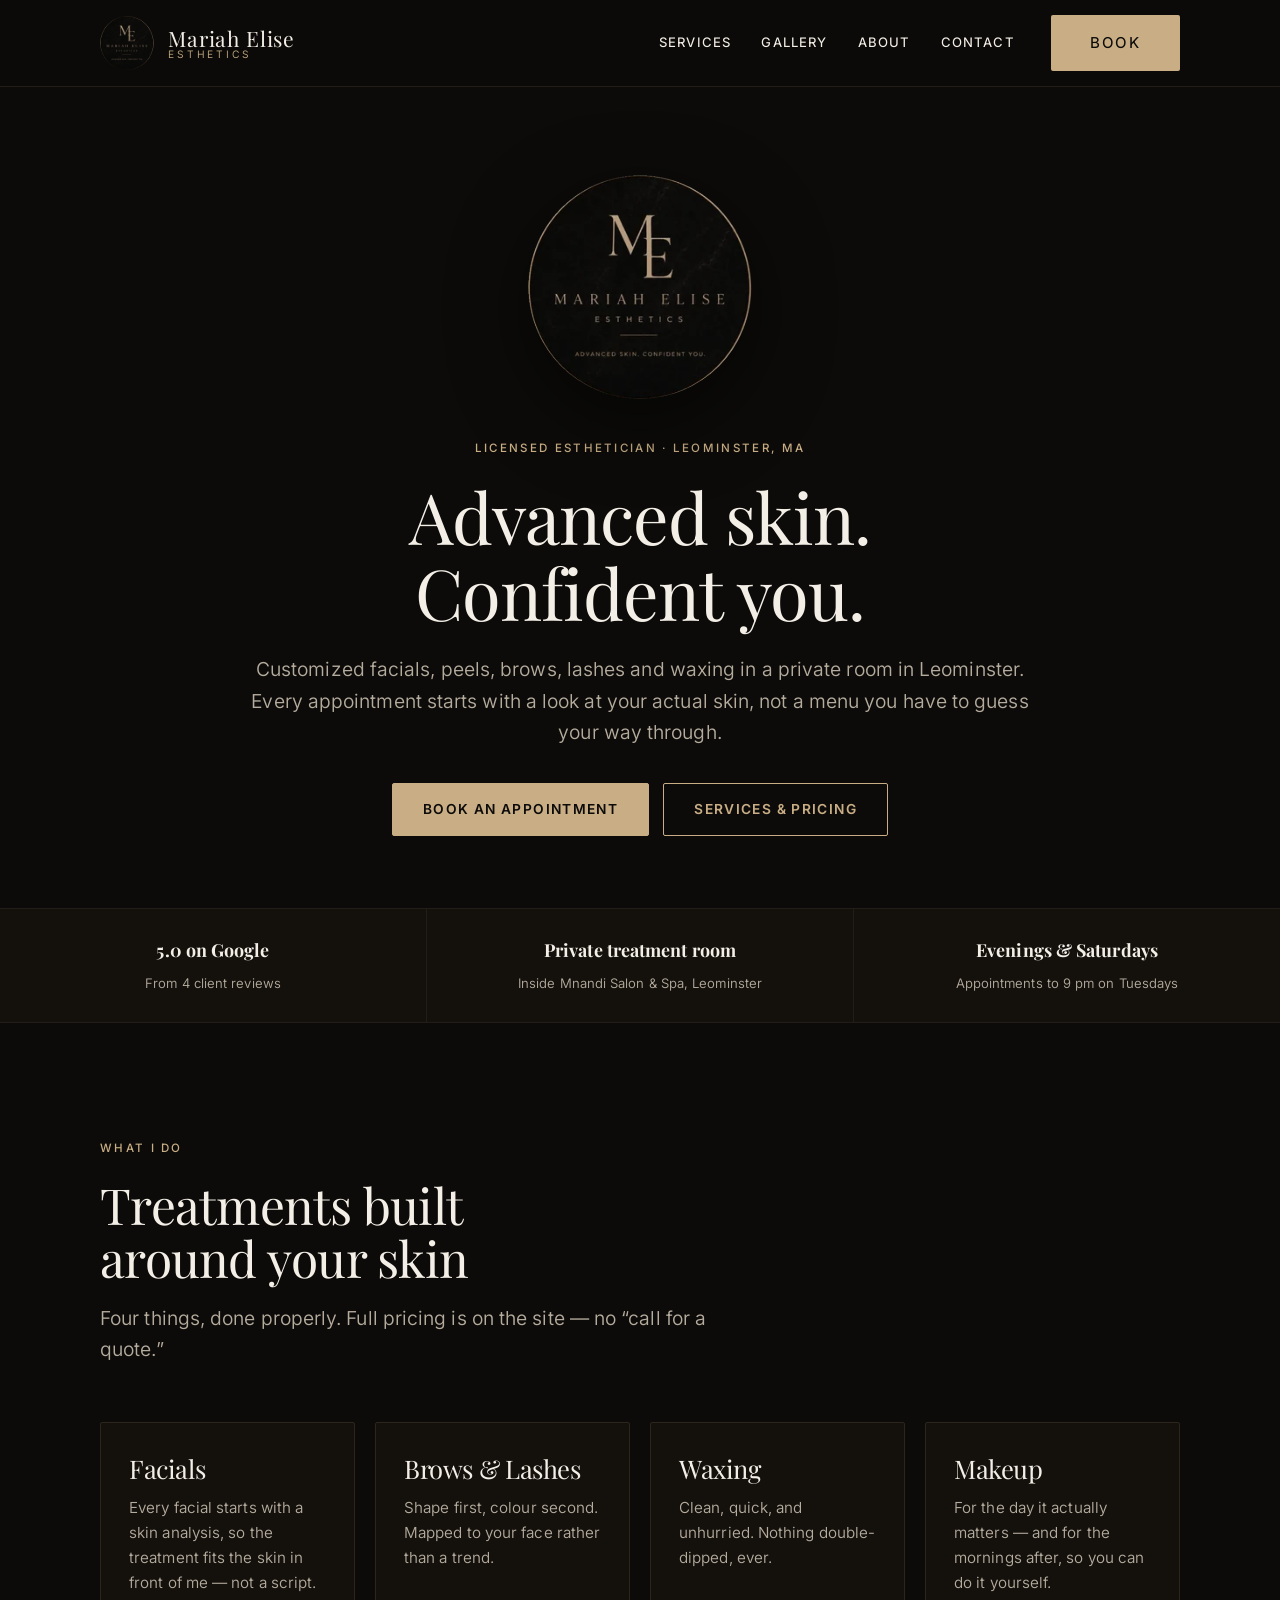
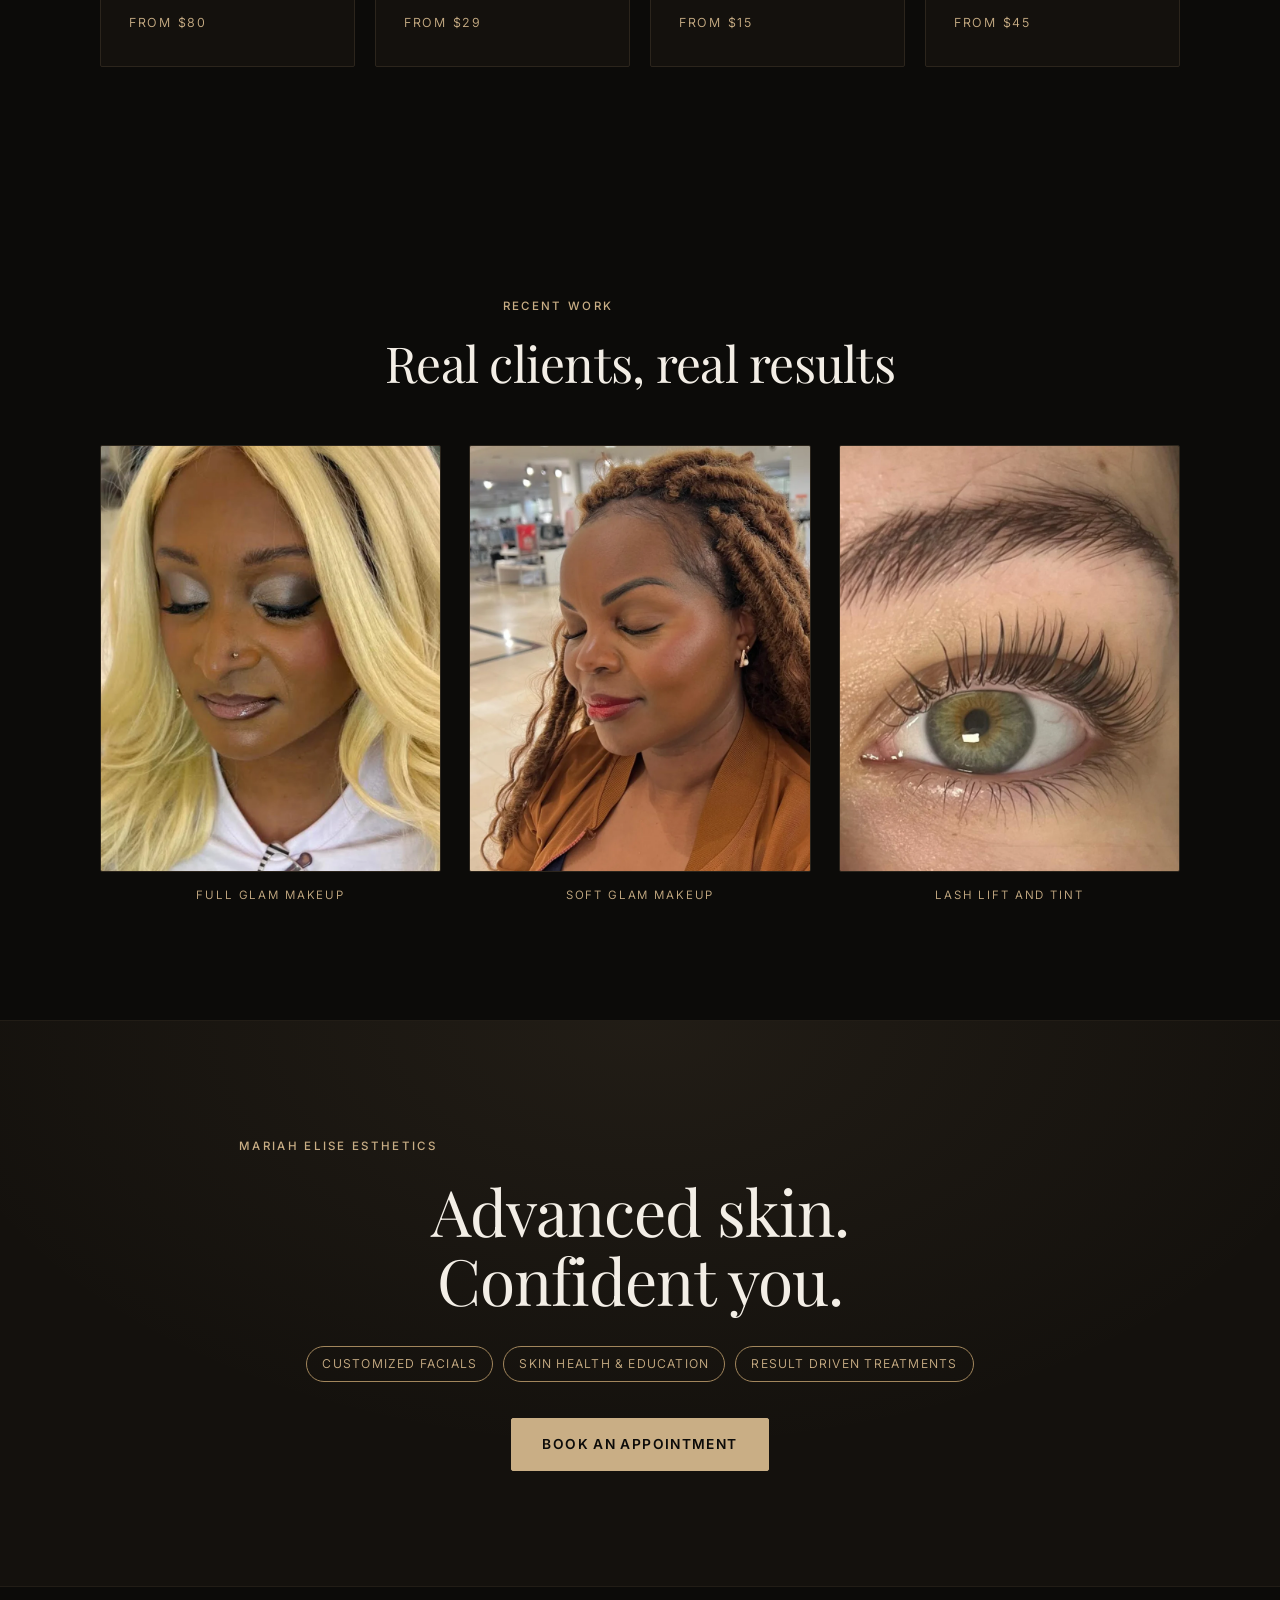
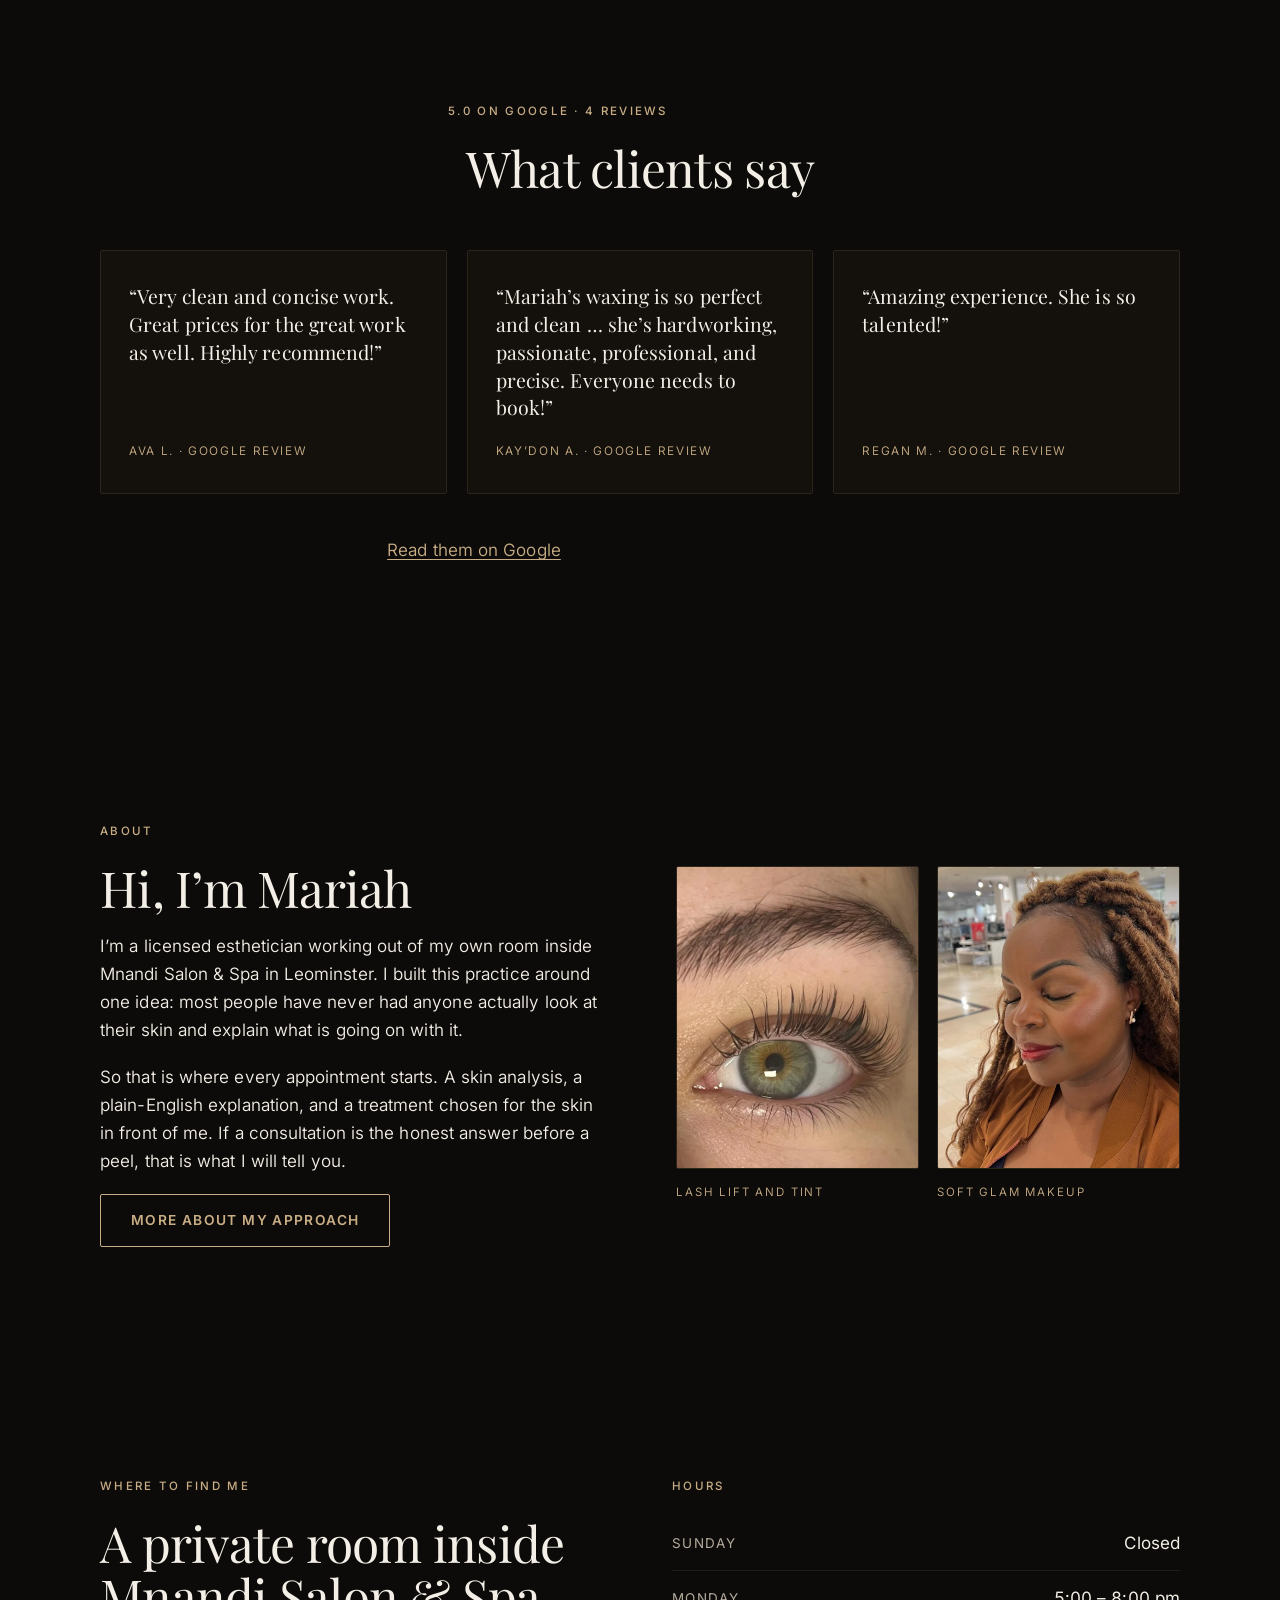
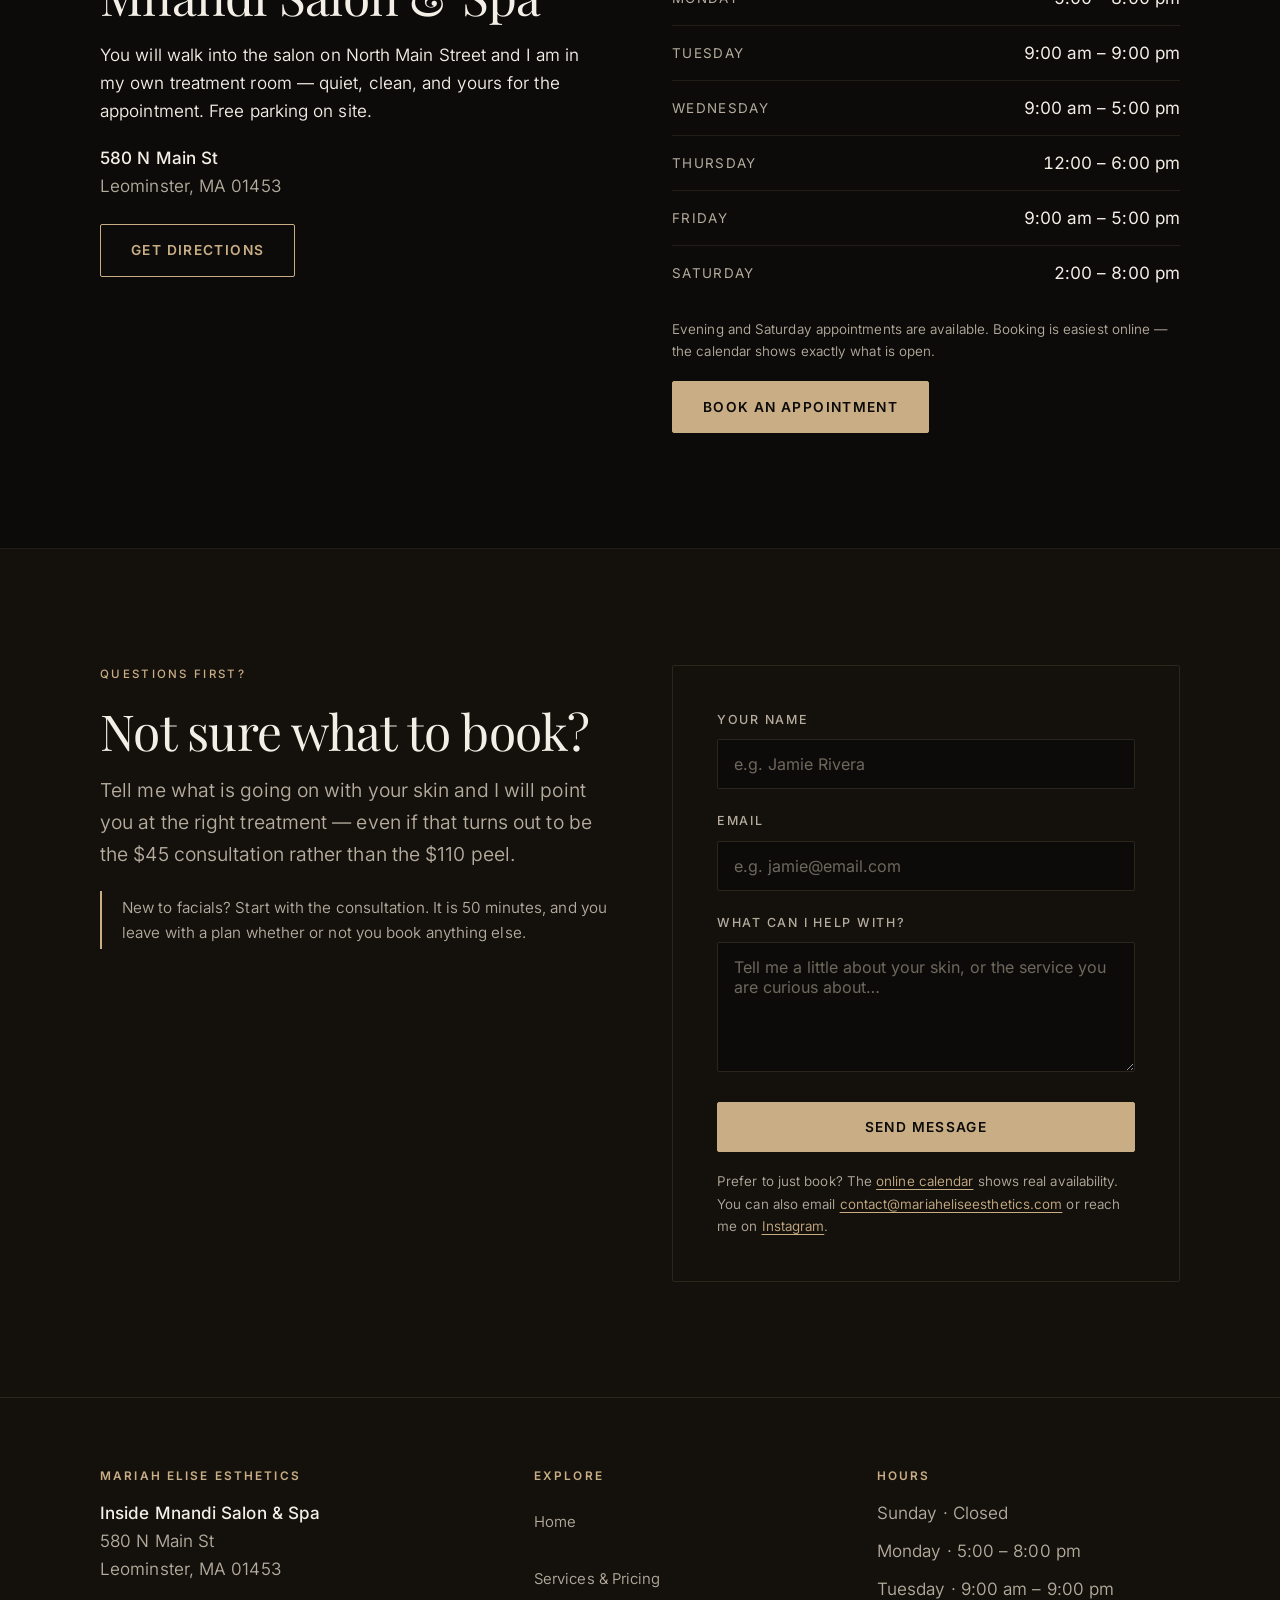
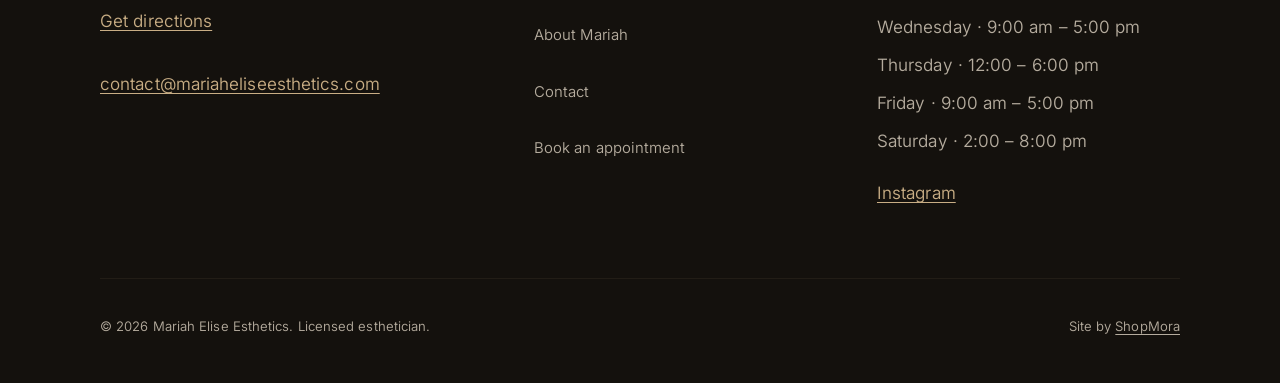
==== commit 83bd1676: "Nav: add Gallery link (all pages) -> home #gallery anchor" ====
--- a/index.html
+++ b/index.html
@@ -111,6 +111,7 @@
     </button>
     <nav class="nav" id="primary-nav" aria-label="Primary">
     <a href="/services">Services</a>
+    <a href="/#gallery">Gallery</a>
     <a href="/about">About</a>
     <a href="/contact">Contact</a>
       <a class="btn btn-primary" href="https://mariaheliseesthetics.as.me/">Book</a>
@@ -176,7 +177,7 @@
     </div>
   </section>
 
-  <section class="section gallery" aria-labelledby="gal-h">
+  <section class="section gallery" id="gallery" aria-labelledby="gal-h">
     <div class="wrap">
       <div class="sect-head center">
         <p class="eyebrow">Recent work</p>
--- a/styles.css
+++ b/styles.css
@@ -398,6 +398,7 @@
 
 /* ---------- gallery: every real client photo, one grid (added 2026-08-23) ----------
    Grows one <figure> at a time as Mariah sends new photos — no other change needed. */
+#gallery { scroll-margin-top: 84px; } /* clears the sticky header when arriving via /#gallery */
 .gallery-grid {
   display: grid;
   grid-template-columns: repeat(3, minmax(0, 1fr));
